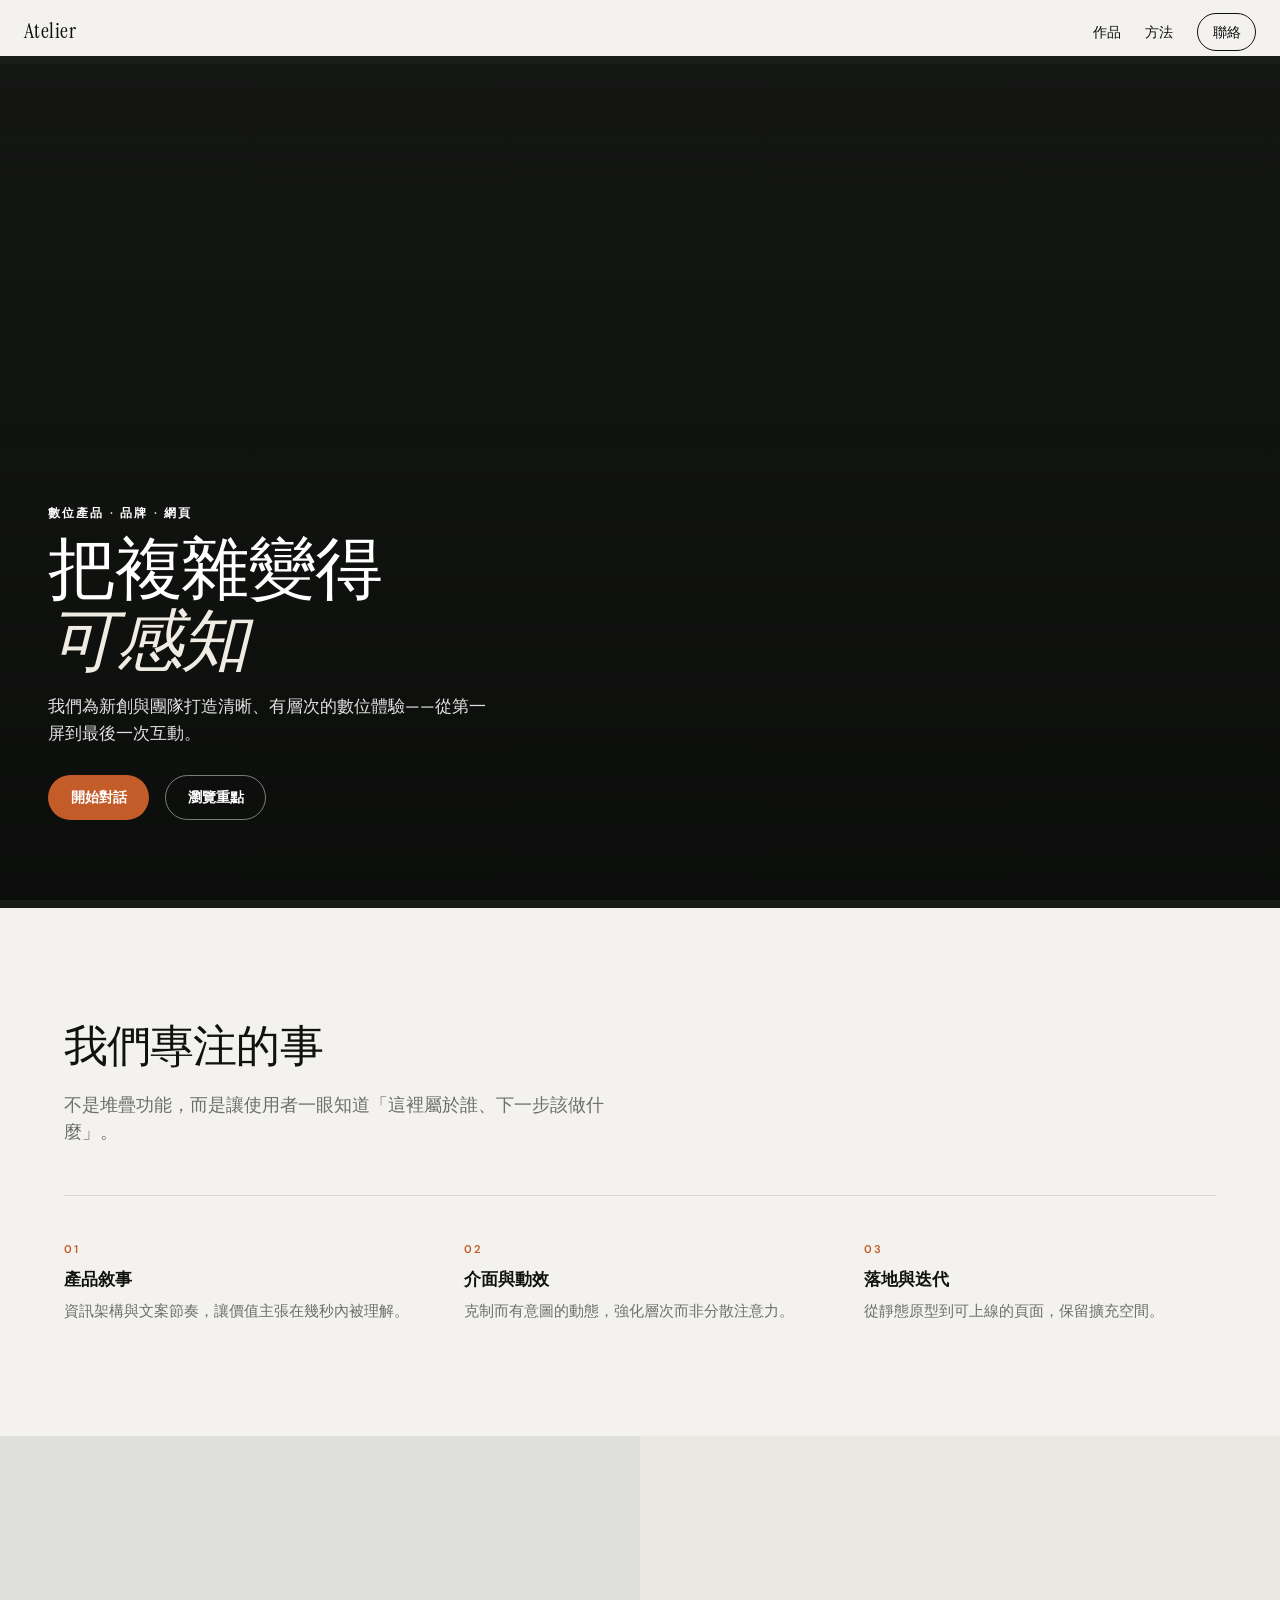
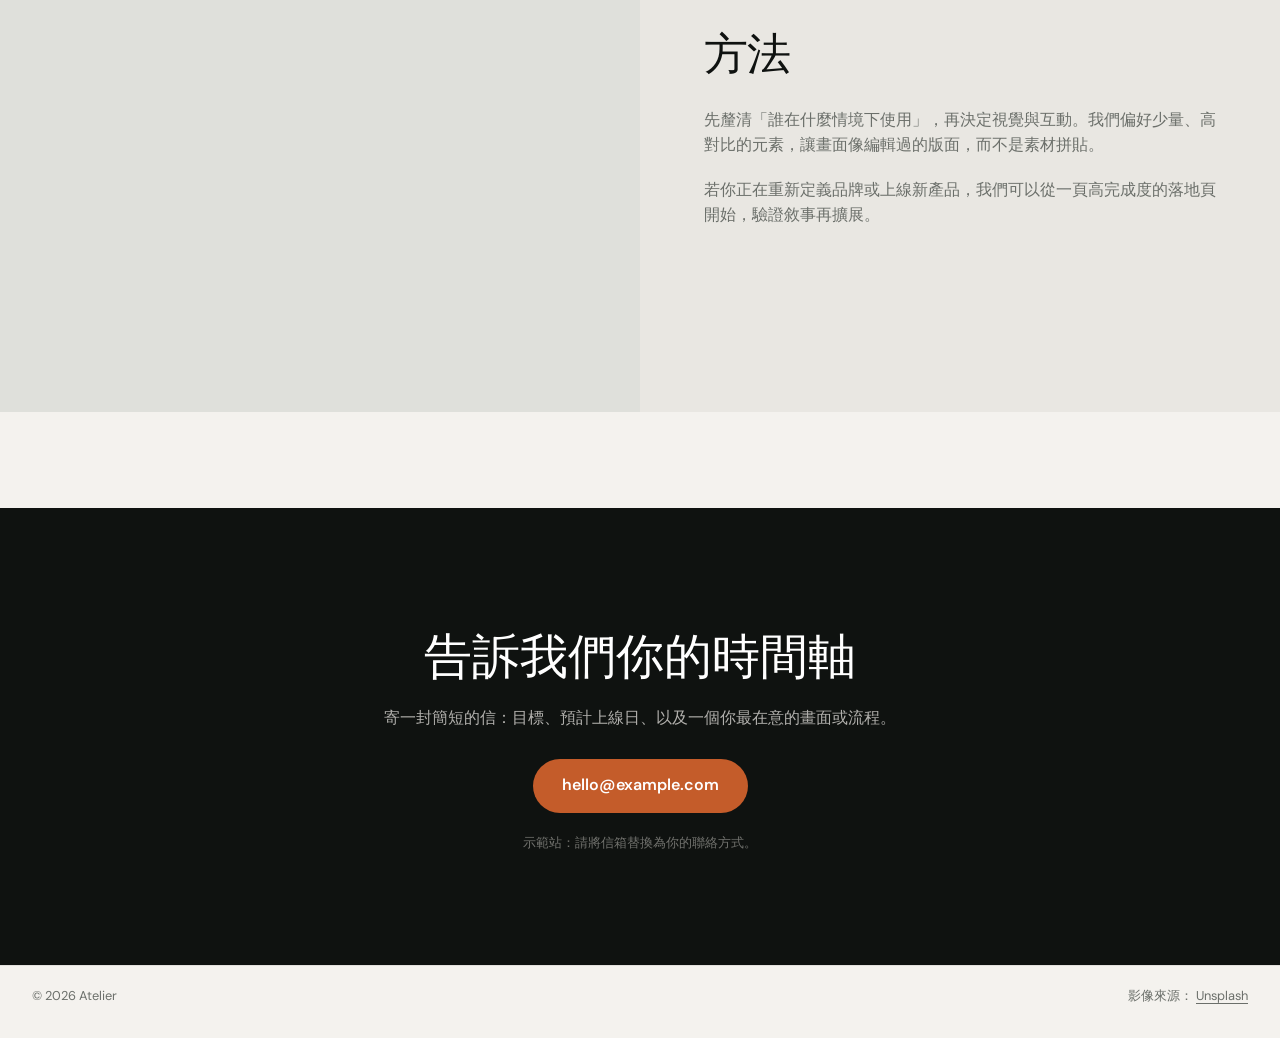
==== index.html @ 8ed7ac48 "Add Atelier single-page site for GitHub Pages Made-with: Cursor" ====
<!DOCTYPE html>
<html lang="zh-Hant">
  <head>
    <meta charset="utf-8" />
    <meta name="viewport" content="width=device-width, initial-scale=1" />
    <meta name="description" content="Atelier — 精緻數位體驗與品牌敘事" />
    <title>Atelier — 數位工作室</title>
    <link rel="preconnect" href="https://fonts.googleapis.com" />
    <link rel="preconnect" href="https://fonts.gstatic.com" crossorigin />
    <link
      href="https://fonts.googleapis.com/css2?family=DM+Sans:ital,opsz,wght@0,9..40,400;0,9..40,500;0,9..40,600;1,9..40,400&family=Instrument+Serif:ital@0;1&display=swap"
      rel="stylesheet"
    />
    <link rel="stylesheet" href="assets/styles.css" />
  </head>
  <body>
    <header class="site-header" id="top">
      <a class="brand" href="#top" aria-label="Atelier 首頁">Atelier</a>
      <nav class="nav" aria-label="主要導覽">
        <a href="#work">作品</a>
        <a href="#approach">方法</a>
        <a href="#contact" class="nav-cta">聯絡</a>
      </nav>
    </header>

    <main>
      <section class="hero" aria-labelledby="hero-title">
        <div class="hero-media" role="presentation"></div>
        <div class="hero-scrim" aria-hidden="true"></div>
        <div class="hero-inner">
          <p class="hero-eyebrow reveal" data-reveal>數位產品 · 品牌 · 網頁</p>
          <h1 id="hero-title" class="hero-title reveal" data-reveal>
            把複雜變得<br /><em>可感知</em>
          </h1>
          <p class="hero-lede reveal" data-reveal>
            我們為新創與團隊打造清晰、有層次的數位體驗——從第一屏到最後一次互動。
          </p>
          <div class="hero-actions reveal" data-reveal>
            <a class="btn btn-primary" href="#contact">開始對話</a>
            <a class="btn btn-ghost" href="#work">瀏覽重點</a>
          </div>
        </div>
      </section>

      <section class="support" id="work" aria-labelledby="support-title">
        <div class="section-inner">
          <h2 id="support-title" class="section-title reveal" data-reveal>我們專注的事</h2>
          <p class="section-lede reveal" data-reveal>
            不是堆疊功能，而是讓使用者一眼知道「這裡屬於誰、下一步該做什麼」。
          </p>
          <ul class="support-list">
            <li class="reveal" data-reveal>
              <span class="support-num">01</span>
              <h3>產品敘事</h3>
              <p>資訊架構與文案節奏，讓價值主張在幾秒內被理解。</p>
            </li>
            <li class="reveal" data-reveal>
              <span class="support-num">02</span>
              <h3>介面與動效</h3>
              <p>克制而有意圖的動態，強化層次而非分散注意力。</p>
            </li>
            <li class="reveal" data-reveal>
              <span class="support-num">03</span>
              <h3>落地與迭代</h3>
              <p>從靜態原型到可上線的頁面，保留擴充空間。</p>
            </li>
          </ul>
        </div>
      </section>

      <section class="detail" id="approach" aria-labelledby="detail-title">
        <div class="detail-grid">
          <div class="detail-visual reveal" data-reveal role="presentation"></div>
          <div class="detail-copy">
            <h2 id="detail-title" class="section-title reveal" data-reveal>方法</h2>
            <p class="reveal" data-reveal>
              先釐清「誰在什麼情境下使用」，再決定視覺與互動。我們偏好少量、高對比的元素，讓畫面像編輯過的版面，而不是素材拼貼。
            </p>
            <p class="reveal" data-reveal>
              若你正在重新定義品牌或上線新產品，我們可以從一頁高完成度的落地頁開始，驗證敘事再擴展。
            </p>
          </div>
        </div>
      </section>

      <section class="final-cta" id="contact" aria-labelledby="cta-title">
        <div class="section-inner cta-inner">
          <h2 id="cta-title" class="cta-title reveal" data-reveal>告訴我們你的時間軸</h2>
          <p class="cta-lede reveal" data-reveal>
            寄一封簡短的信：目標、預計上線日、以及一個你最在意的畫面或流程。
          </p>
          <a class="btn btn-primary btn-large reveal" data-reveal href="mailto:hello@example.com">hello@example.com</a>
          <p class="cta-note reveal" data-reveal>示範站：請將信箱替換為你的聯絡方式。</p>
        </div>
      </section>
    </main>

    <footer class="site-footer">
      <span>© <span id="year"></span> Atelier</span>
      <span class="footer-photo"
        >影像來源：
        <a href="https://unsplash.com" rel="noopener noreferrer" target="_blank">Unsplash</a></span
      >
    </footer>

    <script src="assets/main.js" defer></script>
  </body>
</html>
---- assets/styles.css ----
:root {
  --ink: #0f1210;
  --mist: #f4f2ee;
  --stone: #6b6f6a;
  --accent: #c45c2a;
  --accent-hover: #a84d24;
  --header-h: 4rem;
  --ease-out: cubic-bezier(0.22, 1, 0.36, 1);
  --font-sans: "DM Sans", system-ui, sans-serif;
  --font-serif: "Instrument Serif", Georgia, serif;
}

*,
*::before,
*::after {
  box-sizing: border-box;
}

html {
  scroll-behavior: smooth;
}

body {
  margin: 0;
  font-family: var(--font-sans);
  font-size: 1rem;
  line-height: 1.55;
  color: var(--ink);
  background: var(--mist);
  -webkit-font-smoothing: antialiased;
}

a {
  color: inherit;
  text-decoration-thickness: 1px;
  text-underline-offset: 0.2em;
}

a:hover {
  color: var(--accent);
}

.site-header {
  position: fixed;
  inset: 0 0 auto 0;
  z-index: 20;
  display: flex;
  align-items: center;
  justify-content: space-between;
  padding: 0 1.5rem;
  height: var(--header-h);
  color: #fff;
  mix-blend-mode: difference;
  transition: background 0.35s var(--ease-out), color 0.35s var(--ease-out),
    mix-blend-mode 0.35s var(--ease-out);
}

.site-header.is-solid {
  mix-blend-mode: normal;
  color: var(--ink);
  background: rgba(244, 242, 238, 0.92);
  backdrop-filter: blur(10px);
}

.brand {
  font-family: var(--font-serif);
  font-size: 1.35rem;
  letter-spacing: 0.02em;
  text-decoration: none;
}

.brand:hover {
  color: inherit;
  opacity: 0.85;
}

.nav {
  display: flex;
  gap: 1.5rem;
  align-items: center;
  font-size: 0.9rem;
  font-weight: 500;
}

.nav a {
  text-decoration: none;
}

.nav a:hover {
  text-decoration: underline;
}

.nav-cta {
  padding: 0.45rem 0.9rem;
  border: 1px solid currentColor;
  border-radius: 999px;
}

.nav-cta:hover {
  background: currentColor;
  color: var(--mist);
  text-decoration: none;
}

.site-header.is-solid .nav-cta:hover {
  background: var(--ink);
  color: var(--mist);
}

.hero {
  position: relative;
  min-height: calc(100svh - var(--header-h));
  margin-top: var(--header-h);
  display: grid;
  align-items: end;
  color: #fff;
  isolation: isolate;
}

.hero-media {
  position: absolute;
  inset: 0;
  z-index: 0;
  background-color: #1a1c19;
  background-image: url("https://images.unsplash.com/photo-1486718448742-163732cd1543?auto=format&fit=crop&w=2400&q=80");
  background-size: cover;
  background-position: center 40%;
  transform: scale(1.02);
  animation: hero-zoom 18s var(--ease-out) forwards;
}

@keyframes hero-zoom {
  from {
    transform: scale(1.06);
  }
  to {
    transform: scale(1.02);
  }
}

.hero-scrim {
  position: absolute;
  inset: 0;
  z-index: 1;
  background: linear-gradient(
    180deg,
    rgba(10, 12, 10, 0.35) 0%,
    rgba(10, 12, 10, 0.55) 45%,
    rgba(10, 12, 10, 0.88) 100%
  );
}

.hero-inner {
  position: relative;
  z-index: 2;
  width: 100%;
  max-width: 38rem;
  padding: clamp(2rem, 6vw, 4rem) clamp(1.5rem, 5vw, 3rem) clamp(3rem, 10vh, 5rem);
}

.hero-eyebrow {
  margin: 0 0 0.75rem;
  font-size: 0.75rem;
  font-weight: 600;
  letter-spacing: 0.18em;
  text-transform: uppercase;
  opacity: 0.85;
}

.hero-title {
  margin: 0 0 1rem;
  font-family: var(--font-serif);
  font-size: clamp(2.6rem, 7vw, 4.25rem);
  font-weight: 400;
  line-height: 1.05;
  letter-spacing: -0.02em;
}

.hero-title em {
  font-style: italic;
  color: #f0ebe3;
}

.hero-lede {
  margin: 0 0 1.75rem;
  max-width: 28rem;
  font-size: 1.05rem;
  line-height: 1.6;
  color: rgba(255, 255, 255, 0.88);
}

.hero-actions {
  display: flex;
  flex-wrap: wrap;
  gap: 0.75rem 1rem;
}

.btn {
  display: inline-flex;
  align-items: center;
  justify-content: center;
  padding: 0.65rem 1.35rem;
  font-family: var(--font-sans);
  font-size: 0.9rem;
  font-weight: 600;
  text-decoration: none;
  border-radius: 999px;
  border: 1px solid transparent;
  transition: transform 0.2s var(--ease-out), background 0.2s var(--ease-out),
    color 0.2s var(--ease-out), border-color 0.2s var(--ease-out);
}

.btn:hover {
  transform: translateY(-1px);
}

.btn-primary {
  background: var(--accent);
  color: #fff;
}

.btn-primary:hover {
  background: var(--accent-hover);
  color: #fff;
}

.btn-ghost {
  background: transparent;
  color: #fff;
  border-color: rgba(255, 255, 255, 0.45);
}

.btn-ghost:hover {
  border-color: #fff;
  color: #fff;
}

.btn-large {
  padding: 0.85rem 1.75rem;
  font-size: 1rem;
}

.support,
.final-cta {
  padding: clamp(4rem, 12vw, 7rem) 0;
}

.section-inner {
  width: min(72rem, 100% - 3rem);
  margin-inline: auto;
}

.section-title {
  margin: 0 0 0.75rem;
  font-family: var(--font-serif);
  font-size: clamp(2rem, 4vw, 2.75rem);
  font-weight: 400;
  letter-spacing: -0.02em;
}

.section-lede {
  margin: 0 0 3rem;
  max-width: 36rem;
  font-size: 1.1rem;
  color: var(--stone);
}

.support-list {
  list-style: none;
  margin: 0;
  padding: 0;
  display: grid;
  gap: 2.5rem;
  border-top: 1px solid rgba(15, 18, 16, 0.12);
  padding-top: 2.5rem;
}

@media (min-width: 768px) {
  .support-list {
    grid-template-columns: repeat(3, 1fr);
    gap: 2rem 3rem;
  }
}

.support-list h3 {
  margin: 0.35rem 0 0.5rem;
  font-size: 1.05rem;
  font-weight: 600;
}

.support-list p {
  margin: 0;
  color: var(--stone);
  font-size: 0.95rem;
}

.support-num {
  font-size: 0.7rem;
  font-weight: 600;
  letter-spacing: 0.14em;
  color: var(--accent);
}

.detail {
  padding: 0 0 clamp(4rem, 10vw, 6rem);
}

.detail-grid {
  display: grid;
  gap: 0;
}

@media (min-width: 900px) {
  .detail-grid {
    grid-template-columns: 1fr 1fr;
    min-height: min(70vh, 36rem);
  }
}

.detail-visual {
  min-height: 16rem;
  background-color: #dfe0db;
  background-image: url("https://images.unsplash.com/photo-1503387762-592deb58ef4e?auto=format&fit=crop&w=1600&q=80");
  background-size: cover;
  background-position: center;
}

.detail-copy {
  padding: clamp(2rem, 5vw, 4rem);
  display: flex;
  flex-direction: column;
  justify-content: center;
  gap: 1.25rem;
  background: #e9e7e2;
}

.detail-copy .section-title {
  margin: 0;
}

.detail-copy p {
  margin: 0;
  max-width: 32rem;
  color: var(--stone);
}

.final-cta {
  background: var(--ink);
  color: #e8e6e1;
}

.cta-inner {
  text-align: center;
  max-width: 40rem;
}

.cta-title {
  margin: 0 0 0.75rem;
  font-family: var(--font-serif);
  font-size: clamp(2rem, 4.5vw, 3rem);
  font-weight: 400;
  color: #fff;
}

.cta-lede {
  margin: 0 0 1.75rem;
  color: rgba(232, 230, 225, 0.75);
}

.final-cta .btn-primary {
  background: var(--accent);
}

.final-cta .btn-primary:hover {
  background: var(--accent-hover);
}

.cta-note {
  margin: 1.25rem 0 0;
  font-size: 0.8rem;
  color: rgba(232, 230, 225, 0.45);
}

.site-footer {
  display: flex;
  flex-wrap: wrap;
  gap: 0.5rem 1.5rem;
  justify-content: space-between;
  padding: 1.25rem clamp(1.5rem, 4vw, 2rem) 2rem;
  font-size: 0.8rem;
  color: var(--stone);
  border-top: 1px solid rgba(15, 18, 16, 0.08);
}

.footer-photo a {
  color: var(--stone);
}

/* Scroll reveal */
.reveal {
  opacity: 0;
  transform: translateY(1.25rem);
  transition: opacity 0.7s var(--ease-out), transform 0.7s var(--ease-out);
}

.reveal.is-visible {
  opacity: 1;
  transform: translateY(0);
}

.hero .reveal {
  transition-delay: calc(var(--i, 0) * 0.08s);
}

.hero .reveal:nth-child(1) {
  --i: 0;
}
.hero .reveal:nth-child(2) {
  --i: 1;
}
.hero .reveal:nth-child(3) {
  --i: 2;
}
.hero .reveal:nth-child(4) {
  --i: 3;
}
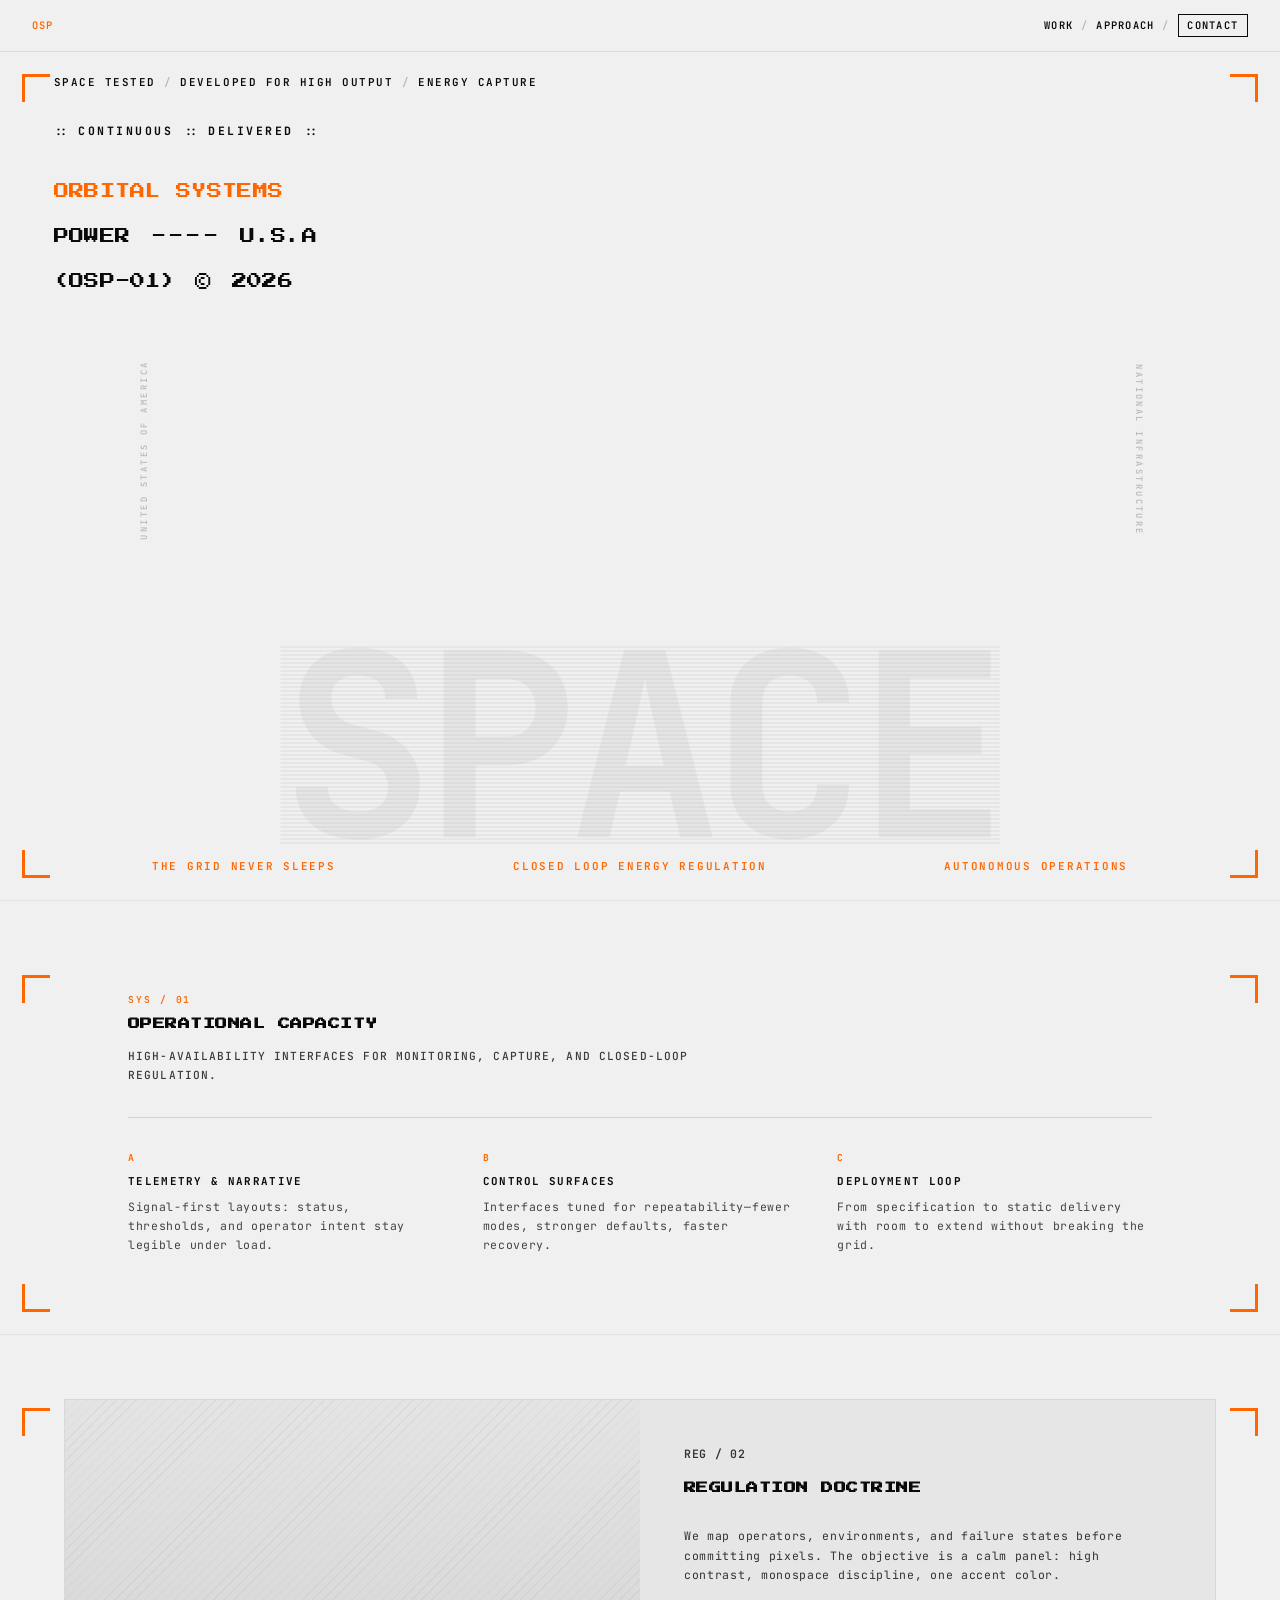
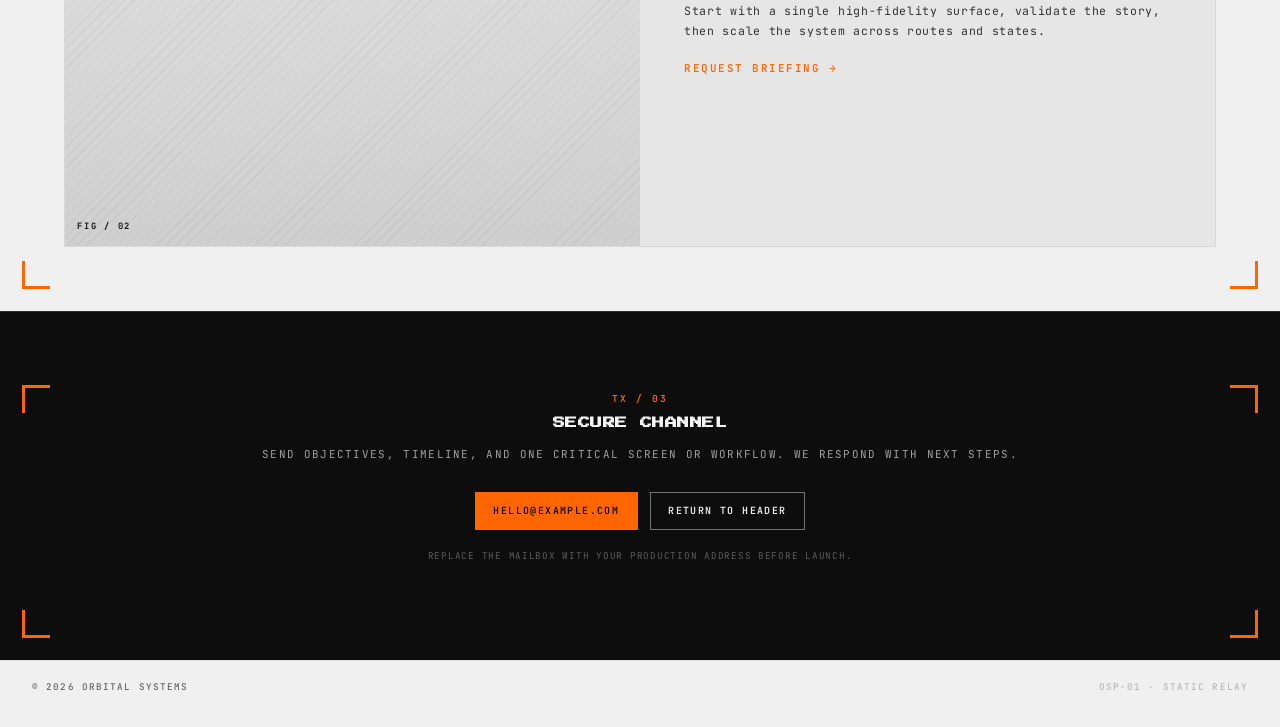
==== commit ad0d0511: "Redesign UI to industrial orbital spec: grid frame, pixel type, working nav. Made-with: Cursor" ====
--- a/index.html
+++ b/index.html
@@ -1,106 +1,165 @@
 <!DOCTYPE html>
-<html lang="zh-Hant">
+<html lang="en">
   <head>
     <meta charset="utf-8" />
     <meta name="viewport" content="width=device-width, initial-scale=1" />
-    <meta name="description" content="Atelier — 精緻數位體驗與品牌敘事" />
-    <title>Atelier — 數位工作室</title>
+    <meta
+      name="description"
+      content="Orbital Systems — Space tested. High output. Energy capture."
+    />
+    <title>Orbital Systems — OSP-01</title>
     <link rel="preconnect" href="https://fonts.googleapis.com" />
     <link rel="preconnect" href="https://fonts.gstatic.com" crossorigin />
     <link
-      href="https://fonts.googleapis.com/css2?family=DM+Sans:ital,opsz,wght@0,9..40,400;0,9..40,500;0,9..40,600;1,9..40,400&family=Instrument+Serif:ital@0;1&display=swap"
+      href="https://fonts.googleapis.com/css2?family=JetBrains+Mono:wght@400;500;600;700&family=Press+Start+2P&display=swap"
       rel="stylesheet"
     />
     <link rel="stylesheet" href="assets/styles.css" />
   </head>
   <body>
+    <a class="skip-link" href="#main-content">Skip to content</a>
+
     <header class="site-header" id="top">
-      <a class="brand" href="#top" aria-label="Atelier 首頁">Atelier</a>
-      <nav class="nav" aria-label="主要導覽">
-        <a href="#work">作品</a>
-        <a href="#approach">方法</a>
-        <a href="#contact" class="nav-cta">聯絡</a>
+      <a class="brand-mark" href="#top" aria-label="Orbital Systems home">OSP</a>
+      <nav class="nav-tech" aria-label="Primary">
+        <a href="#work">Work</a>
+        <span class="nav-sep" aria-hidden="true">/</span>
+        <a href="#approach">Approach</a>
+        <span class="nav-sep" aria-hidden="true">/</span>
+        <a href="#contact" class="nav-cta">Contact</a>
       </nav>
     </header>
 
-    <main>
-      <section class="hero" aria-labelledby="hero-title">
-        <div class="hero-media" role="presentation"></div>
-        <div class="hero-scrim" aria-hidden="true"></div>
-        <div class="hero-inner">
-          <p class="hero-eyebrow reveal" data-reveal>數位產品 · 品牌 · 網頁</p>
-          <h1 id="hero-title" class="hero-title reveal" data-reveal>
-            把複雜變得<br /><em>可感知</em>
-          </h1>
-          <p class="hero-lede reveal" data-reveal>
-            我們為新創與團隊打造清晰、有層次的數位體驗——從第一屏到最後一次互動。
+    <main id="main-content">
+      <section class="hero panel" aria-labelledby="line-orbital">
+        <span class="corner corner-tl" aria-hidden="true"></span>
+        <span class="corner corner-tr" aria-hidden="true"></span>
+        <span class="corner corner-bl" aria-hidden="true"></span>
+        <span class="corner corner-br" aria-hidden="true"></span>
+
+        <p class="rail rail-left" aria-hidden="true">United States of America</p>
+        <p class="rail rail-right" aria-hidden="true">National Infrastructure</p>
+
+        <div class="watermark" aria-hidden="true">SPACE</div>
+
+        <div class="hero-stack">
+          <p class="meta-row reveal" data-reveal>
+            <span>Space tested</span>
+            <span class="meta-slash" aria-hidden="true">/</span>
+            <span>Developed for high output</span>
+            <span class="meta-slash" aria-hidden="true">/</span>
+            <span>Energy capture</span>
           </p>
-          <div class="hero-actions reveal" data-reveal>
-            <a class="btn btn-primary" href="#contact">開始對話</a>
-            <a class="btn btn-ghost" href="#work">瀏覽重點</a>
+
+          <div class="sub-meta reveal" data-reveal>
+            <span class="sub-dots" aria-hidden="true">::</span>
+            <span class="sub-word">Continuous</span>
+            <span class="sub-dots" aria-hidden="true">::</span>
+            <span class="sub-word">Delivered</span>
+            <span class="sub-dots" aria-hidden="true">::</span>
           </div>
+
+          <div class="display-block">
+            <p id="line-orbital" class="display-line display-accent reveal" data-reveal>Orbital Systems</p>
+            <p class="display-line display-ink reveal" data-reveal>
+              Power <span class="display-gap" aria-hidden="true">----</span> U.S.A
+            </p>
+            <p class="display-line display-ink reveal" data-reveal>
+              (OSP-01) <span class="display-copy" aria-hidden="true">©</span>
+              <span id="year" class="display-year"></span>
+            </p>
+          </div>
+
+          <nav class="hero-footer-nav reveal" data-reveal aria-label="Section shortcuts">
+            <a href="#work">The grid never sleeps</a>
+            <a href="#approach">Closed loop energy regulation</a>
+            <a href="#contact">Autonomous operations</a>
+          </nav>
         </div>
       </section>
 
-      <section class="support" id="work" aria-labelledby="support-title">
+      <section class="support panel" id="work" aria-labelledby="support-title">
+        <span class="corner corner-tl" aria-hidden="true"></span>
+        <span class="corner corner-tr" aria-hidden="true"></span>
+        <span class="corner corner-bl" aria-hidden="true"></span>
+        <span class="corner corner-br" aria-hidden="true"></span>
+
         <div class="section-inner">
-          <h2 id="support-title" class="section-title reveal" data-reveal>我們專注的事</h2>
+          <p class="panel-label reveal" data-reveal>SYS / 01</p>
+          <h2 id="support-title" class="section-head reveal" data-reveal>Operational capacity</h2>
           <p class="section-lede reveal" data-reveal>
-            不是堆疊功能，而是讓使用者一眼知道「這裡屬於誰、下一步該做什麼」。
+            High-availability interfaces for monitoring, capture, and closed-loop regulation.
           </p>
-          <ul class="support-list">
+          <ul class="spec-grid">
             <li class="reveal" data-reveal>
-              <span class="support-num">01</span>
-              <h3>產品敘事</h3>
-              <p>資訊架構與文案節奏，讓價值主張在幾秒內被理解。</p>
+              <span class="spec-id">A</span>
+              <h3>Telemetry &amp; narrative</h3>
+              <p>Signal-first layouts: status, thresholds, and operator intent stay legible under load.</p>
             </li>
             <li class="reveal" data-reveal>
-              <span class="support-num">02</span>
-              <h3>介面與動效</h3>
-              <p>克制而有意圖的動態，強化層次而非分散注意力。</p>
+              <span class="spec-id">B</span>
+              <h3>Control surfaces</h3>
+              <p>Interfaces tuned for repeatability—fewer modes, stronger defaults, faster recovery.</p>
             </li>
             <li class="reveal" data-reveal>
-              <span class="support-num">03</span>
-              <h3>落地與迭代</h3>
-              <p>從靜態原型到可上線的頁面，保留擴充空間。</p>
+              <span class="spec-id">C</span>
+              <h3>Deployment loop</h3>
+              <p>From specification to static delivery with room to extend without breaking the grid.</p>
             </li>
           </ul>
         </div>
       </section>
 
-      <section class="detail" id="approach" aria-labelledby="detail-title">
-        <div class="detail-grid">
-          <div class="detail-visual reveal" data-reveal role="presentation"></div>
+      <section class="detail panel" id="approach" aria-labelledby="detail-title">
+        <span class="corner corner-tl" aria-hidden="true"></span>
+        <span class="corner corner-tr" aria-hidden="true"></span>
+        <span class="corner corner-bl" aria-hidden="true"></span>
+        <span class="corner corner-br" aria-hidden="true"></span>
+
+        <div class="detail-split">
+          <div class="detail-visual reveal" data-reveal role="presentation">
+            <span class="visual-tag">FIG / 02</span>
+          </div>
           <div class="detail-copy">
-            <h2 id="detail-title" class="section-title reveal" data-reveal>方法</h2>
+            <p class="panel-label reveal" data-reveal>REG / 02</p>
+            <h2 id="detail-title" class="section-head reveal" data-reveal>Regulation doctrine</h2>
             <p class="reveal" data-reveal>
-              先釐清「誰在什麼情境下使用」，再決定視覺與互動。我們偏好少量、高對比的元素，讓畫面像編輯過的版面，而不是素材拼貼。
+              We map operators, environments, and failure states before committing pixels. The objective is a
+              calm panel: high contrast, monospace discipline, one accent color.
             </p>
             <p class="reveal" data-reveal>
-              若你正在重新定義品牌或上線新產品，我們可以從一頁高完成度的落地頁開始，驗證敘事再擴展。
+              Start with a single high-fidelity surface, validate the story, then scale the system across
+              routes and states.
             </p>
+            <a class="text-link reveal" data-reveal href="#contact">Request briefing →</a>
           </div>
         </div>
       </section>
 
-      <section class="final-cta" id="contact" aria-labelledby="cta-title">
+      <section class="final-cta panel" id="contact" aria-labelledby="cta-title">
+        <span class="corner corner-tl" aria-hidden="true"></span>
+        <span class="corner corner-tr" aria-hidden="true"></span>
+        <span class="corner corner-bl" aria-hidden="true"></span>
+        <span class="corner corner-br" aria-hidden="true"></span>
+
         <div class="section-inner cta-inner">
-          <h2 id="cta-title" class="cta-title reveal" data-reveal>告訴我們你的時間軸</h2>
+          <p class="panel-label reveal" data-reveal>TX / 03</p>
+          <h2 id="cta-title" class="section-head section-head-light reveal" data-reveal>Secure channel</h2>
           <p class="cta-lede reveal" data-reveal>
-            寄一封簡短的信：目標、預計上線日、以及一個你最在意的畫面或流程。
+            Send objectives, timeline, and one critical screen or workflow. We respond with next steps.
           </p>
-          <a class="btn btn-primary btn-large reveal" data-reveal href="mailto:hello@example.com">hello@example.com</a>
-          <p class="cta-note reveal" data-reveal>示範站：請將信箱替換為你的聯絡方式。</p>
+          <div class="cta-actions reveal" data-reveal>
+            <a class="btn btn-primary" href="mailto:hello@example.com?subject=OSP%20briefing">hello@example.com</a>
+            <a class="btn btn-outline" href="#top">Return to header</a>
+          </div>
+          <p class="cta-note reveal" data-reveal>Replace the mailbox with your production address before launch.</p>
         </div>
       </section>
     </main>
 
     <footer class="site-footer">
-      <span>© <span id="year"></span> Atelier</span>
-      <span class="footer-photo"
-        >影像來源：
-        <a href="https://unsplash.com" rel="noopener noreferrer" target="_blank">Unsplash</a></span
-      >
+      <span>© <span id="year-footer"></span> Orbital Systems</span>
+      <span class="footer-meta">OSP-01 · Static relay</span>
     </footer>
 
     <script src="assets/main.js" defer></script>
--- a/assets/styles.css
+++ b/assets/styles.css
@@ -1,13 +1,17 @@
 :root {
-  --ink: #0f1210;
-  --mist: #f4f2ee;
-  --stone: #6b6f6a;
-  --accent: #c45c2a;
-  --accent-hover: #a84d24;
-  --header-h: 4rem;
+  --bg: #f0f0f0;
+  --ink: #0a0a0a;
+  --muted: #b8b8b8;
+  --accent: #ff6600;
+  --accent-dim: #e65c00;
+  --panel-dark: #0d0d0d;
+  --header-h: 3.25rem;
   --ease-out: cubic-bezier(0.22, 1, 0.36, 1);
-  --font-sans: "DM Sans", system-ui, sans-serif;
-  --font-serif: "Instrument Serif", Georgia, serif;
+  --font-mono: "JetBrains Mono", ui-monospace, monospace;
+  --font-pixel: "Press Start 2P", ui-monospace, monospace;
+  --frame-inset: clamp(0.75rem, 2.5vw, 1.35rem);
+  --corner-len: clamp(18px, 3.5vw, 28px);
+  --corner-thick: 3px;
 }
 
 *,
@@ -22,192 +26,573 @@
 
 body {
   margin: 0;
-  font-family: var(--font-sans);
-  font-size: 1rem;
-  line-height: 1.55;
-  color: var(--ink);
-  background: var(--mist);
+  font-family: var(--font-mono);
+  font-size: 0.875rem;
+  line-height: 1.5;
+  color: var(--ink);
+  background: var(--bg);
   -webkit-font-smoothing: antialiased;
+}
+
+.skip-link {
+  position: absolute;
+  left: -9999px;
+  top: 0;
+  z-index: 100;
+  padding: 0.5rem 1rem;
+  background: var(--accent);
+  color: #fff;
+  font-weight: 600;
+  text-transform: uppercase;
+  letter-spacing: 0.08em;
+  font-size: 0.7rem;
+}
+
+.skip-link:focus {
+  left: 0.5rem;
+  top: 0.5rem;
+  outline: 2px solid var(--ink);
 }
 
 a {
   color: inherit;
-  text-decoration-thickness: 1px;
-  text-underline-offset: 0.2em;
-}
-
-a:hover {
-  color: var(--accent);
-}
-
+}
+
+/* —— Fixed header —— */
 .site-header {
   position: fixed;
   inset: 0 0 auto 0;
-  z-index: 20;
+  z-index: 50;
   display: flex;
   align-items: center;
   justify-content: space-between;
-  padding: 0 1.5rem;
   height: var(--header-h);
-  color: #fff;
-  mix-blend-mode: difference;
-  transition: background 0.35s var(--ease-out), color 0.35s var(--ease-out),
-    mix-blend-mode 0.35s var(--ease-out);
-}
-
-.site-header.is-solid {
-  mix-blend-mode: normal;
-  color: var(--ink);
-  background: rgba(244, 242, 238, 0.92);
-  backdrop-filter: blur(10px);
-}
-
-.brand {
-  font-family: var(--font-serif);
-  font-size: 1.35rem;
-  letter-spacing: 0.02em;
+  padding: 0 clamp(1rem, 4vw, 2rem);
+  background: rgba(240, 240, 240, 0.94);
+  border-bottom: 1px solid rgba(0, 0, 0, 0.08);
+  text-transform: uppercase;
+  font-size: 0.65rem;
+  font-weight: 600;
+  letter-spacing: 0.12em;
+  transition: border-color 0.25s var(--ease-out), box-shadow 0.25s var(--ease-out);
+}
+
+.site-header.is-scrolled {
+  border-bottom-color: rgba(255, 102, 0, 0.35);
+  box-shadow: 0 8px 24px rgba(0, 0, 0, 0.04);
+}
+
+.brand-mark {
   text-decoration: none;
-}
-
-.brand:hover {
-  color: inherit;
-  opacity: 0.85;
-}
-
-.nav {
-  display: flex;
-  gap: 1.5rem;
+  color: var(--accent);
+}
+
+.brand-mark:hover {
+  color: var(--ink);
+}
+
+.nav-tech {
+  display: flex;
+  flex-wrap: wrap;
   align-items: center;
-  font-size: 0.9rem;
+  gap: 0.35rem 0.5rem;
+}
+
+.nav-tech a {
+  text-decoration: none;
+  color: var(--ink);
+}
+
+.nav-tech a:hover,
+.nav-tech a:focus-visible {
+  color: var(--accent);
+  outline: none;
+}
+
+.nav-sep {
+  color: var(--muted);
+  user-select: none;
+}
+
+.nav-cta {
+  padding: 0.2rem 0.55rem;
+  border: 1px solid var(--ink);
+}
+
+.nav-cta:hover {
+  background: var(--ink);
+  color: var(--bg);
+}
+
+/* —— Panels + corners —— */
+.panel {
+  position: relative;
+  padding: calc(var(--header-h) + var(--frame-inset)) var(--frame-inset) var(--frame-inset);
+  min-height: 0;
+}
+
+.hero.panel {
+  min-height: 100svh;
+  display: flex;
+  align-items: stretch;
+  justify-content: center;
+  overflow: hidden;
+}
+
+.corner {
+  position: absolute;
+  width: var(--corner-len);
+  height: var(--corner-len);
+  pointer-events: none;
+  z-index: 5;
+}
+
+.corner-tl {
+  top: calc(var(--header-h) + var(--frame-inset));
+  left: var(--frame-inset);
+  border-top: var(--corner-thick) solid var(--accent);
+  border-left: var(--corner-thick) solid var(--accent);
+}
+
+.corner-tr {
+  top: calc(var(--header-h) + var(--frame-inset));
+  right: var(--frame-inset);
+  border-top: var(--corner-thick) solid var(--accent);
+  border-right: var(--corner-thick) solid var(--accent);
+}
+
+.corner-bl {
+  bottom: var(--frame-inset);
+  left: var(--frame-inset);
+  border-bottom: var(--corner-thick) solid var(--accent);
+  border-left: var(--corner-thick) solid var(--accent);
+}
+
+.corner-br {
+  bottom: var(--frame-inset);
+  right: var(--frame-inset);
+  border-bottom: var(--corner-thick) solid var(--accent);
+  border-right: var(--corner-thick) solid var(--accent);
+}
+
+/* —— Vertical rails —— */
+.rail {
+  position: absolute;
+  z-index: 2;
+  margin: 0;
+  text-transform: uppercase;
+  font-size: 0.55rem;
   font-weight: 500;
-}
-
-.nav a {
-  text-decoration: none;
-}
-
-.nav a:hover {
-  text-decoration: underline;
-}
-
-.nav-cta {
-  padding: 0.45rem 0.9rem;
-  border: 1px solid currentColor;
-  border-radius: 999px;
-}
-
-.nav-cta:hover {
-  background: currentColor;
-  color: var(--mist);
-  text-decoration: none;
-}
-
-.site-header.is-solid .nav-cta:hover {
-  background: var(--ink);
-  color: var(--mist);
-}
-
-.hero {
-  position: relative;
-  min-height: calc(100svh - var(--header-h));
-  margin-top: var(--header-h);
-  display: grid;
-  align-items: end;
-  color: #fff;
-  isolation: isolate;
-}
-
-.hero-media {
+  letter-spacing: 0.28em;
+  color: var(--muted);
+  white-space: nowrap;
+  user-select: none;
+}
+
+.rail-left {
+  left: calc(var(--frame-inset) + var(--corner-len) + 0.35rem);
+  top: 50%;
+  transform: translateY(-50%) rotate(-90deg);
+  transform-origin: center center;
+}
+
+.rail-right {
+  right: calc(var(--frame-inset) + var(--corner-len) + 0.35rem);
+  top: 50%;
+  transform: translateY(-50%) rotate(90deg);
+  transform-origin: center center;
+}
+
+@media (max-width: 720px) {
+  .rail {
+    display: none;
+  }
+}
+
+/* —— SPACE watermark —— */
+.watermark {
+  position: absolute;
+  left: 50%;
+  bottom: 6%;
+  transform: translateX(-50%);
+  z-index: 0;
+  font-family: var(--font-mono);
+  font-weight: 700;
+  font-size: clamp(4.5rem, 28vw, 16rem);
+  line-height: 0.78;
+  letter-spacing: -0.04em;
+  text-transform: uppercase;
+  color: rgba(0, 0, 0, 0.045);
+  pointer-events: none;
+  white-space: nowrap;
+}
+
+/* Striped / technical fill on watermark */
+.watermark::after {
+  content: "";
   position: absolute;
   inset: 0;
-  z-index: 0;
-  background-color: #1a1c19;
-  background-image: url("https://images.unsplash.com/photo-1486718448742-163732cd1543?auto=format&fit=crop&w=2400&q=80");
-  background-size: cover;
-  background-position: center 40%;
-  transform: scale(1.02);
-  animation: hero-zoom 18s var(--ease-out) forwards;
-}
-
-@keyframes hero-zoom {
-  from {
-    transform: scale(1.06);
+  background: repeating-linear-gradient(
+    0deg,
+    transparent,
+    transparent 2px,
+    rgba(0, 0, 0, 0.04) 2px,
+    rgba(0, 0, 0, 0.04) 4px
+  );
+  mix-blend-mode: multiply;
+  pointer-events: none;
+}
+
+/* —— Hero stack —— */
+.hero-stack {
+  position: relative;
+  z-index: 3;
+  width: min(56rem, 100%);
+  margin-inline: auto;
+  display: flex;
+  flex-direction: column;
+  justify-content: center;
+  gap: clamp(1.25rem, 3vw, 2rem);
+  padding-inline: clamp(0.5rem, 3vw, 2rem);
+  flex: 1;
+}
+
+.meta-row {
+  display: flex;
+  flex-wrap: wrap;
+  align-items: center;
+  gap: 0.35rem 0.5rem;
+  margin: 0;
+  text-transform: uppercase;
+  font-size: clamp(0.55rem, 1.5vw, 0.68rem);
+  font-weight: 600;
+  letter-spacing: 0.14em;
+  color: var(--ink);
+}
+
+.meta-slash {
+  color: var(--muted);
+}
+
+.sub-meta {
+  display: flex;
+  flex-wrap: wrap;
+  align-items: center;
+  gap: 0.4rem 0.65rem;
+  text-transform: uppercase;
+  font-size: clamp(0.58rem, 1.6vw, 0.72rem);
+  font-weight: 700;
+  letter-spacing: 0.18em;
+}
+
+.sub-dots {
+  font-weight: 700;
+  line-height: 1;
+  letter-spacing: 0;
+}
+
+.sub-word {
+  letter-spacing: 0.22em;
+}
+
+.display-block {
+  display: flex;
+  flex-direction: column;
+  gap: clamp(0.85rem, 2vw, 1.25rem);
+  margin-top: 0.5rem;
+}
+
+.display-line {
+  margin: 0;
+  font-family: var(--font-pixel);
+  font-size: clamp(0.45rem, 2.1vw, 0.95rem);
+  line-height: 1.65;
+  text-transform: uppercase;
+  letter-spacing: 0.02em;
+}
+
+.display-accent {
+  color: var(--accent);
+}
+
+.display-ink {
+  color: var(--ink);
+}
+
+.display-gap {
+  display: inline-block;
+  margin: 0 0.35em;
+  letter-spacing: 0.15em;
+  font-family: var(--font-pixel);
+}
+
+.display-copy {
+  margin: 0 0.25em;
+}
+
+.display-year {
+  margin-left: 0.15em;
+}
+
+/* Hero footer triple nav */
+.hero-footer-nav {
+  display: grid;
+  grid-template-columns: 1fr;
+  gap: 0.5rem;
+  margin-top: auto;
+  padding-top: clamp(1.5rem, 4vh, 2.5rem);
+  padding-bottom: 0.25rem;
+  text-transform: uppercase;
+  font-size: clamp(0.55rem, 1.45vw, 0.68rem);
+  font-weight: 600;
+  letter-spacing: 0.16em;
+}
+
+@media (min-width: 768px) {
+  .hero-footer-nav {
+    grid-template-columns: repeat(3, 1fr);
+    gap: 1rem;
+    text-align: center;
   }
-  to {
-    transform: scale(1.02);
-  }
-}
-
-.hero-scrim {
-  position: absolute;
-  inset: 0;
-  z-index: 1;
-  background: linear-gradient(
-    180deg,
-    rgba(10, 12, 10, 0.35) 0%,
-    rgba(10, 12, 10, 0.55) 45%,
-    rgba(10, 12, 10, 0.88) 100%
-  );
-}
-
-.hero-inner {
+}
+
+.hero-footer-nav a {
+  color: var(--accent);
+  text-decoration: none;
+}
+
+.hero-footer-nav a:hover,
+.hero-footer-nav a:focus-visible {
+  color: var(--ink);
+  text-decoration: underline;
+  text-underline-offset: 0.25em;
+  outline: none;
+}
+
+/* —— Support section —— */
+.support.panel {
+  padding-top: calc(var(--header-h) + 2.5rem);
+  padding-bottom: clamp(3rem, 8vw, 5rem);
+  border-top: 1px solid rgba(0, 0, 0, 0.06);
+}
+
+.section-inner {
   position: relative;
   z-index: 2;
-  width: 100%;
-  max-width: 38rem;
-  padding: clamp(2rem, 6vw, 4rem) clamp(1.5rem, 5vw, 3rem) clamp(3rem, 10vh, 5rem);
-}
-
-.hero-eyebrow {
+  width: min(64rem, 100% - 2rem);
+  margin-inline: auto;
+}
+
+.panel-label {
+  margin: 0 0 0.5rem;
+  text-transform: uppercase;
+  font-size: 0.6rem;
+  font-weight: 600;
+  letter-spacing: 0.2em;
+  color: var(--accent);
+}
+
+.section-head {
   margin: 0 0 0.75rem;
-  font-size: 0.75rem;
-  font-weight: 600;
-  letter-spacing: 0.18em;
-  text-transform: uppercase;
-  opacity: 0.85;
-}
-
-.hero-title {
-  margin: 0 0 1rem;
-  font-family: var(--font-serif);
-  font-size: clamp(2.6rem, 7vw, 4.25rem);
+  font-family: var(--font-pixel);
+  font-size: clamp(0.5rem, 1.8vw, 0.75rem);
+  line-height: 1.6;
+  text-transform: uppercase;
+  letter-spacing: 0.04em;
+}
+
+.section-head-light {
+  color: #f5f5f5;
+}
+
+.section-lede {
+  margin: 0 0 2rem;
+  max-width: 40rem;
+  text-transform: uppercase;
+  font-size: 0.7rem;
+  font-weight: 500;
+  letter-spacing: 0.1em;
+  line-height: 1.7;
+  color: #3a3a3a;
+}
+
+.spec-grid {
+  list-style: none;
+  margin: 0;
+  padding: 1.75rem 0 0;
+  border-top: 1px solid rgba(0, 0, 0, 0.12);
+  display: grid;
+  gap: 2rem;
+}
+
+@media (min-width: 768px) {
+  .spec-grid {
+    grid-template-columns: repeat(3, 1fr);
+    gap: 2rem 2.5rem;
+  }
+}
+
+.spec-grid h3 {
+  margin: 0.4rem 0 0.45rem;
+  text-transform: uppercase;
+  font-size: 0.68rem;
+  font-weight: 700;
+  letter-spacing: 0.12em;
+}
+
+.spec-grid p {
+  margin: 0;
+  font-size: 0.72rem;
   font-weight: 400;
-  line-height: 1.05;
-  letter-spacing: -0.02em;
-}
-
-.hero-title em {
-  font-style: italic;
-  color: #f0ebe3;
-}
-
-.hero-lede {
+  letter-spacing: 0.06em;
+  line-height: 1.65;
+  color: #444;
+}
+
+.spec-id {
+  display: inline-block;
+  font-size: 0.6rem;
+  font-weight: 700;
+  letter-spacing: 0.2em;
+  color: var(--accent);
+}
+
+/* —— Detail —— */
+.detail.panel {
+  padding-top: clamp(2.5rem, 6vw, 4rem);
+  padding-bottom: clamp(2.5rem, 6vw, 4rem);
+  border-top: 1px solid rgba(0, 0, 0, 0.06);
+}
+
+.detail-split {
+  position: relative;
+  z-index: 2;
+  display: grid;
+  gap: 0;
+  width: min(72rem, 100% - 2rem);
+  margin-inline: auto;
+  border: 1px solid rgba(0, 0, 0, 0.1);
+}
+
+@media (min-width: 900px) {
+  .detail-split {
+    grid-template-columns: 1fr 1fr;
+    min-height: min(52vh, 28rem);
+  }
+}
+
+.detail-visual {
+  position: relative;
+  min-height: 14rem;
+  background-color: #d8d8d8;
+  background-image: repeating-linear-gradient(
+      -45deg,
+      transparent,
+      transparent 6px,
+      rgba(0, 0, 0, 0.04) 6px,
+      rgba(0, 0, 0, 0.04) 7px
+    ),
+    linear-gradient(180deg, #e4e4e4 0%, #cfcfcf 100%);
+}
+
+.visual-tag {
+  position: absolute;
+  bottom: 0.75rem;
+  left: 0.75rem;
+  text-transform: uppercase;
+  font-size: 0.55rem;
+  font-weight: 600;
+  letter-spacing: 0.2em;
+  color: var(--ink);
+}
+
+.detail-copy {
+  padding: clamp(1.5rem, 4vw, 2.75rem);
+  background: #e6e6e6;
+  display: flex;
+  flex-direction: column;
+  gap: 1rem;
+}
+
+.detail-copy p {
+  margin: 0;
+  max-width: 36rem;
+  font-size: 0.72rem;
+  letter-spacing: 0.06em;
+  line-height: 1.7;
+  color: #333;
+}
+
+.text-link {
+  margin-top: 0.25rem;
+  font-size: 0.68rem;
+  font-weight: 600;
+  letter-spacing: 0.14em;
+  text-transform: uppercase;
+  text-decoration: none;
+  color: var(--accent);
+}
+
+.text-link:hover {
+  color: var(--ink);
+  text-decoration: underline;
+  text-underline-offset: 0.25em;
+}
+
+/* —— CTA —— */
+.final-cta.panel {
+  padding-top: clamp(3rem, 8vw, 5rem);
+  padding-bottom: clamp(3rem, 10vw, 6rem);
+  background: var(--panel-dark);
+  color: #d0d0d0;
+  border-top: 1px solid rgba(255, 102, 0, 0.25);
+}
+
+.final-cta .corner-tl,
+.final-cta .corner-tr,
+.final-cta .corner-bl,
+.final-cta .corner-br {
+  border-color: var(--accent);
+}
+
+.final-cta .panel-label {
+  color: var(--accent);
+}
+
+.cta-inner {
+  text-align: center;
+}
+
+.cta-lede {
   margin: 0 0 1.75rem;
-  max-width: 28rem;
-  font-size: 1.05rem;
-  line-height: 1.6;
-  color: rgba(255, 255, 255, 0.88);
-}
-
-.hero-actions {
+  text-transform: uppercase;
+  font-size: 0.68rem;
+  letter-spacing: 0.12em;
+  line-height: 1.75;
+  color: rgba(240, 240, 240, 0.65);
+}
+
+.cta-actions {
   display: flex;
   flex-wrap: wrap;
-  gap: 0.75rem 1rem;
+  gap: 0.75rem;
+  justify-content: center;
 }
 
 .btn {
   display: inline-flex;
   align-items: center;
   justify-content: center;
-  padding: 0.65rem 1.35rem;
-  font-family: var(--font-sans);
-  font-size: 0.9rem;
-  font-weight: 600;
+  padding: 0.65rem 1.1rem;
+  font-family: var(--font-mono);
+  font-size: 0.62rem;
+  font-weight: 600;
+  letter-spacing: 0.14em;
+  text-transform: uppercase;
   text-decoration: none;
-  border-radius: 999px;
   border: 1px solid transparent;
-  transition: transform 0.2s var(--ease-out), background 0.2s var(--ease-out),
-    color 0.2s var(--ease-out), border-color 0.2s var(--ease-out);
+  transition: background 0.2s var(--ease-out), color 0.2s var(--ease-out), border-color 0.2s var(--ease-out),
+    transform 0.2s var(--ease-out);
 }
 
 .btn:hover {
@@ -216,191 +601,60 @@
 
 .btn-primary {
   background: var(--accent);
-  color: #fff;
+  color: #0a0a0a;
+  border-color: var(--accent);
 }
 
 .btn-primary:hover {
-  background: var(--accent-hover);
-  color: #fff;
-}
-
-.btn-ghost {
+  background: var(--accent-dim);
+  border-color: var(--accent-dim);
+  color: #0a0a0a;
+}
+
+.btn-outline {
   background: transparent;
-  color: #fff;
-  border-color: rgba(255, 255, 255, 0.45);
-}
-
-.btn-ghost:hover {
-  border-color: #fff;
-  color: #fff;
-}
-
-.btn-large {
-  padding: 0.85rem 1.75rem;
-  font-size: 1rem;
-}
-
-.support,
-.final-cta {
-  padding: clamp(4rem, 12vw, 7rem) 0;
-}
-
-.section-inner {
-  width: min(72rem, 100% - 3rem);
-  margin-inline: auto;
-}
-
-.section-title {
-  margin: 0 0 0.75rem;
-  font-family: var(--font-serif);
-  font-size: clamp(2rem, 4vw, 2.75rem);
-  font-weight: 400;
-  letter-spacing: -0.02em;
-}
-
-.section-lede {
-  margin: 0 0 3rem;
-  max-width: 36rem;
-  font-size: 1.1rem;
-  color: var(--stone);
-}
-
-.support-list {
-  list-style: none;
-  margin: 0;
-  padding: 0;
-  display: grid;
-  gap: 2.5rem;
-  border-top: 1px solid rgba(15, 18, 16, 0.12);
-  padding-top: 2.5rem;
-}
-
-@media (min-width: 768px) {
-  .support-list {
-    grid-template-columns: repeat(3, 1fr);
-    gap: 2rem 3rem;
-  }
-}
-
-.support-list h3 {
-  margin: 0.35rem 0 0.5rem;
-  font-size: 1.05rem;
-  font-weight: 600;
-}
-
-.support-list p {
-  margin: 0;
-  color: var(--stone);
-  font-size: 0.95rem;
-}
-
-.support-num {
-  font-size: 0.7rem;
-  font-weight: 600;
-  letter-spacing: 0.14em;
-  color: var(--accent);
-}
-
-.detail {
-  padding: 0 0 clamp(4rem, 10vw, 6rem);
-}
-
-.detail-grid {
-  display: grid;
-  gap: 0;
-}
-
-@media (min-width: 900px) {
-  .detail-grid {
-    grid-template-columns: 1fr 1fr;
-    min-height: min(70vh, 36rem);
-  }
-}
-
-.detail-visual {
-  min-height: 16rem;
-  background-color: #dfe0db;
-  background-image: url("https://images.unsplash.com/photo-1503387762-592deb58ef4e?auto=format&fit=crop&w=1600&q=80");
-  background-size: cover;
-  background-position: center;
-}
-
-.detail-copy {
-  padding: clamp(2rem, 5vw, 4rem);
-  display: flex;
-  flex-direction: column;
-  justify-content: center;
-  gap: 1.25rem;
-  background: #e9e7e2;
-}
-
-.detail-copy .section-title {
-  margin: 0;
-}
-
-.detail-copy p {
-  margin: 0;
-  max-width: 32rem;
-  color: var(--stone);
-}
-
-.final-cta {
-  background: var(--ink);
-  color: #e8e6e1;
-}
-
-.cta-inner {
-  text-align: center;
-  max-width: 40rem;
-}
-
-.cta-title {
-  margin: 0 0 0.75rem;
-  font-family: var(--font-serif);
-  font-size: clamp(2rem, 4.5vw, 3rem);
-  font-weight: 400;
-  color: #fff;
-}
-
-.cta-lede {
-  margin: 0 0 1.75rem;
-  color: rgba(232, 230, 225, 0.75);
-}
-
-.final-cta .btn-primary {
-  background: var(--accent);
-}
-
-.final-cta .btn-primary:hover {
-  background: var(--accent-hover);
+  color: #f0f0f0;
+  border-color: rgba(240, 240, 240, 0.45);
+}
+
+.btn-outline:hover {
+  border-color: var(--accent);
+  color: var(--accent);
 }
 
 .cta-note {
   margin: 1.25rem 0 0;
-  font-size: 0.8rem;
-  color: rgba(232, 230, 225, 0.45);
-}
-
+  font-size: 0.58rem;
+  letter-spacing: 0.08em;
+  text-transform: uppercase;
+  color: rgba(240, 240, 240, 0.35);
+}
+
+/* —— Site footer —— */
 .site-footer {
   display: flex;
   flex-wrap: wrap;
   gap: 0.5rem 1.5rem;
   justify-content: space-between;
-  padding: 1.25rem clamp(1.5rem, 4vw, 2rem) 2rem;
-  font-size: 0.8rem;
-  color: var(--stone);
-  border-top: 1px solid rgba(15, 18, 16, 0.08);
-}
-
-.footer-photo a {
-  color: var(--stone);
-}
-
-/* Scroll reveal */
+  align-items: center;
+  padding: 1.25rem clamp(1rem, 4vw, 2rem) 2rem;
+  font-size: 0.58rem;
+  font-weight: 500;
+  letter-spacing: 0.12em;
+  text-transform: uppercase;
+  color: #666;
+  border-top: 1px solid rgba(0, 0, 0, 0.08);
+}
+
+.footer-meta {
+  color: var(--muted);
+}
+
+/* —— Scroll reveal —— */
 .reveal {
   opacity: 0;
-  transform: translateY(1.25rem);
-  transition: opacity 0.7s var(--ease-out), transform 0.7s var(--ease-out);
+  transform: translateY(0.75rem);
+  transition: opacity 0.55s var(--ease-out), transform 0.55s var(--ease-out);
 }
 
 .reveal.is-visible {
@@ -409,18 +663,24 @@
 }
 
 .hero .reveal {
-  transition-delay: calc(var(--i, 0) * 0.08s);
-}
-
-.hero .reveal:nth-child(1) {
+  transition-delay: calc(var(--i, 0) * 0.07s);
+}
+
+.hero-stack > .meta-row {
   --i: 0;
 }
-.hero .reveal:nth-child(2) {
+.hero-stack > .sub-meta {
   --i: 1;
 }
-.hero .reveal:nth-child(3) {
+.hero-stack .display-block .reveal:nth-child(1) {
   --i: 2;
 }
-.hero .reveal:nth-child(4) {
+.hero-stack .display-block .reveal:nth-child(2) {
   --i: 3;
 }
+.hero-stack .display-block .reveal:nth-child(3) {
+  --i: 4;
+}
+.hero-stack > .hero-footer-nav {
+  --i: 5;
+}
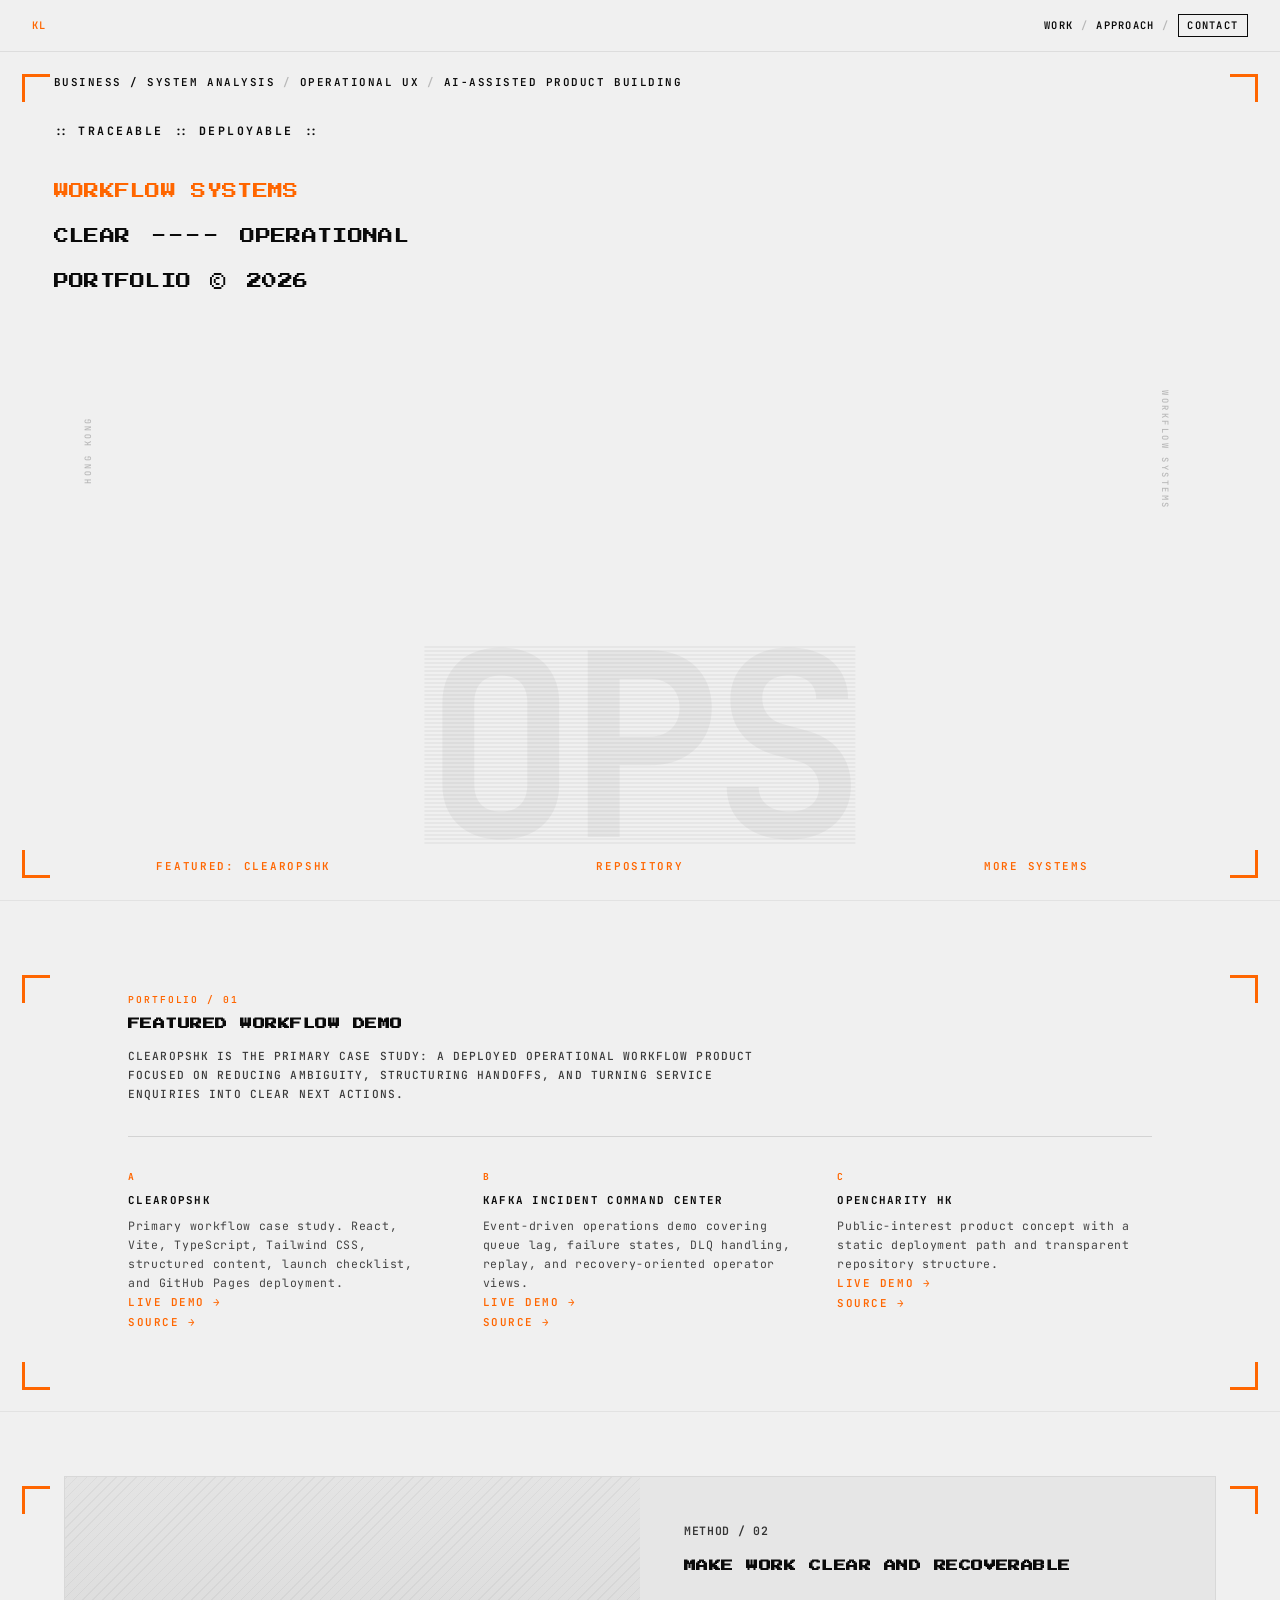
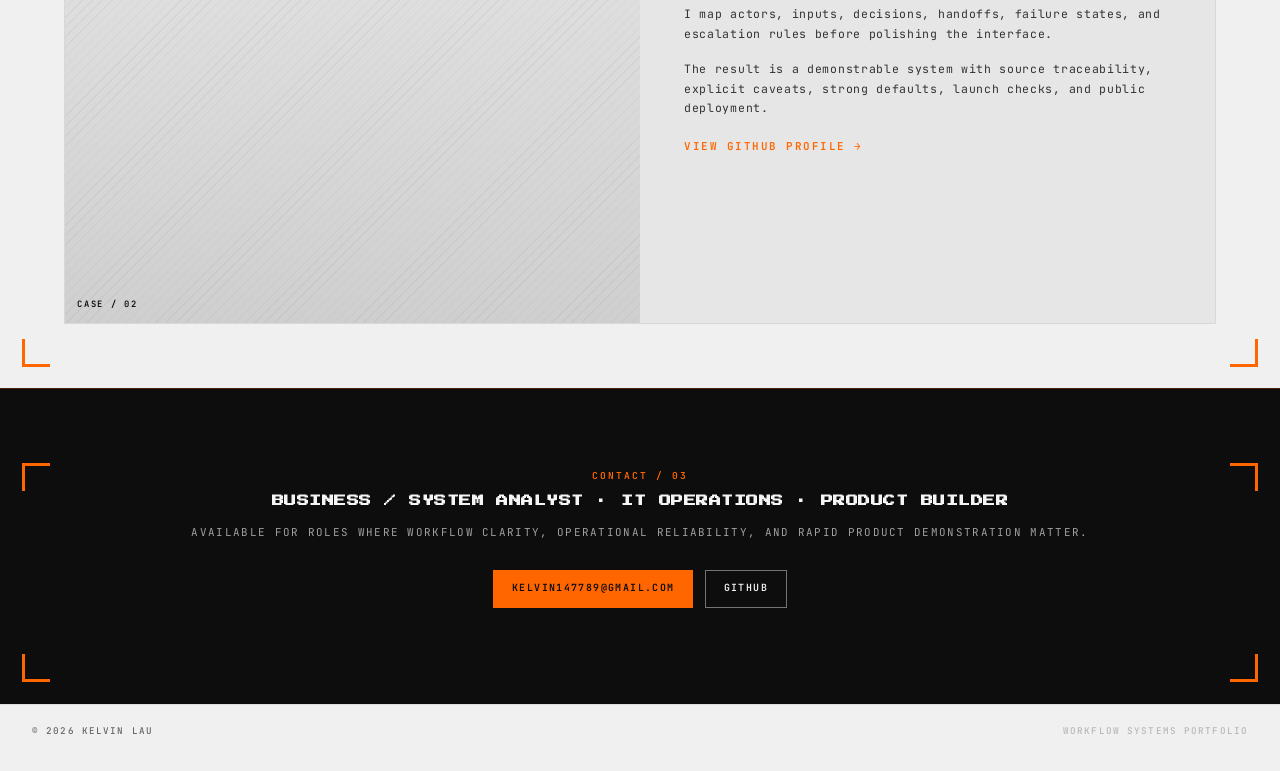
==== commit acbc5a8d: "Refocus portfolio on workflow systems demos" ====
--- a/index.html
+++ b/index.html
@@ -3,165 +3,66 @@
   <head>
     <meta charset="utf-8" />
     <meta name="viewport" content="width=device-width, initial-scale=1" />
-    <meta
-      name="description"
-      content="Orbital Systems — Space tested. High output. Energy capture."
-    />
-    <title>Orbital Systems — OSP-01</title>
+    <meta name="description" content="Kelvin Lau — workflow systems, operational interfaces, and AI-assisted product demos." />
+    <title>Kelvin Lau — Workflow Systems Portfolio</title>
     <link rel="preconnect" href="https://fonts.googleapis.com" />
     <link rel="preconnect" href="https://fonts.gstatic.com" crossorigin />
-    <link
-      href="https://fonts.googleapis.com/css2?family=JetBrains+Mono:wght@400;500;600;700&family=Press+Start+2P&display=swap"
-      rel="stylesheet"
-    />
+    <link href="https://fonts.googleapis.com/css2?family=JetBrains+Mono:wght@400;500;600;700&family=Press+Start+2P&display=swap" rel="stylesheet" />
     <link rel="stylesheet" href="assets/styles.css" />
   </head>
   <body>
     <a class="skip-link" href="#main-content">Skip to content</a>
-
     <header class="site-header" id="top">
-      <a class="brand-mark" href="#top" aria-label="Orbital Systems home">OSP</a>
+      <a class="brand-mark" href="#top" aria-label="Kelvin Lau home">KL</a>
       <nav class="nav-tech" aria-label="Primary">
-        <a href="#work">Work</a>
-        <span class="nav-sep" aria-hidden="true">/</span>
-        <a href="#approach">Approach</a>
-        <span class="nav-sep" aria-hidden="true">/</span>
+        <a href="#work">Work</a><span class="nav-sep" aria-hidden="true">/</span>
+        <a href="#approach">Approach</a><span class="nav-sep" aria-hidden="true">/</span>
         <a href="#contact" class="nav-cta">Contact</a>
       </nav>
     </header>
-
     <main id="main-content">
-      <section class="hero panel" aria-labelledby="line-orbital">
-        <span class="corner corner-tl" aria-hidden="true"></span>
-        <span class="corner corner-tr" aria-hidden="true"></span>
-        <span class="corner corner-bl" aria-hidden="true"></span>
-        <span class="corner corner-br" aria-hidden="true"></span>
-
-        <p class="rail rail-left" aria-hidden="true">United States of America</p>
-        <p class="rail rail-right" aria-hidden="true">National Infrastructure</p>
-
-        <div class="watermark" aria-hidden="true">SPACE</div>
-
+      <section class="hero panel" aria-labelledby="hero-title">
+        <span class="corner corner-tl" aria-hidden="true"></span><span class="corner corner-tr" aria-hidden="true"></span><span class="corner corner-bl" aria-hidden="true"></span><span class="corner corner-br" aria-hidden="true"></span>
+        <p class="rail rail-left" aria-hidden="true">Hong Kong</p><p class="rail rail-right" aria-hidden="true">Workflow Systems</p>
+        <div class="watermark" aria-hidden="true">OPS</div>
         <div class="hero-stack">
-          <p class="meta-row reveal" data-reveal>
-            <span>Space tested</span>
-            <span class="meta-slash" aria-hidden="true">/</span>
-            <span>Developed for high output</span>
-            <span class="meta-slash" aria-hidden="true">/</span>
-            <span>Energy capture</span>
-          </p>
-
-          <div class="sub-meta reveal" data-reveal>
-            <span class="sub-dots" aria-hidden="true">::</span>
-            <span class="sub-word">Continuous</span>
-            <span class="sub-dots" aria-hidden="true">::</span>
-            <span class="sub-word">Delivered</span>
-            <span class="sub-dots" aria-hidden="true">::</span>
+          <p class="meta-row reveal" data-reveal><span>Business / System Analysis</span><span class="meta-slash">/</span><span>Operational UX</span><span class="meta-slash">/</span><span>AI-assisted Product Building</span></p>
+          <div class="sub-meta reveal" data-reveal><span class="sub-dots">::</span><span class="sub-word">Traceable</span><span class="sub-dots">::</span><span class="sub-word">Deployable</span><span class="sub-dots">::</span></div>
+          <div class="display-block">
+            <p id="hero-title" class="display-line display-accent reveal" data-reveal>Workflow Systems</p>
+            <p class="display-line display-ink reveal" data-reveal>Clear <span class="display-gap">----</span> Operational</p>
+            <p class="display-line display-ink reveal" data-reveal>Portfolio <span class="display-copy">©</span> <span id="year" class="display-year"></span></p>
           </div>
-
-          <div class="display-block">
-            <p id="line-orbital" class="display-line display-accent reveal" data-reveal>Orbital Systems</p>
-            <p class="display-line display-ink reveal" data-reveal>
-              Power <span class="display-gap" aria-hidden="true">----</span> U.S.A
-            </p>
-            <p class="display-line display-ink reveal" data-reveal>
-              (OSP-01) <span class="display-copy" aria-hidden="true">©</span>
-              <span id="year" class="display-year"></span>
-            </p>
-          </div>
-
-          <nav class="hero-footer-nav reveal" data-reveal aria-label="Section shortcuts">
-            <a href="#work">The grid never sleeps</a>
-            <a href="#approach">Closed loop energy regulation</a>
-            <a href="#contact">Autonomous operations</a>
+          <nav class="hero-footer-nav reveal" data-reveal aria-label="Featured links">
+            <a href="https://okok147.github.io/ClearOpsHK/">Featured: ClearOpsHK</a>
+            <a href="https://github.com/okok147/ClearOpsHK">Repository</a>
+            <a href="#work">More systems</a>
           </nav>
         </div>
       </section>
-
-      <section class="support panel" id="work" aria-labelledby="support-title">
-        <span class="corner corner-tl" aria-hidden="true"></span>
-        <span class="corner corner-tr" aria-hidden="true"></span>
-        <span class="corner corner-bl" aria-hidden="true"></span>
-        <span class="corner corner-br" aria-hidden="true"></span>
-
+      <section class="support panel" id="work" aria-labelledby="work-title">
+        <span class="corner corner-tl" aria-hidden="true"></span><span class="corner corner-tr" aria-hidden="true"></span><span class="corner corner-bl" aria-hidden="true"></span><span class="corner corner-br" aria-hidden="true"></span>
         <div class="section-inner">
-          <p class="panel-label reveal" data-reveal>SYS / 01</p>
-          <h2 id="support-title" class="section-head reveal" data-reveal>Operational capacity</h2>
-          <p class="section-lede reveal" data-reveal>
-            High-availability interfaces for monitoring, capture, and closed-loop regulation.
-          </p>
+          <p class="panel-label reveal" data-reveal>PORTFOLIO / 01</p>
+          <h2 id="work-title" class="section-head reveal" data-reveal>Featured workflow demo</h2>
+          <p class="section-lede reveal" data-reveal>ClearOpsHK is the primary case study: a deployed operational workflow product focused on reducing ambiguity, structuring handoffs, and turning service enquiries into clear next actions.</p>
           <ul class="spec-grid">
-            <li class="reveal" data-reveal>
-              <span class="spec-id">A</span>
-              <h3>Telemetry &amp; narrative</h3>
-              <p>Signal-first layouts: status, thresholds, and operator intent stay legible under load.</p>
-            </li>
-            <li class="reveal" data-reveal>
-              <span class="spec-id">B</span>
-              <h3>Control surfaces</h3>
-              <p>Interfaces tuned for repeatability—fewer modes, stronger defaults, faster recovery.</p>
-            </li>
-            <li class="reveal" data-reveal>
-              <span class="spec-id">C</span>
-              <h3>Deployment loop</h3>
-              <p>From specification to static delivery with room to extend without breaking the grid.</p>
-            </li>
+            <li class="reveal" data-reveal><span class="spec-id">A</span><h3>ClearOpsHK</h3><p>Primary workflow case study. React, Vite, TypeScript, Tailwind CSS, structured content, launch checklist, and GitHub Pages deployment.</p><p><a class="text-link" href="https://okok147.github.io/ClearOpsHK/">Live demo →</a><br><a class="text-link" href="https://github.com/okok147/ClearOpsHK">Source →</a></p></li>
+            <li class="reveal" data-reveal><span class="spec-id">B</span><h3>Kafka Incident Command Center</h3><p>Event-driven operations demo covering queue lag, failure states, DLQ handling, replay, and recovery-oriented operator views.</p><p><a class="text-link" href="https://okok147.github.io/kafka-demo-project/">Live demo →</a><br><a class="text-link" href="https://github.com/okok147/kafka-demo-project">Source →</a></p></li>
+            <li class="reveal" data-reveal><span class="spec-id">C</span><h3>OpenCharity HK</h3><p>Public-interest product concept with a static deployment path and transparent repository structure.</p><p><a class="text-link" href="https://okok147.github.io/OpenCharity-HK/">Live demo →</a><br><a class="text-link" href="https://github.com/okok147/OpenCharity-HK">Source →</a></p></li>
           </ul>
         </div>
       </section>
-
-      <section class="detail panel" id="approach" aria-labelledby="detail-title">
-        <span class="corner corner-tl" aria-hidden="true"></span>
-        <span class="corner corner-tr" aria-hidden="true"></span>
-        <span class="corner corner-bl" aria-hidden="true"></span>
-        <span class="corner corner-br" aria-hidden="true"></span>
-
-        <div class="detail-split">
-          <div class="detail-visual reveal" data-reveal role="presentation">
-            <span class="visual-tag">FIG / 02</span>
-          </div>
-          <div class="detail-copy">
-            <p class="panel-label reveal" data-reveal>REG / 02</p>
-            <h2 id="detail-title" class="section-head reveal" data-reveal>Regulation doctrine</h2>
-            <p class="reveal" data-reveal>
-              We map operators, environments, and failure states before committing pixels. The objective is a
-              calm panel: high contrast, monospace discipline, one accent color.
-            </p>
-            <p class="reveal" data-reveal>
-              Start with a single high-fidelity surface, validate the story, then scale the system across
-              routes and states.
-            </p>
-            <a class="text-link reveal" data-reveal href="#contact">Request briefing →</a>
-          </div>
-        </div>
+      <section class="detail panel" id="approach" aria-labelledby="approach-title">
+        <span class="corner corner-tl" aria-hidden="true"></span><span class="corner corner-tr" aria-hidden="true"></span><span class="corner corner-bl" aria-hidden="true"></span><span class="corner corner-br" aria-hidden="true"></span>
+        <div class="detail-split"><div class="detail-visual reveal" data-reveal role="presentation"><span class="visual-tag">CASE / 02</span></div><div class="detail-copy"><p class="panel-label reveal" data-reveal>METHOD / 02</p><h2 id="approach-title" class="section-head reveal" data-reveal>Make work clear and recoverable</h2><p class="reveal" data-reveal>I map actors, inputs, decisions, handoffs, failure states, and escalation rules before polishing the interface.</p><p class="reveal" data-reveal>The result is a demonstrable system with source traceability, explicit caveats, strong defaults, launch checks, and public deployment.</p><a class="text-link reveal" data-reveal href="https://github.com/okok147">View GitHub profile →</a></div></div>
       </section>
-
-      <section class="final-cta panel" id="contact" aria-labelledby="cta-title">
-        <span class="corner corner-tl" aria-hidden="true"></span>
-        <span class="corner corner-tr" aria-hidden="true"></span>
-        <span class="corner corner-bl" aria-hidden="true"></span>
-        <span class="corner corner-br" aria-hidden="true"></span>
-
-        <div class="section-inner cta-inner">
-          <p class="panel-label reveal" data-reveal>TX / 03</p>
-          <h2 id="cta-title" class="section-head section-head-light reveal" data-reveal>Secure channel</h2>
-          <p class="cta-lede reveal" data-reveal>
-            Send objectives, timeline, and one critical screen or workflow. We respond with next steps.
-          </p>
-          <div class="cta-actions reveal" data-reveal>
-            <a class="btn btn-primary" href="mailto:hello@example.com?subject=OSP%20briefing">hello@example.com</a>
-            <a class="btn btn-outline" href="#top">Return to header</a>
-          </div>
-          <p class="cta-note reveal" data-reveal>Replace the mailbox with your production address before launch.</p>
-        </div>
+      <section class="final-cta panel" id="contact" aria-labelledby="contact-title">
+        <span class="corner corner-tl" aria-hidden="true"></span><span class="corner corner-tr" aria-hidden="true"></span><span class="corner corner-bl" aria-hidden="true"></span><span class="corner corner-br" aria-hidden="true"></span>
+        <div class="section-inner cta-inner"><p class="panel-label reveal" data-reveal>CONTACT / 03</p><h2 id="contact-title" class="section-head section-head-light reveal" data-reveal>Business / System Analyst · IT Operations · Product Builder</h2><p class="cta-lede reveal" data-reveal>Available for roles where workflow clarity, operational reliability, and rapid product demonstration matter.</p><div class="cta-actions reveal" data-reveal><a class="btn btn-primary" href="mailto:kelvin147789@gmail.com?subject=Portfolio%20enquiry">kelvin147789@gmail.com</a><a class="btn btn-outline" href="https://github.com/okok147">GitHub</a></div></div>
       </section>
     </main>
-
-    <footer class="site-footer">
-      <span>© <span id="year-footer"></span> Orbital Systems</span>
-      <span class="footer-meta">OSP-01 · Static relay</span>
-    </footer>
-
+    <footer class="site-footer"><span>© <span id="year-footer"></span> Kelvin Lau</span><span class="footer-meta">Workflow Systems Portfolio</span></footer>
     <script src="assets/main.js" defer></script>
   </body>
-</html>
+</html>
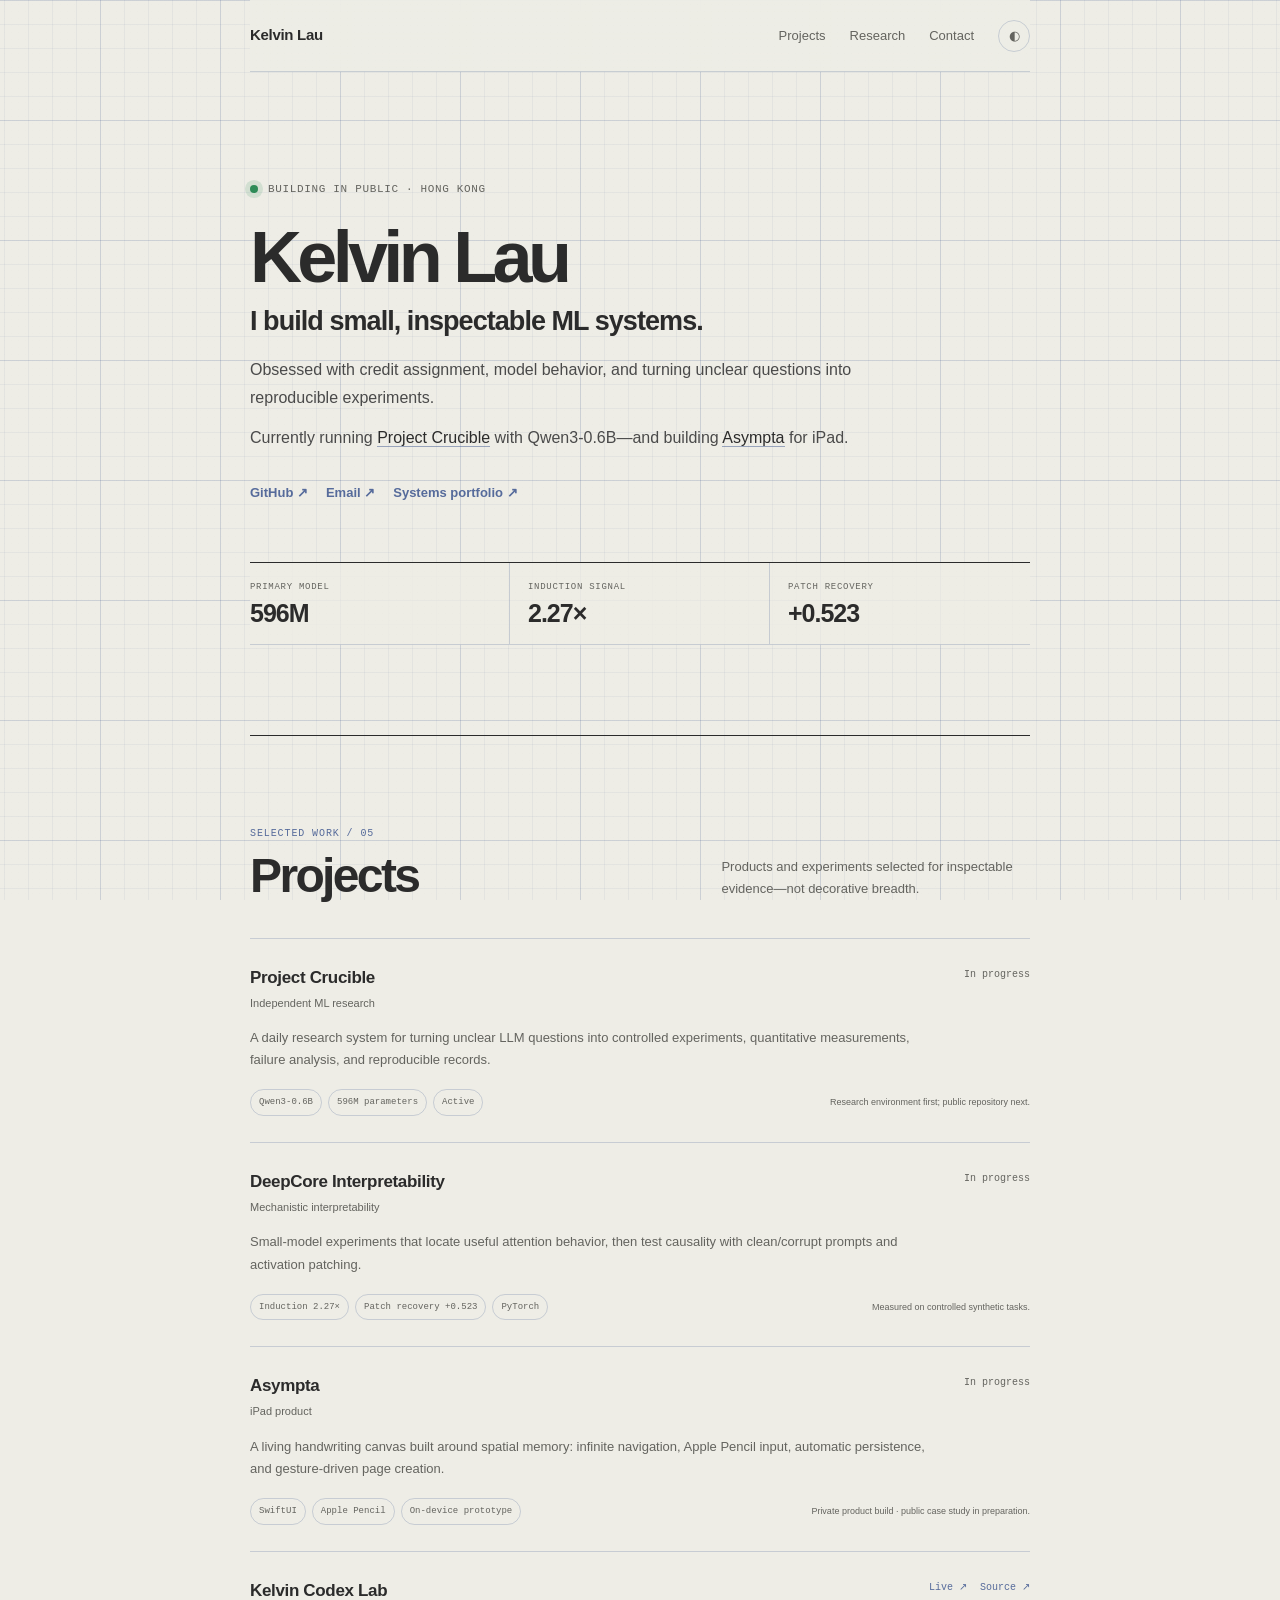
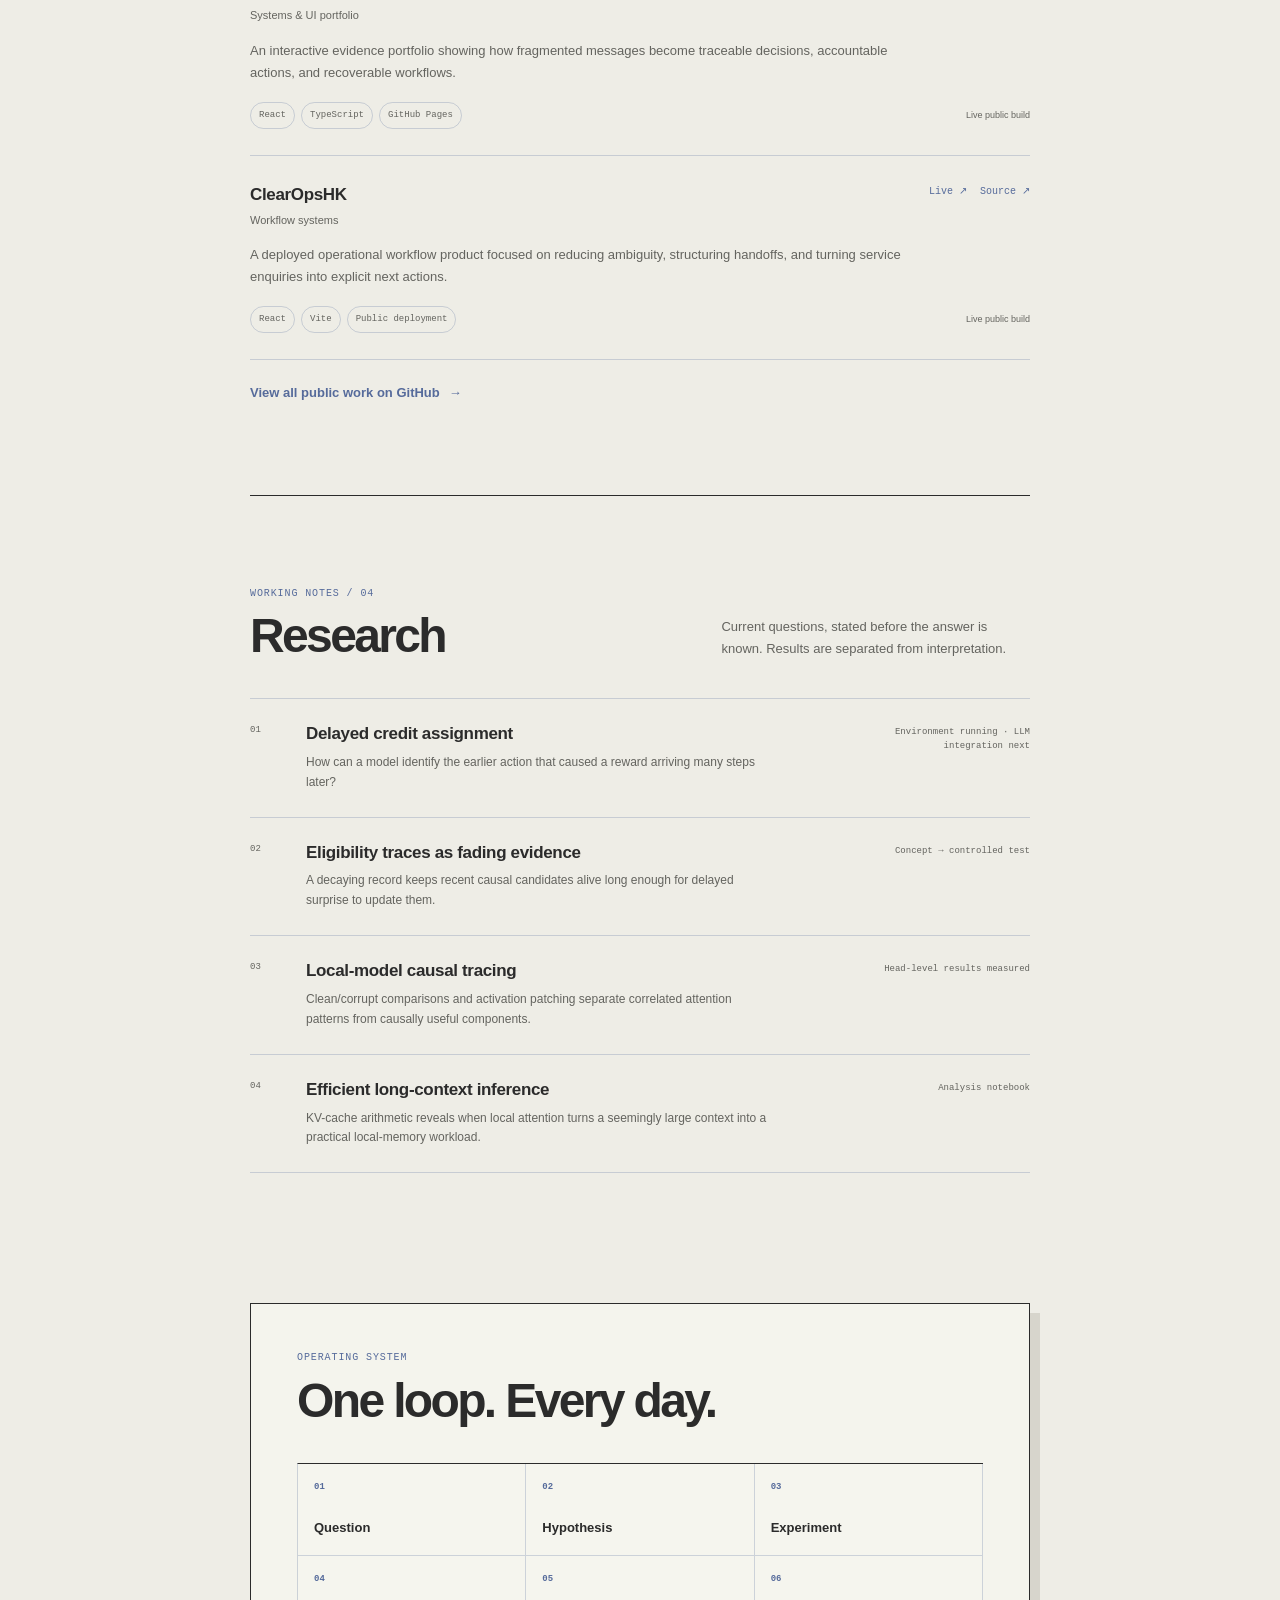
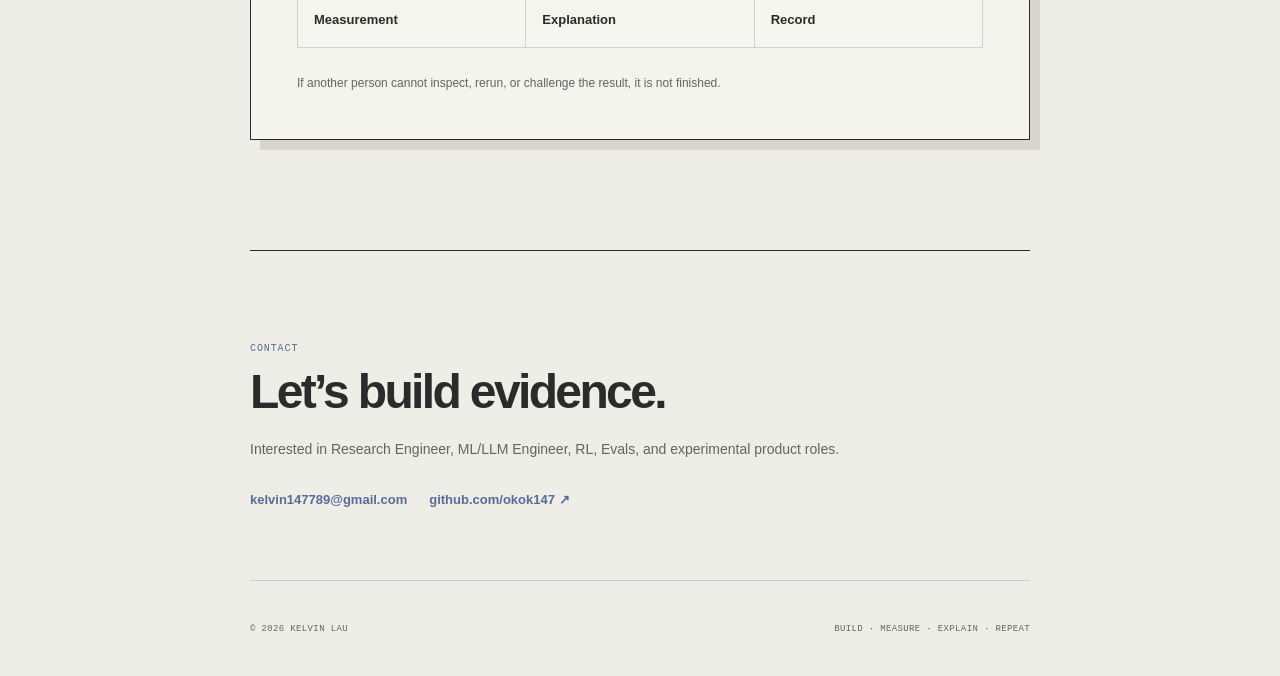
==== commit f6521c77: "Build Asympta paper research portfolio" ====
--- a/index.html
+++ b/index.html
@@ -1,68 +1,187 @@
-<!DOCTYPE html>
+<!doctype html>
 <html lang="en">
   <head>
     <meta charset="utf-8" />
     <meta name="viewport" content="width=device-width, initial-scale=1" />
-    <meta name="description" content="Kelvin Lau — workflow systems, operational interfaces, and AI-assisted product demos." />
-    <title>Kelvin Lau — Workflow Systems Portfolio</title>
-    <link rel="preconnect" href="https://fonts.googleapis.com" />
-    <link rel="preconnect" href="https://fonts.gstatic.com" crossorigin />
-    <link href="https://fonts.googleapis.com/css2?family=JetBrains+Mono:wght@400;500;600;700&family=Press+Start+2P&display=swap" rel="stylesheet" />
+    <meta
+      name="description"
+      content="Kelvin Lau builds inspectable ML systems, reproducible LLM experiments, and focused products including Project Crucible and Asympta."
+    />
+    <meta name="theme-color" content="#eeede6" />
+    <title>Kelvin Lau — Research Engineer &amp; Builder</title>
     <link rel="stylesheet" href="assets/styles.css" />
+    <script src="assets/main.js" defer></script>
   </head>
   <body>
-    <a class="skip-link" href="#main-content">Skip to content</a>
-    <header class="site-header" id="top">
-      <a class="brand-mark" href="#top" aria-label="Kelvin Lau home">KL</a>
-      <nav class="nav-tech" aria-label="Primary">
-        <a href="#work">Work</a><span class="nav-sep" aria-hidden="true">/</span>
-        <a href="#approach">Approach</a><span class="nav-sep" aria-hidden="true">/</span>
-        <a href="#contact" class="nav-cta">Contact</a>
+    <a class="skip-link" href="#content">Skip to content</a>
+
+    <header class="site-header">
+      <a class="wordmark" href="#top" aria-label="Kelvin Lau — home">Kelvin Lau</a>
+      <nav aria-label="Primary navigation">
+        <a href="#projects">Projects</a>
+        <a href="#research">Research</a>
+        <a href="#contact">Contact</a>
+        <button
+          class="theme-toggle"
+          id="theme-toggle"
+          type="button"
+          aria-label="Use dark theme"
+          title="Use dark theme"
+        >◐</button>
       </nav>
     </header>
-    <main id="main-content">
-      <section class="hero panel" aria-labelledby="hero-title">
-        <span class="corner corner-tl" aria-hidden="true"></span><span class="corner corner-tr" aria-hidden="true"></span><span class="corner corner-bl" aria-hidden="true"></span><span class="corner corner-br" aria-hidden="true"></span>
-        <p class="rail rail-left" aria-hidden="true">Hong Kong</p><p class="rail rail-right" aria-hidden="true">Workflow Systems</p>
-        <div class="watermark" aria-hidden="true">OPS</div>
-        <div class="hero-stack">
-          <p class="meta-row reveal" data-reveal><span>Business / System Analysis</span><span class="meta-slash">/</span><span>Operational UX</span><span class="meta-slash">/</span><span>AI-assisted Product Building</span></p>
-          <div class="sub-meta reveal" data-reveal><span class="sub-dots">::</span><span class="sub-word">Traceable</span><span class="sub-dots">::</span><span class="sub-word">Deployable</span><span class="sub-dots">::</span></div>
-          <div class="display-block">
-            <p id="hero-title" class="display-line display-accent reveal" data-reveal>Workflow Systems</p>
-            <p class="display-line display-ink reveal" data-reveal>Clear <span class="display-gap">----</span> Operational</p>
-            <p class="display-line display-ink reveal" data-reveal>Portfolio <span class="display-copy">©</span> <span id="year" class="display-year"></span></p>
-          </div>
-          <nav class="hero-footer-nav reveal" data-reveal aria-label="Featured links">
-            <a href="https://okok147.github.io/ClearOpsHK/">Featured: ClearOpsHK</a>
-            <a href="https://github.com/okok147/ClearOpsHK">Repository</a>
-            <a href="#work">More systems</a>
-          </nav>
+
+    <main id="content">
+      <section class="hero" id="top">
+        <div class="availability"><span aria-hidden="true"></span>Building in public · Hong Kong</div>
+        <h1>Kelvin Lau</h1>
+        <p class="hero-line">I build small, inspectable ML systems.</p>
+        <p class="hero-copy">
+          Obsessed with credit assignment, model behavior, and turning unclear
+          questions into reproducible experiments.
+        </p>
+        <p class="hero-current">
+          Currently running <a href="#projects">Project Crucible</a> with
+          Qwen3-0.6B—and building <a href="#asympta">Asympta</a> for iPad.
+        </p>
+        <div class="social-links" aria-label="Profile links">
+          <a href="https://github.com/okok147">GitHub <span aria-hidden="true">↗</span></a>
+          <a href="mailto:kelvin147789@gmail.com">Email <span aria-hidden="true">↗</span></a>
+          <a href="https://okok147.github.io/-kelvin-codex-lab/">Systems portfolio <span aria-hidden="true">↗</span></a>
+        </div>
+        <dl class="signal-row" aria-label="Current research signals">
+          <div><dt>Primary model</dt><dd>596M</dd></div>
+          <div><dt>Induction signal</dt><dd>2.27×</dd></div>
+          <div><dt>Patch recovery</dt><dd>+0.523</dd></div>
+        </dl>
+      </section>
+
+      <section class="section" id="projects">
+        <div class="section-heading">
+          <div><p class="kicker">Selected work / 05</p><h2>Projects</h2></div>
+          <p>Products and experiments selected for inspectable evidence—not decorative breadth.</p>
+        </div>
+
+        <div class="project-list">
+          <article class="project">
+            <div class="project-head">
+              <div><h3>Project Crucible</h3><p>Independent ML research</p></div>
+              <div class="project-actions"><span>In progress</span></div>
+            </div>
+            <p class="project-description">
+              A daily research system for turning unclear LLM questions into controlled experiments,
+              quantitative measurements, failure analysis, and reproducible records.
+            </p>
+            <div class="project-foot">
+              <div class="tags"><span>Qwen3-0.6B</span><span>596M parameters</span><span>Active</span></div>
+              <small>Research environment first; public repository next.</small>
+            </div>
+          </article>
+
+          <article class="project">
+            <div class="project-head">
+              <div><h3>DeepCore Interpretability</h3><p>Mechanistic interpretability</p></div>
+              <div class="project-actions"><span>In progress</span></div>
+            </div>
+            <p class="project-description">
+              Small-model experiments that locate useful attention behavior, then test causality
+              with clean/corrupt prompts and activation patching.
+            </p>
+            <div class="project-foot">
+              <div class="tags"><span>Induction 2.27×</span><span>Patch recovery +0.523</span><span>PyTorch</span></div>
+              <small>Measured on controlled synthetic tasks.</small>
+            </div>
+          </article>
+
+          <article class="project" id="asympta">
+            <div class="project-head">
+              <div><h3>Asympta</h3><p>iPad product</p></div>
+              <div class="project-actions"><span>In progress</span></div>
+            </div>
+            <p class="project-description">
+              A living handwriting canvas built around spatial memory: infinite navigation,
+              Apple Pencil input, automatic persistence, and gesture-driven page creation.
+            </p>
+            <div class="project-foot">
+              <div class="tags"><span>SwiftUI</span><span>Apple Pencil</span><span>On-device prototype</span></div>
+              <small>Private product build · public case study in preparation.</small>
+            </div>
+          </article>
+
+          <article class="project">
+            <div class="project-head">
+              <div><h3>Kelvin Codex Lab</h3><p>Systems &amp; UI portfolio</p></div>
+              <div class="project-actions">
+                <a href="https://okok147.github.io/-kelvin-codex-lab/">Live ↗</a>
+                <a href="https://github.com/okok147/-kelvin-codex-lab">Source ↗</a>
+              </div>
+            </div>
+            <p class="project-description">
+              An interactive evidence portfolio showing how fragmented messages become traceable
+              decisions, accountable actions, and recoverable workflows.
+            </p>
+            <div class="project-foot">
+              <div class="tags"><span>React</span><span>TypeScript</span><span>GitHub Pages</span></div>
+              <small>Live public build</small>
+            </div>
+          </article>
+
+          <article class="project">
+            <div class="project-head">
+              <div><h3>ClearOpsHK</h3><p>Workflow systems</p></div>
+              <div class="project-actions">
+                <a href="https://okok147.github.io/ClearOpsHK/">Live ↗</a>
+                <a href="https://github.com/okok147/ClearOpsHK">Source ↗</a>
+              </div>
+            </div>
+            <p class="project-description">
+              A deployed operational workflow product focused on reducing ambiguity, structuring
+              handoffs, and turning service enquiries into explicit next actions.
+            </p>
+            <div class="project-foot">
+              <div class="tags"><span>React</span><span>Vite</span><span>Public deployment</span></div>
+              <small>Live public build</small>
+            </div>
+          </article>
+        </div>
+        <a class="all-link" href="https://github.com/okok147">View all public work on GitHub <span aria-hidden="true">→</span></a>
+      </section>
+
+      <section class="section" id="research">
+        <div class="section-heading">
+          <div><p class="kicker">Working notes / 04</p><h2>Research</h2></div>
+          <p>Current questions, stated before the answer is known. Results are separated from interpretation.</p>
+        </div>
+        <div class="note-list">
+          <article class="note"><span>01</span><div><h3>Delayed credit assignment</h3><p>How can a model identify the earlier action that caused a reward arriving many steps later?</p></div><small>Environment running · LLM integration next</small></article>
+          <article class="note"><span>02</span><div><h3>Eligibility traces as fading evidence</h3><p>A decaying record keeps recent causal candidates alive long enough for delayed surprise to update them.</p></div><small>Concept → controlled test</small></article>
+          <article class="note"><span>03</span><div><h3>Local-model causal tracing</h3><p>Clean/corrupt comparisons and activation patching separate correlated attention patterns from causally useful components.</p></div><small>Head-level results measured</small></article>
+          <article class="note"><span>04</span><div><h3>Efficient long-context inference</h3><p>KV-cache arithmetic reveals when local attention turns a seemingly large context into a practical local-memory workload.</p></div><small>Analysis notebook</small></article>
         </div>
       </section>
-      <section class="support panel" id="work" aria-labelledby="work-title">
-        <span class="corner corner-tl" aria-hidden="true"></span><span class="corner corner-tr" aria-hidden="true"></span><span class="corner corner-bl" aria-hidden="true"></span><span class="corner corner-br" aria-hidden="true"></span>
-        <div class="section-inner">
-          <p class="panel-label reveal" data-reveal>PORTFOLIO / 01</p>
-          <h2 id="work-title" class="section-head reveal" data-reveal>Featured workflow demo</h2>
-          <p class="section-lede reveal" data-reveal>ClearOpsHK is the primary case study: a deployed operational workflow product focused on reducing ambiguity, structuring handoffs, and turning service enquiries into clear next actions.</p>
-          <ul class="spec-grid">
-            <li class="reveal" data-reveal><span class="spec-id">A</span><h3>ClearOpsHK</h3><p>Primary workflow case study. React, Vite, TypeScript, Tailwind CSS, structured content, launch checklist, and GitHub Pages deployment.</p><p><a class="text-link" href="https://okok147.github.io/ClearOpsHK/">Live demo →</a><br><a class="text-link" href="https://github.com/okok147/ClearOpsHK">Source →</a></p></li>
-            <li class="reveal" data-reveal><span class="spec-id">B</span><h3>Kafka Incident Command Center</h3><p>Event-driven operations demo covering queue lag, failure states, DLQ handling, replay, and recovery-oriented operator views.</p><p><a class="text-link" href="https://okok147.github.io/kafka-demo-project/">Live demo →</a><br><a class="text-link" href="https://github.com/okok147/kafka-demo-project">Source →</a></p></li>
-            <li class="reveal" data-reveal><span class="spec-id">C</span><h3>OpenCharity HK</h3><p>Public-interest product concept with a static deployment path and transparent repository structure.</p><p><a class="text-link" href="https://okok147.github.io/OpenCharity-HK/">Live demo →</a><br><a class="text-link" href="https://github.com/okok147/OpenCharity-HK">Source →</a></p></li>
-          </ul>
+
+      <section class="method" aria-labelledby="method-title">
+        <p class="kicker">Operating system</p>
+        <h2 id="method-title">One loop. Every day.</h2>
+        <ol>
+          <li><span>01</span>Question</li><li><span>02</span>Hypothesis</li>
+          <li><span>03</span>Experiment</li><li><span>04</span>Measurement</li>
+          <li><span>05</span>Explanation</li><li><span>06</span>Record</li>
+        </ol>
+        <p class="method-rule">If another person cannot inspect, rerun, or challenge the result, it is not finished.</p>
+      </section>
+
+      <section class="contact section" id="contact">
+        <p class="kicker">Contact</p>
+        <h2>Let’s build evidence.</h2>
+        <p>Interested in Research Engineer, ML/LLM Engineer, RL, Evals, and experimental product roles.</p>
+        <div class="contact-links">
+          <a href="mailto:kelvin147789@gmail.com">kelvin147789@gmail.com</a>
+          <a href="https://github.com/okok147">github.com/okok147 ↗</a>
         </div>
       </section>
-      <section class="detail panel" id="approach" aria-labelledby="approach-title">
-        <span class="corner corner-tl" aria-hidden="true"></span><span class="corner corner-tr" aria-hidden="true"></span><span class="corner corner-bl" aria-hidden="true"></span><span class="corner corner-br" aria-hidden="true"></span>
-        <div class="detail-split"><div class="detail-visual reveal" data-reveal role="presentation"><span class="visual-tag">CASE / 02</span></div><div class="detail-copy"><p class="panel-label reveal" data-reveal>METHOD / 02</p><h2 id="approach-title" class="section-head reveal" data-reveal>Make work clear and recoverable</h2><p class="reveal" data-reveal>I map actors, inputs, decisions, handoffs, failure states, and escalation rules before polishing the interface.</p><p class="reveal" data-reveal>The result is a demonstrable system with source traceability, explicit caveats, strong defaults, launch checks, and public deployment.</p><a class="text-link reveal" data-reveal href="https://github.com/okok147">View GitHub profile →</a></div></div>
-      </section>
-      <section class="final-cta panel" id="contact" aria-labelledby="contact-title">
-        <span class="corner corner-tl" aria-hidden="true"></span><span class="corner corner-tr" aria-hidden="true"></span><span class="corner corner-bl" aria-hidden="true"></span><span class="corner corner-br" aria-hidden="true"></span>
-        <div class="section-inner cta-inner"><p class="panel-label reveal" data-reveal>CONTACT / 03</p><h2 id="contact-title" class="section-head section-head-light reveal" data-reveal>Business / System Analyst · IT Operations · Product Builder</h2><p class="cta-lede reveal" data-reveal>Available for roles where workflow clarity, operational reliability, and rapid product demonstration matter.</p><div class="cta-actions reveal" data-reveal><a class="btn btn-primary" href="mailto:kelvin147789@gmail.com?subject=Portfolio%20enquiry">kelvin147789@gmail.com</a><a class="btn btn-outline" href="https://github.com/okok147">GitHub</a></div></div>
-      </section>
     </main>
-    <footer class="site-footer"><span>© <span id="year-footer"></span> Kelvin Lau</span><span class="footer-meta">Workflow Systems Portfolio</span></footer>
-    <script src="assets/main.js" defer></script>
+
+    <footer><span>© 2026 Kelvin Lau</span><span>Build · Measure · Explain · Repeat</span></footer>
   </body>
-</html>+</html>
--- a/assets/styles.css
+++ b/assets/styles.css
@@ -1,686 +1,651 @@
 :root {
-  --bg: #f0f0f0;
-  --ink: #0a0a0a;
-  --muted: #b8b8b8;
-  --accent: #ff6600;
-  --accent-dim: #e65c00;
-  --panel-dark: #0d0d0d;
-  --header-h: 3.25rem;
-  --ease-out: cubic-bezier(0.22, 1, 0.36, 1);
-  --font-mono: "JetBrains Mono", ui-monospace, monospace;
-  --font-pixel: "Press Start 2P", ui-monospace, monospace;
-  --frame-inset: clamp(0.75rem, 2.5vw, 1.35rem);
-  --corner-len: clamp(18px, 3.5vw, 28px);
-  --corner-thick: 3px;
-}
-
-*,
-*::before,
-*::after {
+  --paper: #eeede6;
+  --surface: #f6f5ef;
+  --ink: #2b2b2b;
+  --pencil: #4a4a4a;
+  --muted: #64645f;
+  --line: rgba(86, 107, 155, 0.26);
+  --line-strong: rgba(86, 107, 155, 0.56);
+  --grid: rgba(113, 131, 170, 0.09);
+  --grid-major: rgba(86, 107, 155, 0.17);
+  --shadow: #d7d5cc;
+  --accent: #566b9b;
+  --accent-soft: #dde2ed;
+  --good: #2e8b57;
+  color-scheme: light;
+}
+
+:root[data-theme="dark"] {
+  --paper: #1c1d1d;
+  --surface: #232525;
+  --ink: #e9e7de;
+  --pencil: #cfcdc3;
+  --muted: #aaa99f;
+  --line: rgba(142, 163, 210, 0.24);
+  --line-strong: rgba(142, 163, 210, 0.52);
+  --grid: rgba(142, 163, 210, 0.07);
+  --grid-major: rgba(142, 163, 210, 0.13);
+  --shadow: #101111;
+  --accent: #9aadd8;
+  --accent-soft: #2c3240;
+  --good: #7fd5a5;
+  color-scheme: dark;
+}
+
+* {
   box-sizing: border-box;
 }
 
 html {
   scroll-behavior: smooth;
+  scroll-padding-top: 92px;
 }
 
 body {
   margin: 0;
-  font-family: var(--font-mono);
-  font-size: 0.875rem;
-  line-height: 1.5;
+  background-color: var(--paper);
+  background-image:
+    linear-gradient(to right, var(--grid-major) 1px, transparent 1px),
+    linear-gradient(to bottom, var(--grid-major) 1px, transparent 1px),
+    linear-gradient(to right, var(--grid) 1px, transparent 1px),
+    linear-gradient(to bottom, var(--grid) 1px, transparent 1px);
+  background-position: center top;
+  background-size: 120px 120px, 120px 120px, 24px 24px, 24px 24px;
+  background-attachment: fixed;
   color: var(--ink);
-  background: var(--bg);
-  -webkit-font-smoothing: antialiased;
-}
-
-.skip-link {
-  position: absolute;
-  left: -9999px;
-  top: 0;
-  z-index: 100;
-  padding: 0.5rem 1rem;
-  background: var(--accent);
-  color: #fff;
-  font-weight: 600;
-  text-transform: uppercase;
-  letter-spacing: 0.08em;
-  font-size: 0.7rem;
-}
-
-.skip-link:focus {
-  left: 0.5rem;
-  top: 0.5rem;
-  outline: 2px solid var(--ink);
+  font-family: -apple-system, BlinkMacSystemFont, "Segoe UI", Inter, Helvetica,
+    Arial, sans-serif;
+  font-size: 15px;
+  line-height: 1.65;
+  transition: background 180ms ease, color 180ms ease;
+}
+
+body::after {
+  content: "";
+  position: fixed;
+  z-index: 50;
+  inset: 0;
+  pointer-events: none;
+  background-image:
+    radial-gradient(circle at 20% 30%, rgba(43, 43, 43, 0.16) 0 0.35px, transparent 0.5px),
+    radial-gradient(circle at 70% 65%, rgba(43, 43, 43, 0.11) 0 0.3px, transparent 0.5px);
+  background-size: 5px 5px, 7px 7px;
+  mix-blend-mode: multiply;
+  opacity: 0.16;
 }
 
 a {
   color: inherit;
-}
-
-/* —— Fixed header —— */
+  text-decoration: none;
+}
+
+button {
+  color: inherit;
+  font: inherit;
+}
+
+::selection {
+  background: var(--accent);
+  color: white;
+}
+
+.skip-link {
+  position: fixed;
+  z-index: 100;
+  top: 12px;
+  left: 12px;
+  padding: 9px 12px;
+  background: var(--ink);
+  color: var(--paper);
+  transform: translateY(-160%);
+}
+
+.skip-link:focus {
+  transform: translateY(0);
+}
+
+.site-header,
+main,
+footer {
+  width: min(100% - 40px, 780px);
+  margin-inline: auto;
+}
+
 .site-header {
-  position: fixed;
-  inset: 0 0 auto 0;
-  z-index: 50;
+  position: sticky;
+  z-index: 20;
+  top: 0;
+  min-height: 72px;
   display: flex;
   align-items: center;
   justify-content: space-between;
-  height: var(--header-h);
-  padding: 0 clamp(1rem, 4vw, 2rem);
-  background: rgba(240, 240, 240, 0.94);
-  border-bottom: 1px solid rgba(0, 0, 0, 0.08);
+  border-bottom: 1px solid var(--line);
+  background: color-mix(in srgb, var(--paper) 89%, transparent);
+  backdrop-filter: blur(14px);
+}
+
+.wordmark {
+  font-weight: 720;
+  letter-spacing: -0.02em;
+}
+
+.site-header nav {
+  display: flex;
+  align-items: center;
+  gap: 24px;
+  color: var(--muted);
+  font-size: 13px;
+}
+
+.site-header nav a,
+.theme-toggle {
+  transition: color 160ms ease;
+}
+
+.site-header nav a:hover,
+.site-header nav a:focus-visible,
+.theme-toggle:hover,
+.theme-toggle:focus-visible {
+  color: var(--accent);
+}
+
+.theme-toggle {
+  width: 32px;
+  height: 32px;
+  display: grid;
+  place-items: center;
+  border: 1px solid var(--line);
+  border-radius: 50%;
+  background: transparent;
+  cursor: pointer;
+}
+
+.hero {
+  padding: 108px 0 90px;
+}
+
+.availability {
+  display: flex;
+  align-items: center;
+  gap: 10px;
+  margin-bottom: 24px;
+  color: var(--muted);
+  font-family: ui-monospace, "SFMono-Regular", Menlo, Consolas, monospace;
+  font-size: 11px;
+  letter-spacing: 0.06em;
   text-transform: uppercase;
-  font-size: 0.65rem;
-  font-weight: 600;
-  letter-spacing: 0.12em;
-  transition: border-color 0.25s var(--ease-out), box-shadow 0.25s var(--ease-out);
-}
-
-.site-header.is-scrolled {
-  border-bottom-color: rgba(255, 102, 0, 0.35);
-  box-shadow: 0 8px 24px rgba(0, 0, 0, 0.04);
-}
-
-.brand-mark {
-  text-decoration: none;
+}
+
+.availability span {
+  width: 8px;
+  height: 8px;
+  border-radius: 50%;
+  background: var(--good);
+  box-shadow: 0 0 0 5px color-mix(in srgb, var(--good) 15%, transparent);
+}
+
+.hero h1 {
+  margin: 0 0 12px;
+  font-size: clamp(46px, 9vw, 72px);
+  line-height: 0.98;
+  letter-spacing: -0.065em;
+  font-weight: 740;
+}
+
+.hero-line {
+  margin: 0 0 18px;
+  font-size: clamp(20px, 4vw, 27px);
+  line-height: 1.25;
+  letter-spacing: -0.035em;
+  font-weight: 620;
+}
+
+.hero-copy,
+.hero-current {
+  max-width: 650px;
+  margin: 0;
+  color: var(--pencil);
+  font-size: 16px;
+  line-height: 1.75;
+}
+
+.hero-current {
+  margin-top: 12px;
+}
+
+.hero-current a {
+  color: var(--ink);
+  border-bottom: 1px solid var(--line-strong);
+}
+
+.hero-current a:hover {
   color: var(--accent);
-}
-
-.brand-mark:hover {
-  color: var(--ink);
-}
-
-.nav-tech {
+  border-color: var(--accent);
+}
+
+.social-links {
   display: flex;
   flex-wrap: wrap;
-  align-items: center;
-  gap: 0.35rem 0.5rem;
-}
-
-.nav-tech a {
-  text-decoration: none;
-  color: var(--ink);
-}
-
-.nav-tech a:hover,
-.nav-tech a:focus-visible {
+  gap: 18px;
+  margin-top: 30px;
+}
+
+.social-links a,
+.all-link,
+.contact-links a {
   color: var(--accent);
-  outline: none;
-}
-
-.nav-sep {
-  color: var(--muted);
-  user-select: none;
-}
-
-.nav-cta {
-  padding: 0.2rem 0.55rem;
-  border: 1px solid var(--ink);
-}
-
-.nav-cta:hover {
-  background: var(--ink);
-  color: var(--bg);
-}
-
-/* —— Panels + corners —— */
-.panel {
-  position: relative;
-  padding: calc(var(--header-h) + var(--frame-inset)) var(--frame-inset) var(--frame-inset);
-  min-height: 0;
-}
-
-.hero.panel {
-  min-height: 100svh;
-  display: flex;
-  align-items: stretch;
-  justify-content: center;
-  overflow: hidden;
-}
-
-.corner {
-  position: absolute;
-  width: var(--corner-len);
-  height: var(--corner-len);
-  pointer-events: none;
-  z-index: 5;
-}
-
-.corner-tl {
-  top: calc(var(--header-h) + var(--frame-inset));
-  left: var(--frame-inset);
-  border-top: var(--corner-thick) solid var(--accent);
-  border-left: var(--corner-thick) solid var(--accent);
-}
-
-.corner-tr {
-  top: calc(var(--header-h) + var(--frame-inset));
-  right: var(--frame-inset);
-  border-top: var(--corner-thick) solid var(--accent);
-  border-right: var(--corner-thick) solid var(--accent);
-}
-
-.corner-bl {
-  bottom: var(--frame-inset);
-  left: var(--frame-inset);
-  border-bottom: var(--corner-thick) solid var(--accent);
-  border-left: var(--corner-thick) solid var(--accent);
-}
-
-.corner-br {
-  bottom: var(--frame-inset);
-  right: var(--frame-inset);
-  border-bottom: var(--corner-thick) solid var(--accent);
-  border-right: var(--corner-thick) solid var(--accent);
-}
-
-/* —— Vertical rails —— */
-.rail {
-  position: absolute;
-  z-index: 2;
-  margin: 0;
-  text-transform: uppercase;
-  font-size: 0.55rem;
-  font-weight: 500;
-  letter-spacing: 0.28em;
-  color: var(--muted);
-  white-space: nowrap;
-  user-select: none;
-}
-
-.rail-left {
-  left: calc(var(--frame-inset) + var(--corner-len) + 0.35rem);
-  top: 50%;
-  transform: translateY(-50%) rotate(-90deg);
-  transform-origin: center center;
-}
-
-.rail-right {
-  right: calc(var(--frame-inset) + var(--corner-len) + 0.35rem);
-  top: 50%;
-  transform: translateY(-50%) rotate(90deg);
-  transform-origin: center center;
-}
-
-@media (max-width: 720px) {
-  .rail {
-    display: none;
-  }
-}
-
-/* —— SPACE watermark —— */
-.watermark {
-  position: absolute;
-  left: 50%;
-  bottom: 6%;
-  transform: translateX(-50%);
-  z-index: 0;
-  font-family: var(--font-mono);
-  font-weight: 700;
-  font-size: clamp(4.5rem, 28vw, 16rem);
-  line-height: 0.78;
-  letter-spacing: -0.04em;
-  text-transform: uppercase;
-  color: rgba(0, 0, 0, 0.045);
-  pointer-events: none;
-  white-space: nowrap;
-}
-
-/* Striped / technical fill on watermark */
-.watermark::after {
-  content: "";
-  position: absolute;
-  inset: 0;
-  background: repeating-linear-gradient(
-    0deg,
-    transparent,
-    transparent 2px,
-    rgba(0, 0, 0, 0.04) 2px,
-    rgba(0, 0, 0, 0.04) 4px
-  );
-  mix-blend-mode: multiply;
-  pointer-events: none;
-}
-
-/* —— Hero stack —— */
-.hero-stack {
-  position: relative;
-  z-index: 3;
-  width: min(56rem, 100%);
-  margin-inline: auto;
-  display: flex;
-  flex-direction: column;
-  justify-content: center;
-  gap: clamp(1.25rem, 3vw, 2rem);
-  padding-inline: clamp(0.5rem, 3vw, 2rem);
-  flex: 1;
-}
-
-.meta-row {
-  display: flex;
-  flex-wrap: wrap;
-  align-items: center;
-  gap: 0.35rem 0.5rem;
-  margin: 0;
-  text-transform: uppercase;
-  font-size: clamp(0.55rem, 1.5vw, 0.68rem);
-  font-weight: 600;
-  letter-spacing: 0.14em;
-  color: var(--ink);
-}
-
-.meta-slash {
-  color: var(--muted);
-}
-
-.sub-meta {
-  display: flex;
-  flex-wrap: wrap;
-  align-items: center;
-  gap: 0.4rem 0.65rem;
-  text-transform: uppercase;
-  font-size: clamp(0.58rem, 1.6vw, 0.72rem);
-  font-weight: 700;
-  letter-spacing: 0.18em;
-}
-
-.sub-dots {
-  font-weight: 700;
-  line-height: 1;
-  letter-spacing: 0;
-}
-
-.sub-word {
-  letter-spacing: 0.22em;
-}
-
-.display-block {
-  display: flex;
-  flex-direction: column;
-  gap: clamp(0.85rem, 2vw, 1.25rem);
-  margin-top: 0.5rem;
-}
-
-.display-line {
-  margin: 0;
-  font-family: var(--font-pixel);
-  font-size: clamp(0.45rem, 2.1vw, 0.95rem);
-  line-height: 1.65;
-  text-transform: uppercase;
-  letter-spacing: 0.02em;
-}
-
-.display-accent {
-  color: var(--accent);
-}
-
-.display-ink {
-  color: var(--ink);
-}
-
-.display-gap {
-  display: inline-block;
-  margin: 0 0.35em;
-  letter-spacing: 0.15em;
-  font-family: var(--font-pixel);
-}
-
-.display-copy {
-  margin: 0 0.25em;
-}
-
-.display-year {
-  margin-left: 0.15em;
-}
-
-/* Hero footer triple nav */
-.hero-footer-nav {
+  font-size: 13px;
+  font-weight: 620;
+}
+
+.social-links a:hover,
+.all-link:hover,
+.contact-links a:hover {
+  text-decoration: underline;
+  text-underline-offset: 4px;
+}
+
+.signal-row {
+  margin: 58px 0 0;
   display: grid;
-  grid-template-columns: 1fr;
-  gap: 0.5rem;
-  margin-top: auto;
-  padding-top: clamp(1.5rem, 4vh, 2.5rem);
-  padding-bottom: 0.25rem;
-  text-transform: uppercase;
-  font-size: clamp(0.55rem, 1.45vw, 0.68rem);
-  font-weight: 600;
-  letter-spacing: 0.16em;
-}
-
-@media (min-width: 768px) {
-  .hero-footer-nav {
-    grid-template-columns: repeat(3, 1fr);
-    gap: 1rem;
-    text-align: center;
-  }
-}
-
-.hero-footer-nav a {
-  color: var(--accent);
-  text-decoration: none;
-}
-
-.hero-footer-nav a:hover,
-.hero-footer-nav a:focus-visible {
-  color: var(--ink);
-  text-decoration: underline;
-  text-underline-offset: 0.25em;
-  outline: none;
-}
-
-/* —— Support section —— */
-.support.panel {
-  padding-top: calc(var(--header-h) + 2.5rem);
-  padding-bottom: clamp(3rem, 8vw, 5rem);
-  border-top: 1px solid rgba(0, 0, 0, 0.06);
-}
-
-.section-inner {
-  position: relative;
-  z-index: 2;
-  width: min(64rem, 100% - 2rem);
-  margin-inline: auto;
-}
-
-.panel-label {
-  margin: 0 0 0.5rem;
-  text-transform: uppercase;
-  font-size: 0.6rem;
-  font-weight: 600;
-  letter-spacing: 0.2em;
-  color: var(--accent);
-}
-
-.section-head {
-  margin: 0 0 0.75rem;
-  font-family: var(--font-pixel);
-  font-size: clamp(0.5rem, 1.8vw, 0.75rem);
-  line-height: 1.6;
-  text-transform: uppercase;
-  letter-spacing: 0.04em;
-}
-
-.section-head-light {
-  color: #f5f5f5;
-}
-
-.section-lede {
-  margin: 0 0 2rem;
-  max-width: 40rem;
-  text-transform: uppercase;
-  font-size: 0.7rem;
-  font-weight: 500;
-  letter-spacing: 0.1em;
-  line-height: 1.7;
-  color: #3a3a3a;
-}
-
-.spec-grid {
-  list-style: none;
-  margin: 0;
-  padding: 1.75rem 0 0;
-  border-top: 1px solid rgba(0, 0, 0, 0.12);
-  display: grid;
-  gap: 2rem;
-}
-
-@media (min-width: 768px) {
-  .spec-grid {
-    grid-template-columns: repeat(3, 1fr);
-    gap: 2rem 2.5rem;
-  }
-}
-
-.spec-grid h3 {
-  margin: 0.4rem 0 0.45rem;
-  text-transform: uppercase;
-  font-size: 0.68rem;
-  font-weight: 700;
-  letter-spacing: 0.12em;
-}
-
-.spec-grid p {
-  margin: 0;
-  font-size: 0.72rem;
-  font-weight: 400;
-  letter-spacing: 0.06em;
-  line-height: 1.65;
-  color: #444;
-}
-
-.spec-id {
-  display: inline-block;
-  font-size: 0.6rem;
-  font-weight: 700;
-  letter-spacing: 0.2em;
-  color: var(--accent);
-}
-
-/* —— Detail —— */
-.detail.panel {
-  padding-top: clamp(2.5rem, 6vw, 4rem);
-  padding-bottom: clamp(2.5rem, 6vw, 4rem);
-  border-top: 1px solid rgba(0, 0, 0, 0.06);
-}
-
-.detail-split {
-  position: relative;
-  z-index: 2;
-  display: grid;
-  gap: 0;
-  width: min(72rem, 100% - 2rem);
-  margin-inline: auto;
-  border: 1px solid rgba(0, 0, 0, 0.1);
-}
-
-@media (min-width: 900px) {
-  .detail-split {
-    grid-template-columns: 1fr 1fr;
-    min-height: min(52vh, 28rem);
-  }
-}
-
-.detail-visual {
-  position: relative;
-  min-height: 14rem;
-  background-color: #d8d8d8;
-  background-image: repeating-linear-gradient(
-      -45deg,
-      transparent,
-      transparent 6px,
-      rgba(0, 0, 0, 0.04) 6px,
-      rgba(0, 0, 0, 0.04) 7px
-    ),
-    linear-gradient(180deg, #e4e4e4 0%, #cfcfcf 100%);
-}
-
-.visual-tag {
-  position: absolute;
-  bottom: 0.75rem;
-  left: 0.75rem;
-  text-transform: uppercase;
-  font-size: 0.55rem;
-  font-weight: 600;
-  letter-spacing: 0.2em;
-  color: var(--ink);
-}
-
-.detail-copy {
-  padding: clamp(1.5rem, 4vw, 2.75rem);
-  background: #e6e6e6;
-  display: flex;
-  flex-direction: column;
-  gap: 1rem;
-}
-
-.detail-copy p {
-  margin: 0;
-  max-width: 36rem;
-  font-size: 0.72rem;
-  letter-spacing: 0.06em;
-  line-height: 1.7;
-  color: #333;
-}
-
-.text-link {
-  margin-top: 0.25rem;
-  font-size: 0.68rem;
-  font-weight: 600;
-  letter-spacing: 0.14em;
-  text-transform: uppercase;
-  text-decoration: none;
-  color: var(--accent);
-}
-
-.text-link:hover {
-  color: var(--ink);
-  text-decoration: underline;
-  text-underline-offset: 0.25em;
-}
-
-/* —— CTA —— */
-.final-cta.panel {
-  padding-top: clamp(3rem, 8vw, 5rem);
-  padding-bottom: clamp(3rem, 10vw, 6rem);
-  background: var(--panel-dark);
-  color: #d0d0d0;
-  border-top: 1px solid rgba(255, 102, 0, 0.25);
-}
-
-.final-cta .corner-tl,
-.final-cta .corner-tr,
-.final-cta .corner-bl,
-.final-cta .corner-br {
-  border-color: var(--accent);
-}
-
-.final-cta .panel-label {
-  color: var(--accent);
-}
-
-.cta-inner {
-  text-align: center;
-}
-
-.cta-lede {
-  margin: 0 0 1.75rem;
-  text-transform: uppercase;
-  font-size: 0.68rem;
-  letter-spacing: 0.12em;
-  line-height: 1.75;
-  color: rgba(240, 240, 240, 0.65);
-}
-
-.cta-actions {
-  display: flex;
-  flex-wrap: wrap;
-  gap: 0.75rem;
-  justify-content: center;
-}
-
-.btn {
-  display: inline-flex;
-  align-items: center;
-  justify-content: center;
-  padding: 0.65rem 1.1rem;
-  font-family: var(--font-mono);
-  font-size: 0.62rem;
-  font-weight: 600;
-  letter-spacing: 0.14em;
-  text-transform: uppercase;
-  text-decoration: none;
-  border: 1px solid transparent;
-  transition: background 0.2s var(--ease-out), color 0.2s var(--ease-out), border-color 0.2s var(--ease-out),
-    transform 0.2s var(--ease-out);
-}
-
-.btn:hover {
-  transform: translateY(-1px);
-}
-
-.btn-primary {
-  background: var(--accent);
-  color: #0a0a0a;
-  border-color: var(--accent);
-}
-
-.btn-primary:hover {
-  background: var(--accent-dim);
-  border-color: var(--accent-dim);
-  color: #0a0a0a;
-}
-
-.btn-outline {
-  background: transparent;
-  color: #f0f0f0;
-  border-color: rgba(240, 240, 240, 0.45);
-}
-
-.btn-outline:hover {
-  border-color: var(--accent);
-  color: var(--accent);
-}
-
-.cta-note {
-  margin: 1.25rem 0 0;
-  font-size: 0.58rem;
+  grid-template-columns: repeat(3, 1fr);
+  border-top: 1px solid var(--ink);
+  border-bottom: 1px solid var(--line);
+  background: color-mix(in srgb, var(--paper) 82%, transparent);
+}
+
+.signal-row div {
+  padding: 17px 18px 18px 0;
+  border-right: 1px solid var(--line);
+}
+
+.signal-row div:not(:first-child) {
+  padding-left: 18px;
+}
+
+.signal-row div:last-child {
+  border-right: 0;
+}
+
+.signal-row dt {
+  color: var(--muted);
+  font-family: ui-monospace, "SFMono-Regular", Menlo, Consolas, monospace;
+  font-size: 9px;
   letter-spacing: 0.08em;
   text-transform: uppercase;
-  color: rgba(240, 240, 240, 0.35);
-}
-
-/* —— Site footer —— */
-.site-footer {
+}
+
+.signal-row dd {
+  margin: 6px 0 0;
+  font-size: 25px;
+  line-height: 1;
+  letter-spacing: -0.04em;
+  font-weight: 680;
+}
+
+.section {
+  padding: 90px 0;
+  border-top: 1px solid var(--ink);
+}
+
+.section-heading {
+  display: grid;
+  grid-template-columns: 1fr 0.75fr;
+  align-items: end;
+  gap: 60px;
+  margin-bottom: 38px;
+}
+
+.kicker {
+  margin: 0 0 10px;
+  color: var(--accent);
+  font-family: ui-monospace, "SFMono-Regular", Menlo, Consolas, monospace;
+  font-size: 10px;
+  letter-spacing: 0.09em;
+  text-transform: uppercase;
+}
+
+.section-heading h2,
+.method h2,
+.contact h2 {
+  margin: 0;
+  font-size: clamp(34px, 6vw, 48px);
+  line-height: 1;
+  letter-spacing: -0.055em;
+}
+
+.section-heading > p {
+  margin: 0;
+  color: var(--muted);
+  font-size: 13px;
+  line-height: 1.7;
+}
+
+.project-list {
+  border-top: 1px solid var(--line);
+}
+
+.project {
+  padding: 28px 0 26px;
+  border-bottom: 1px solid var(--line);
+  transition: background 160ms ease, padding 160ms ease;
+}
+
+.project:hover {
+  margin-inline: -12px;
+  padding-inline: 12px;
+  background: color-mix(in srgb, var(--surface) 76%, transparent);
+}
+
+.project-head {
+  display: flex;
+  align-items: flex-start;
+  justify-content: space-between;
+  gap: 24px;
+}
+
+.project h3,
+.note h3 {
+  margin: 0;
+  font-size: 17px;
+  line-height: 1.35;
+  letter-spacing: -0.02em;
+}
+
+.project-head p {
+  margin: 4px 0 0;
+  color: var(--muted);
+  font-size: 11px;
+}
+
+.project-actions {
+  display: flex;
+  gap: 13px;
+  color: var(--muted);
+  font-family: ui-monospace, "SFMono-Regular", Menlo, Consolas, monospace;
+  font-size: 10px;
+  white-space: nowrap;
+}
+
+.project-actions a {
+  color: var(--accent);
+}
+
+.project-description {
+  max-width: 680px;
+  margin: 15px 0 0;
+  color: var(--muted);
+  font-size: 13px;
+  line-height: 1.7;
+}
+
+.project-foot {
+  margin-top: 18px;
+  display: flex;
+  align-items: center;
+  justify-content: space-between;
+  gap: 22px;
+}
+
+.tags {
   display: flex;
   flex-wrap: wrap;
-  gap: 0.5rem 1.5rem;
+  gap: 6px;
+}
+
+.tags span {
+  padding: 5px 8px;
+  border: 1px solid var(--line);
+  border-radius: 99px;
+  color: var(--muted);
+  font-family: ui-monospace, "SFMono-Regular", Menlo, Consolas, monospace;
+  font-size: 9px;
+}
+
+.project-foot small {
+  color: var(--muted);
+  font-size: 9px;
+  text-align: right;
+}
+
+.all-link {
+  display: inline-flex;
+  gap: 9px;
+  margin-top: 22px;
+}
+
+.note-list {
+  border-top: 1px solid var(--line);
+}
+
+.note {
+  display: grid;
+  grid-template-columns: 36px 1fr 160px;
+  gap: 20px;
+  align-items: start;
+  padding: 24px 0;
+  border-bottom: 1px solid var(--line);
+}
+
+.note > span,
+.note small {
+  color: var(--muted);
+  font-family: ui-monospace, "SFMono-Regular", Menlo, Consolas, monospace;
+  font-size: 9px;
+}
+
+.note p {
+  max-width: 470px;
+  margin: 7px 0 0;
+  color: var(--muted);
+  font-size: 12px;
+  line-height: 1.65;
+}
+
+.note small {
+  padding-top: 3px;
+  text-align: right;
+  line-height: 1.5;
+}
+
+.method {
+  margin: 40px 0 110px;
+  padding: 46px;
+  border: 1px solid var(--ink);
+  background: color-mix(in srgb, var(--surface) 90%, transparent);
+  box-shadow: 10px 10px 0 var(--shadow);
+}
+
+.method ol {
+  margin: 38px 0 0;
+  padding: 0;
+  display: grid;
+  grid-template-columns: repeat(3, 1fr);
+  border-top: 1px solid var(--ink);
+  border-left: 1px solid var(--line);
+  list-style: none;
+}
+
+.method li {
+  min-height: 92px;
+  padding: 16px;
+  display: flex;
+  flex-direction: column;
   justify-content: space-between;
+  border-right: 1px solid var(--line);
+  border-bottom: 1px solid var(--line);
+  background: color-mix(in srgb, var(--surface) 90%, transparent);
+  font-size: 13px;
+  font-weight: 620;
+}
+
+.method li span {
+  color: var(--accent);
+  font-family: ui-monospace, "SFMono-Regular", Menlo, Consolas, monospace;
+  font-size: 9px;
+}
+
+.method-rule {
+  max-width: 570px;
+  margin: 26px 0 0;
+  color: var(--muted);
+  font-size: 12px;
+}
+
+.contact {
+  padding-bottom: 70px;
+}
+
+.contact > p:not(.kicker) {
+  max-width: 600px;
+  margin: 22px 0 0;
+  color: var(--muted);
+  font-size: 14px;
+}
+
+.contact-links {
+  display: flex;
+  flex-wrap: wrap;
+  gap: 22px;
+  margin-top: 28px;
+}
+
+footer {
+  min-height: 96px;
+  display: flex;
   align-items: center;
-  padding: 1.25rem clamp(1rem, 4vw, 2rem) 2rem;
-  font-size: 0.58rem;
-  font-weight: 500;
-  letter-spacing: 0.12em;
+  justify-content: space-between;
+  gap: 20px;
+  border-top: 1px solid var(--line);
+  color: var(--muted);
+  font-family: ui-monospace, "SFMono-Regular", Menlo, Consolas, monospace;
+  font-size: 9px;
+  letter-spacing: 0.04em;
   text-transform: uppercase;
-  color: #666;
-  border-top: 1px solid rgba(0, 0, 0, 0.08);
-}
-
-.footer-meta {
-  color: var(--muted);
-}
-
-/* —— Scroll reveal —— */
-.reveal {
-  opacity: 0;
-  transform: translateY(0.75rem);
-  transition: opacity 0.55s var(--ease-out), transform 0.55s var(--ease-out);
-}
-
-.reveal.is-visible {
-  opacity: 1;
-  transform: translateY(0);
-}
-
-.hero .reveal {
-  transition-delay: calc(var(--i, 0) * 0.07s);
-}
-
-.hero-stack > .meta-row {
-  --i: 0;
-}
-.hero-stack > .sub-meta {
-  --i: 1;
-}
-.hero-stack .display-block .reveal:nth-child(1) {
-  --i: 2;
-}
-.hero-stack .display-block .reveal:nth-child(2) {
-  --i: 3;
-}
-.hero-stack .display-block .reveal:nth-child(3) {
-  --i: 4;
-}
-.hero-stack > .hero-footer-nav {
-  --i: 5;
-}
+}
+
+@media (max-width: 680px) {
+  .site-header,
+  main,
+  footer {
+    width: min(100% - 32px, 780px);
+  }
+
+  .site-header nav {
+    gap: 15px;
+  }
+
+  .site-header nav a:nth-child(2) {
+    display: none;
+  }
+
+  .hero {
+    padding: 76px 0 70px;
+  }
+
+  .signal-row dd {
+    font-size: 20px;
+  }
+
+  .signal-row div,
+  .signal-row div:not(:first-child) {
+    padding: 14px 10px;
+  }
+
+  .section {
+    padding: 72px 0;
+  }
+
+  .section-heading {
+    grid-template-columns: 1fr;
+    gap: 20px;
+  }
+
+  .section-heading > p {
+    max-width: 500px;
+  }
+
+  .project-foot {
+    align-items: flex-start;
+    flex-direction: column;
+  }
+
+  .project-foot small {
+    text-align: left;
+  }
+
+  .note {
+    grid-template-columns: 30px 1fr;
+  }
+
+  .note small {
+    grid-column: 2;
+    text-align: left;
+  }
+
+  .method {
+    margin-bottom: 80px;
+    padding: 28px 22px;
+  }
+
+  .method ol {
+    grid-template-columns: repeat(2, 1fr);
+  }
+
+  footer {
+    align-items: flex-start;
+    justify-content: center;
+    flex-direction: column;
+  }
+}
+
+@media (max-width: 430px) {
+  .site-header nav a {
+    display: none;
+  }
+
+  .signal-row {
+    grid-template-columns: 1fr;
+  }
+
+  .signal-row div,
+  .signal-row div:not(:first-child) {
+    display: flex;
+    align-items: center;
+    justify-content: space-between;
+    border-right: 0;
+    border-bottom: 1px solid var(--line);
+  }
+
+  .signal-row div:last-child {
+    border-bottom: 0;
+  }
+
+  .signal-row dd {
+    margin: 0;
+  }
+
+  .project-head {
+    flex-direction: column;
+    gap: 12px;
+  }
+
+  .method ol {
+    grid-template-columns: 1fr;
+  }
+
+  .method li {
+    min-height: 72px;
+  }
+}
+
+@media (prefers-reduced-motion: reduce) {
+  html {
+    scroll-behavior: auto;
+  }
+
+  * {
+    transition-duration: 0.01ms !important;
+  }
+}
+
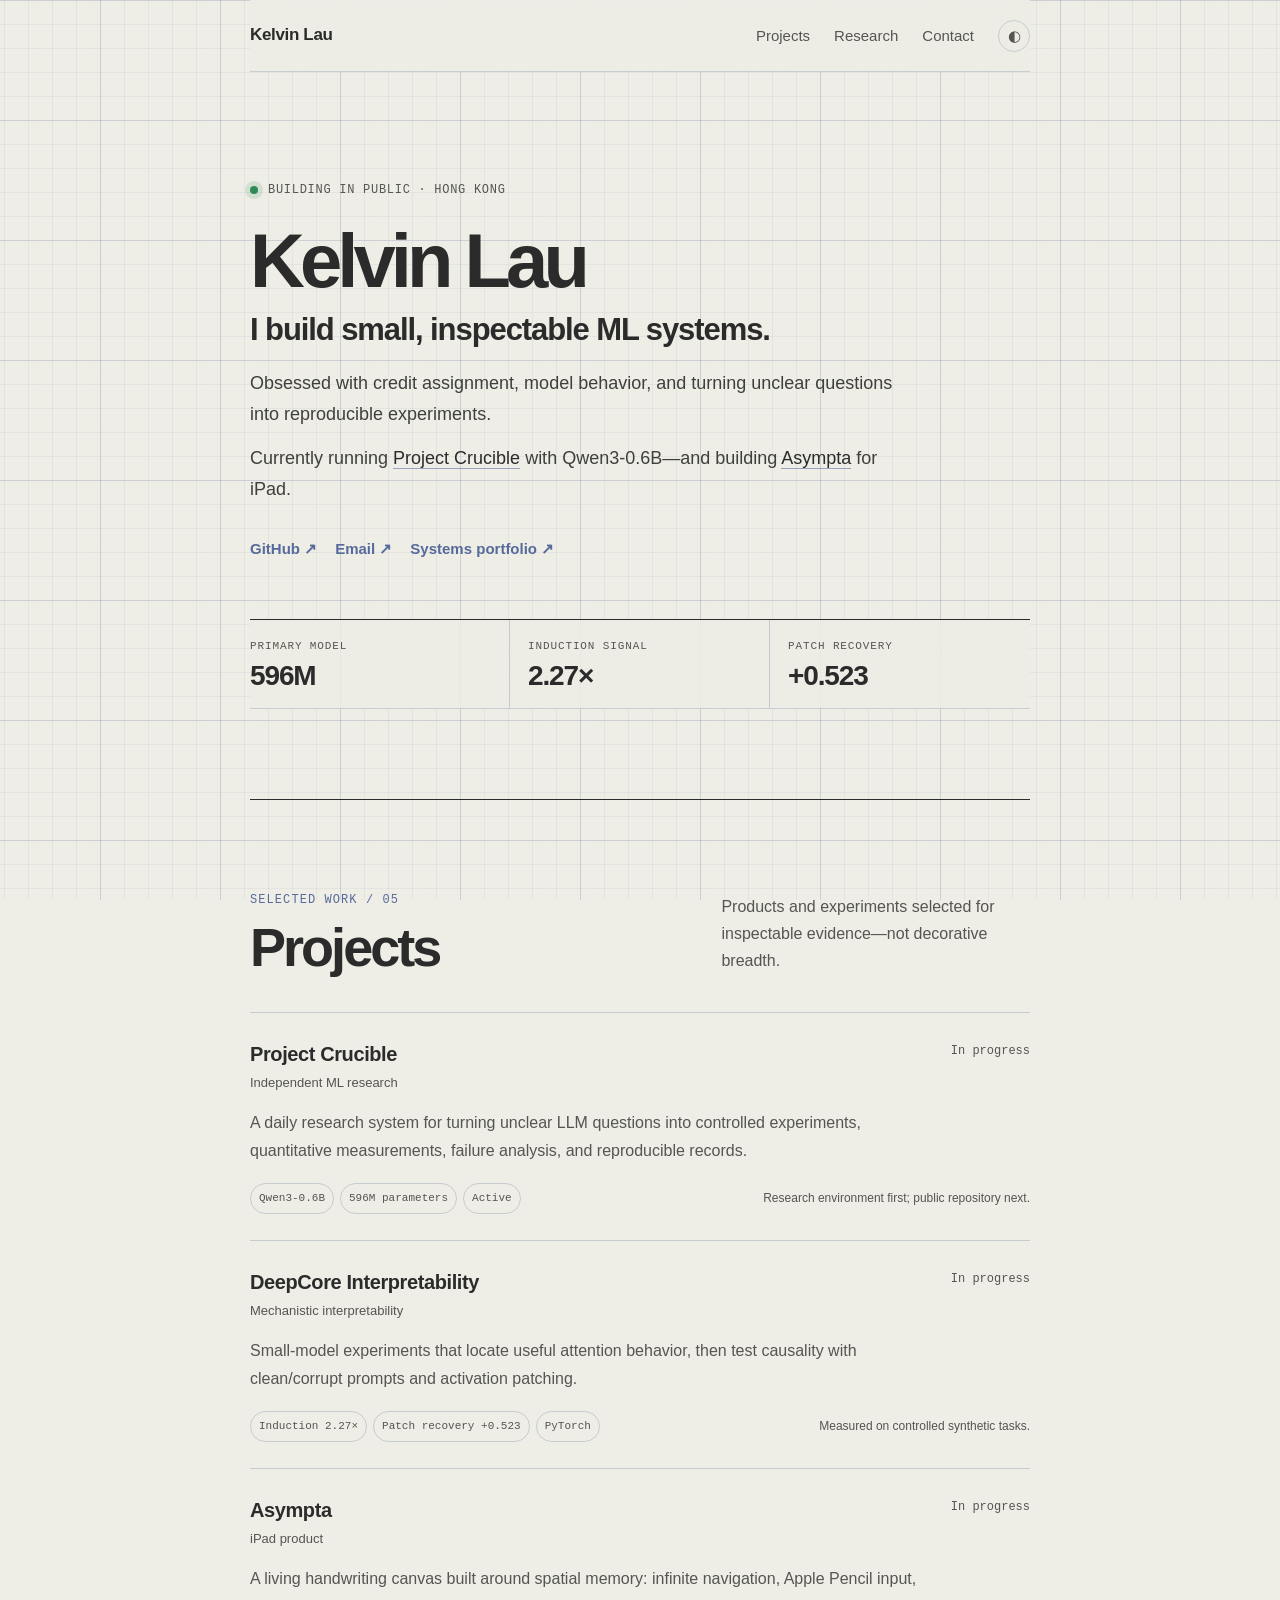
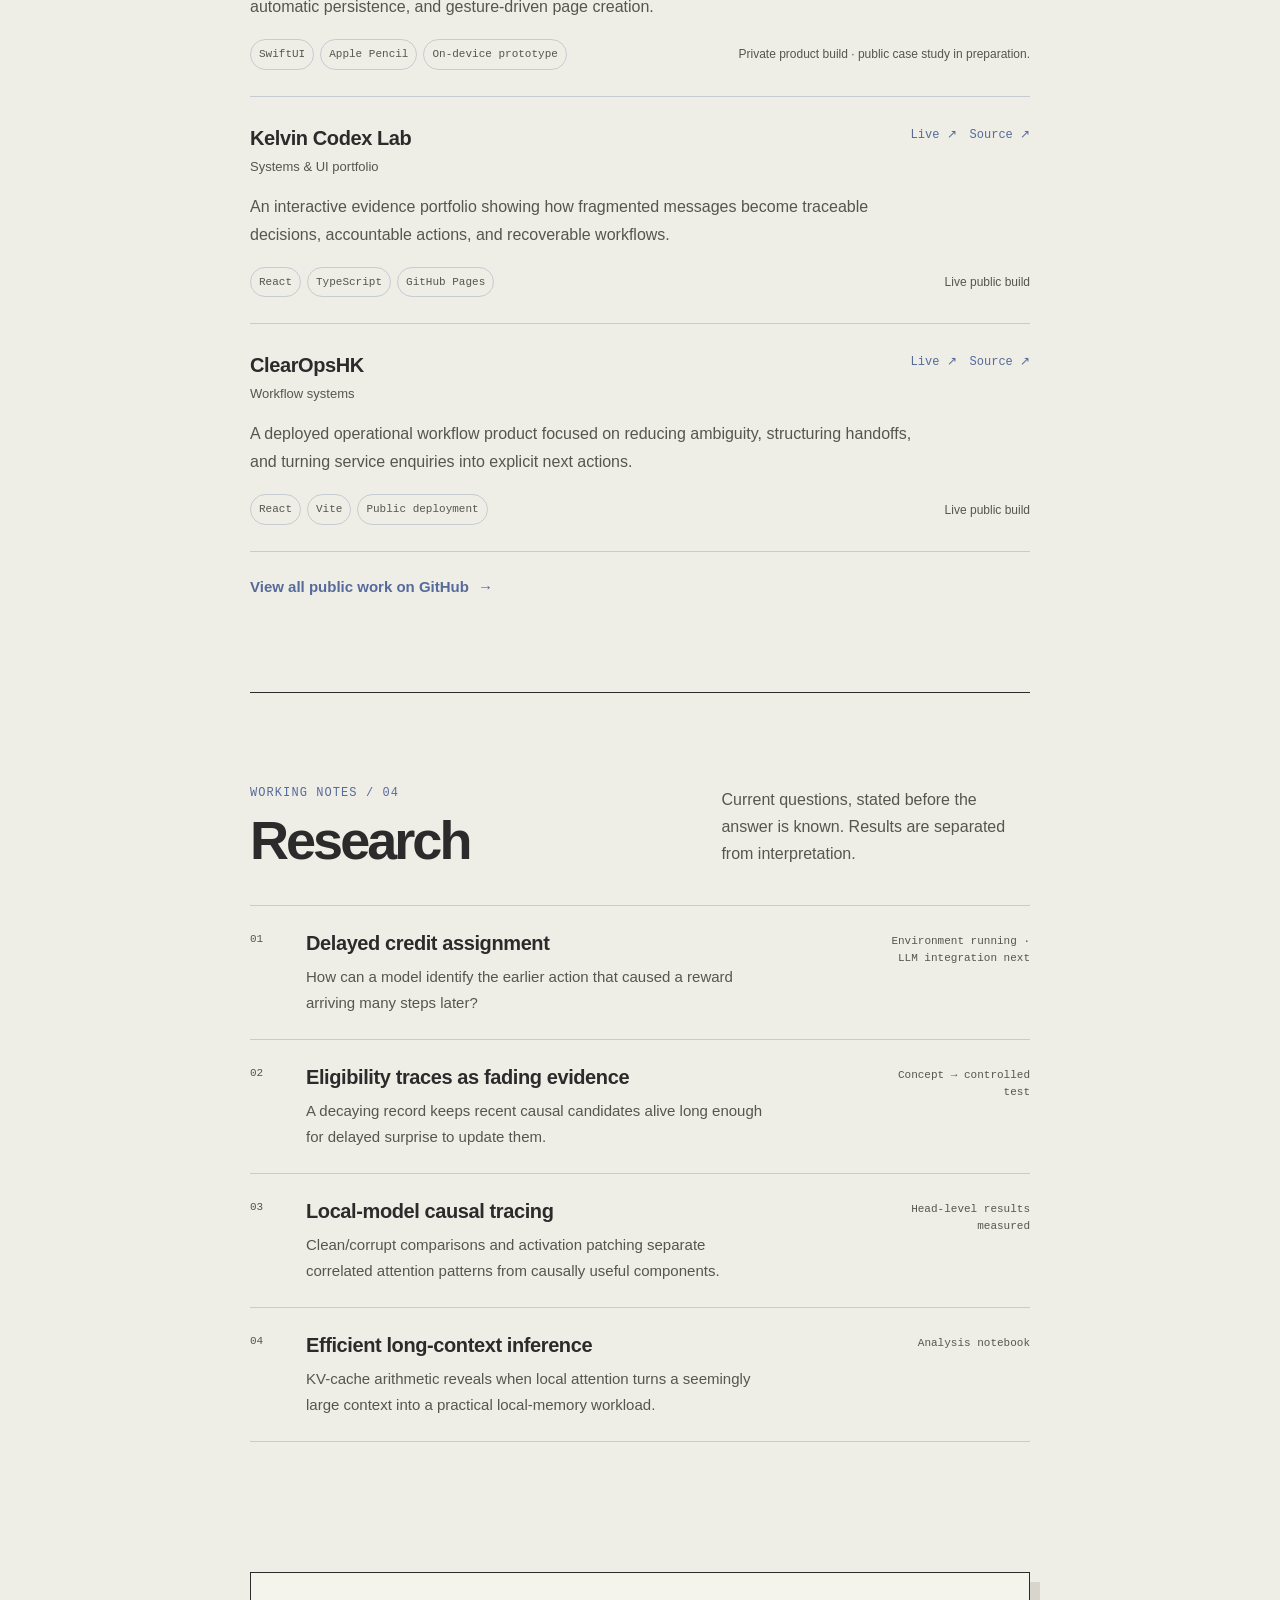
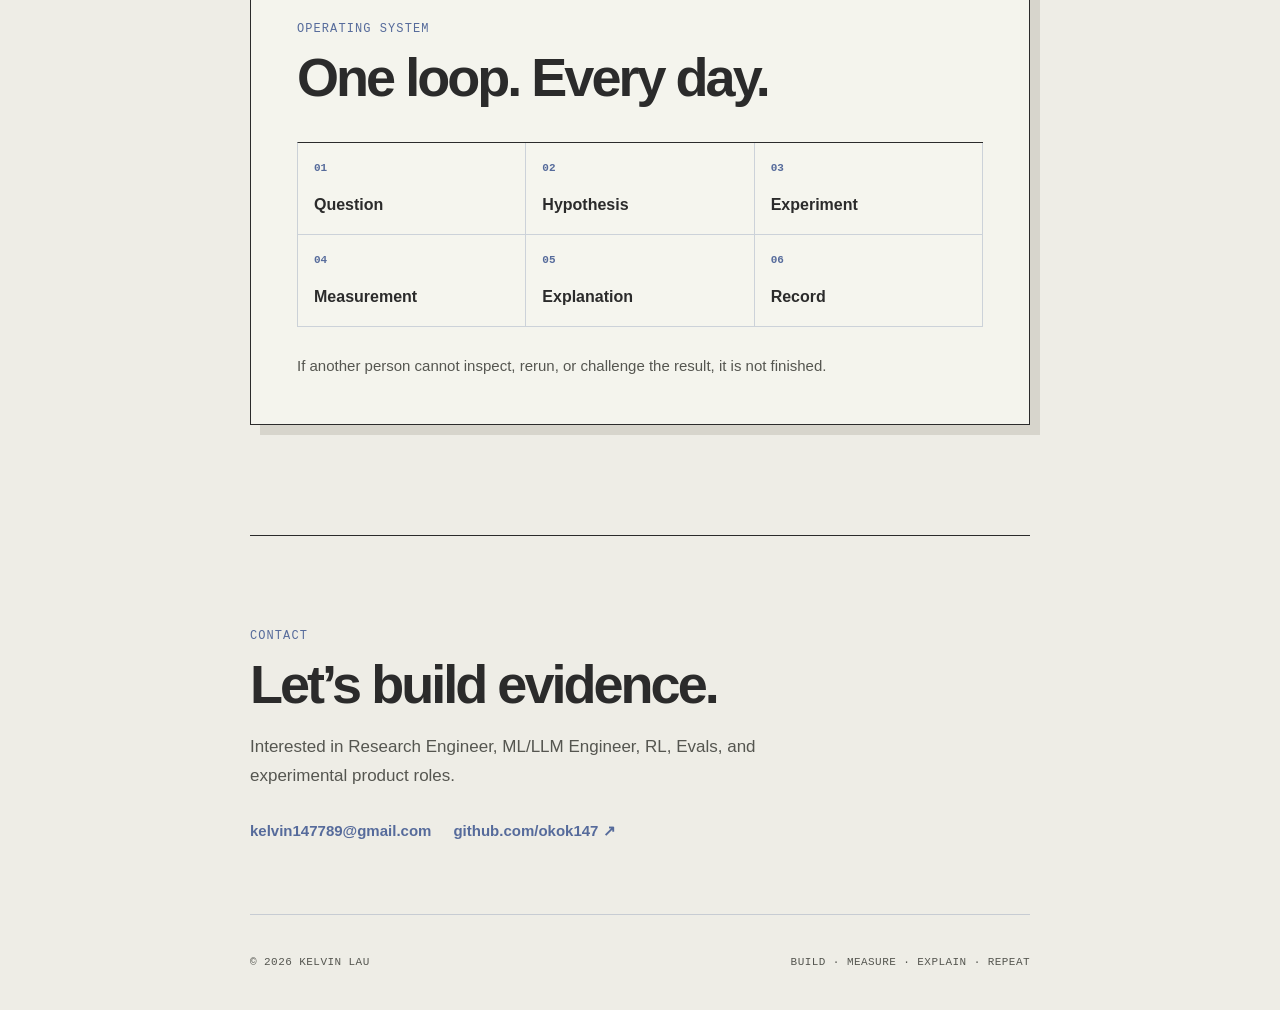
==== commit 95f9693a: "Refresh published typography assets" ====
--- a/index.html
+++ b/index.html
@@ -9,7 +9,7 @@
     />
     <meta name="theme-color" content="#eeede6" />
     <title>Kelvin Lau — Research Engineer &amp; Builder</title>
-    <link rel="stylesheet" href="assets/styles.css" />
+    <link rel="stylesheet" href="assets/styles.css?v=20260813-readability" />
     <script src="assets/main.js" defer></script>
   </head>
   <body>
--- a/assets/styles.css
+++ b/assets/styles.css
@@ -2,8 +2,8 @@
   --paper: #eeede6;
   --surface: #f6f5ef;
   --ink: #2b2b2b;
-  --pencil: #4a4a4a;
-  --muted: #64645f;
+  --pencil: #3f403d;
+  --muted: #555650;
   --line: rgba(86, 107, 155, 0.26);
   --line-strong: rgba(86, 107, 155, 0.56);
   --grid: rgba(113, 131, 170, 0.09);
@@ -19,8 +19,8 @@
   --paper: #1c1d1d;
   --surface: #232525;
   --ink: #e9e7de;
-  --pencil: #cfcdc3;
-  --muted: #aaa99f;
+  --pencil: #d8d6cd;
+  --muted: #c1c0b8;
   --line: rgba(142, 163, 210, 0.24);
   --line-strong: rgba(142, 163, 210, 0.52);
   --grid: rgba(142, 163, 210, 0.07);
@@ -55,8 +55,8 @@
   color: var(--ink);
   font-family: -apple-system, BlinkMacSystemFont, "Segoe UI", Inter, Helvetica,
     Arial, sans-serif;
-  font-size: 15px;
-  line-height: 1.65;
+  font-size: 17px;
+  line-height: 1.7;
   transition: background 180ms ease, color 180ms ease;
 }
 
@@ -134,7 +134,7 @@
   align-items: center;
   gap: 24px;
   color: var(--muted);
-  font-size: 13px;
+  font-size: 15px;
 }
 
 .site-header nav a,
@@ -171,7 +171,7 @@
   margin-bottom: 24px;
   color: var(--muted);
   font-family: ui-monospace, "SFMono-Regular", Menlo, Consolas, monospace;
-  font-size: 11px;
+  font-size: 12px;
   letter-spacing: 0.06em;
   text-transform: uppercase;
 }
@@ -186,7 +186,7 @@
 
 .hero h1 {
   margin: 0 0 12px;
-  font-size: clamp(46px, 9vw, 72px);
+  font-size: clamp(52px, 9vw, 76px);
   line-height: 0.98;
   letter-spacing: -0.065em;
   font-weight: 740;
@@ -194,7 +194,7 @@
 
 .hero-line {
   margin: 0 0 18px;
-  font-size: clamp(20px, 4vw, 27px);
+  font-size: clamp(24px, 4vw, 31px);
   line-height: 1.25;
   letter-spacing: -0.035em;
   font-weight: 620;
@@ -205,7 +205,7 @@
   max-width: 650px;
   margin: 0;
   color: var(--pencil);
-  font-size: 16px;
+  font-size: 18px;
   line-height: 1.75;
 }
 
@@ -234,7 +234,7 @@
 .all-link,
 .contact-links a {
   color: var(--accent);
-  font-size: 13px;
+  font-size: 15px;
   font-weight: 620;
 }
 
@@ -270,14 +270,14 @@
 .signal-row dt {
   color: var(--muted);
   font-family: ui-monospace, "SFMono-Regular", Menlo, Consolas, monospace;
-  font-size: 9px;
+  font-size: 11px;
   letter-spacing: 0.08em;
   text-transform: uppercase;
 }
 
 .signal-row dd {
   margin: 6px 0 0;
-  font-size: 25px;
+  font-size: 28px;
   line-height: 1;
   letter-spacing: -0.04em;
   font-weight: 680;
@@ -300,7 +300,7 @@
   margin: 0 0 10px;
   color: var(--accent);
   font-family: ui-monospace, "SFMono-Regular", Menlo, Consolas, monospace;
-  font-size: 10px;
+  font-size: 12px;
   letter-spacing: 0.09em;
   text-transform: uppercase;
 }
@@ -309,7 +309,7 @@
 .method h2,
 .contact h2 {
   margin: 0;
-  font-size: clamp(34px, 6vw, 48px);
+  font-size: clamp(40px, 6vw, 54px);
   line-height: 1;
   letter-spacing: -0.055em;
 }
@@ -317,7 +317,7 @@
 .section-heading > p {
   margin: 0;
   color: var(--muted);
-  font-size: 13px;
+  font-size: 16px;
   line-height: 1.7;
 }
 
@@ -347,7 +347,7 @@
 .project h3,
 .note h3 {
   margin: 0;
-  font-size: 17px;
+  font-size: 20px;
   line-height: 1.35;
   letter-spacing: -0.02em;
 }
@@ -355,7 +355,7 @@
 .project-head p {
   margin: 4px 0 0;
   color: var(--muted);
-  font-size: 11px;
+  font-size: 13px;
 }
 
 .project-actions {
@@ -363,7 +363,7 @@
   gap: 13px;
   color: var(--muted);
   font-family: ui-monospace, "SFMono-Regular", Menlo, Consolas, monospace;
-  font-size: 10px;
+  font-size: 12px;
   white-space: nowrap;
 }
 
@@ -375,8 +375,8 @@
   max-width: 680px;
   margin: 15px 0 0;
   color: var(--muted);
-  font-size: 13px;
-  line-height: 1.7;
+  font-size: 16px;
+  line-height: 1.75;
 }
 
 .project-foot {
@@ -399,12 +399,12 @@
   border-radius: 99px;
   color: var(--muted);
   font-family: ui-monospace, "SFMono-Regular", Menlo, Consolas, monospace;
-  font-size: 9px;
+  font-size: 11px;
 }
 
 .project-foot small {
   color: var(--muted);
-  font-size: 9px;
+  font-size: 12px;
   text-align: right;
 }
 
@@ -431,15 +431,15 @@
 .note small {
   color: var(--muted);
   font-family: ui-monospace, "SFMono-Regular", Menlo, Consolas, monospace;
-  font-size: 9px;
+  font-size: 11px;
 }
 
 .note p {
   max-width: 470px;
   margin: 7px 0 0;
   color: var(--muted);
-  font-size: 12px;
-  line-height: 1.65;
+  font-size: 15px;
+  line-height: 1.7;
 }
 
 .note small {
@@ -475,21 +475,21 @@
   border-right: 1px solid var(--line);
   border-bottom: 1px solid var(--line);
   background: color-mix(in srgb, var(--surface) 90%, transparent);
-  font-size: 13px;
+  font-size: 16px;
   font-weight: 620;
 }
 
 .method li span {
   color: var(--accent);
   font-family: ui-monospace, "SFMono-Regular", Menlo, Consolas, monospace;
-  font-size: 9px;
+  font-size: 11px;
 }
 
 .method-rule {
   max-width: 570px;
   margin: 26px 0 0;
   color: var(--muted);
-  font-size: 12px;
+  font-size: 15px;
 }
 
 .contact {
@@ -500,7 +500,7 @@
   max-width: 600px;
   margin: 22px 0 0;
   color: var(--muted);
-  font-size: 14px;
+  font-size: 17px;
 }
 
 .contact-links {
@@ -519,7 +519,7 @@
   border-top: 1px solid var(--line);
   color: var(--muted);
   font-family: ui-monospace, "SFMono-Regular", Menlo, Consolas, monospace;
-  font-size: 9px;
+  font-size: 11px;
   letter-spacing: 0.04em;
   text-transform: uppercase;
 }
@@ -544,7 +544,7 @@
   }
 
   .signal-row dd {
-    font-size: 20px;
+    font-size: 24px;
   }
 
   .signal-row div,
@@ -648,4 +648,3 @@
     transition-duration: 0.01ms !important;
   }
 }
-
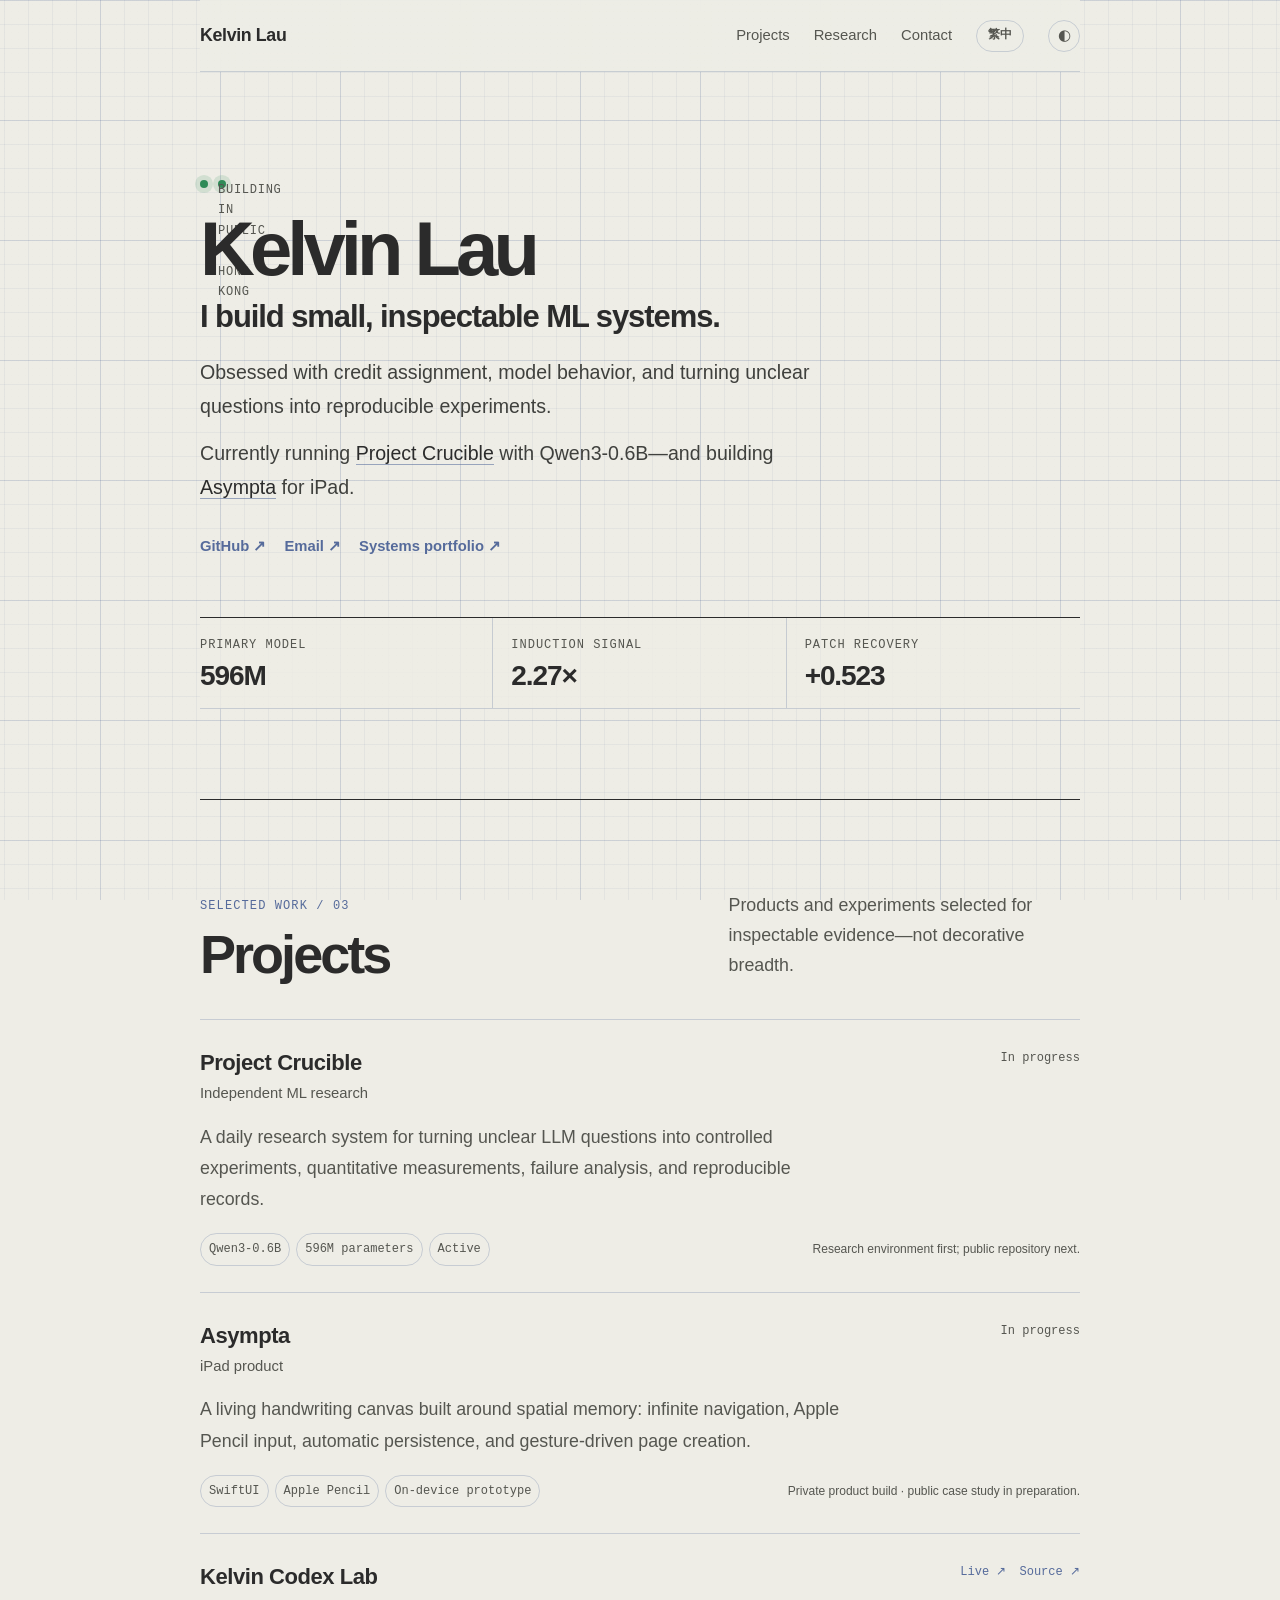
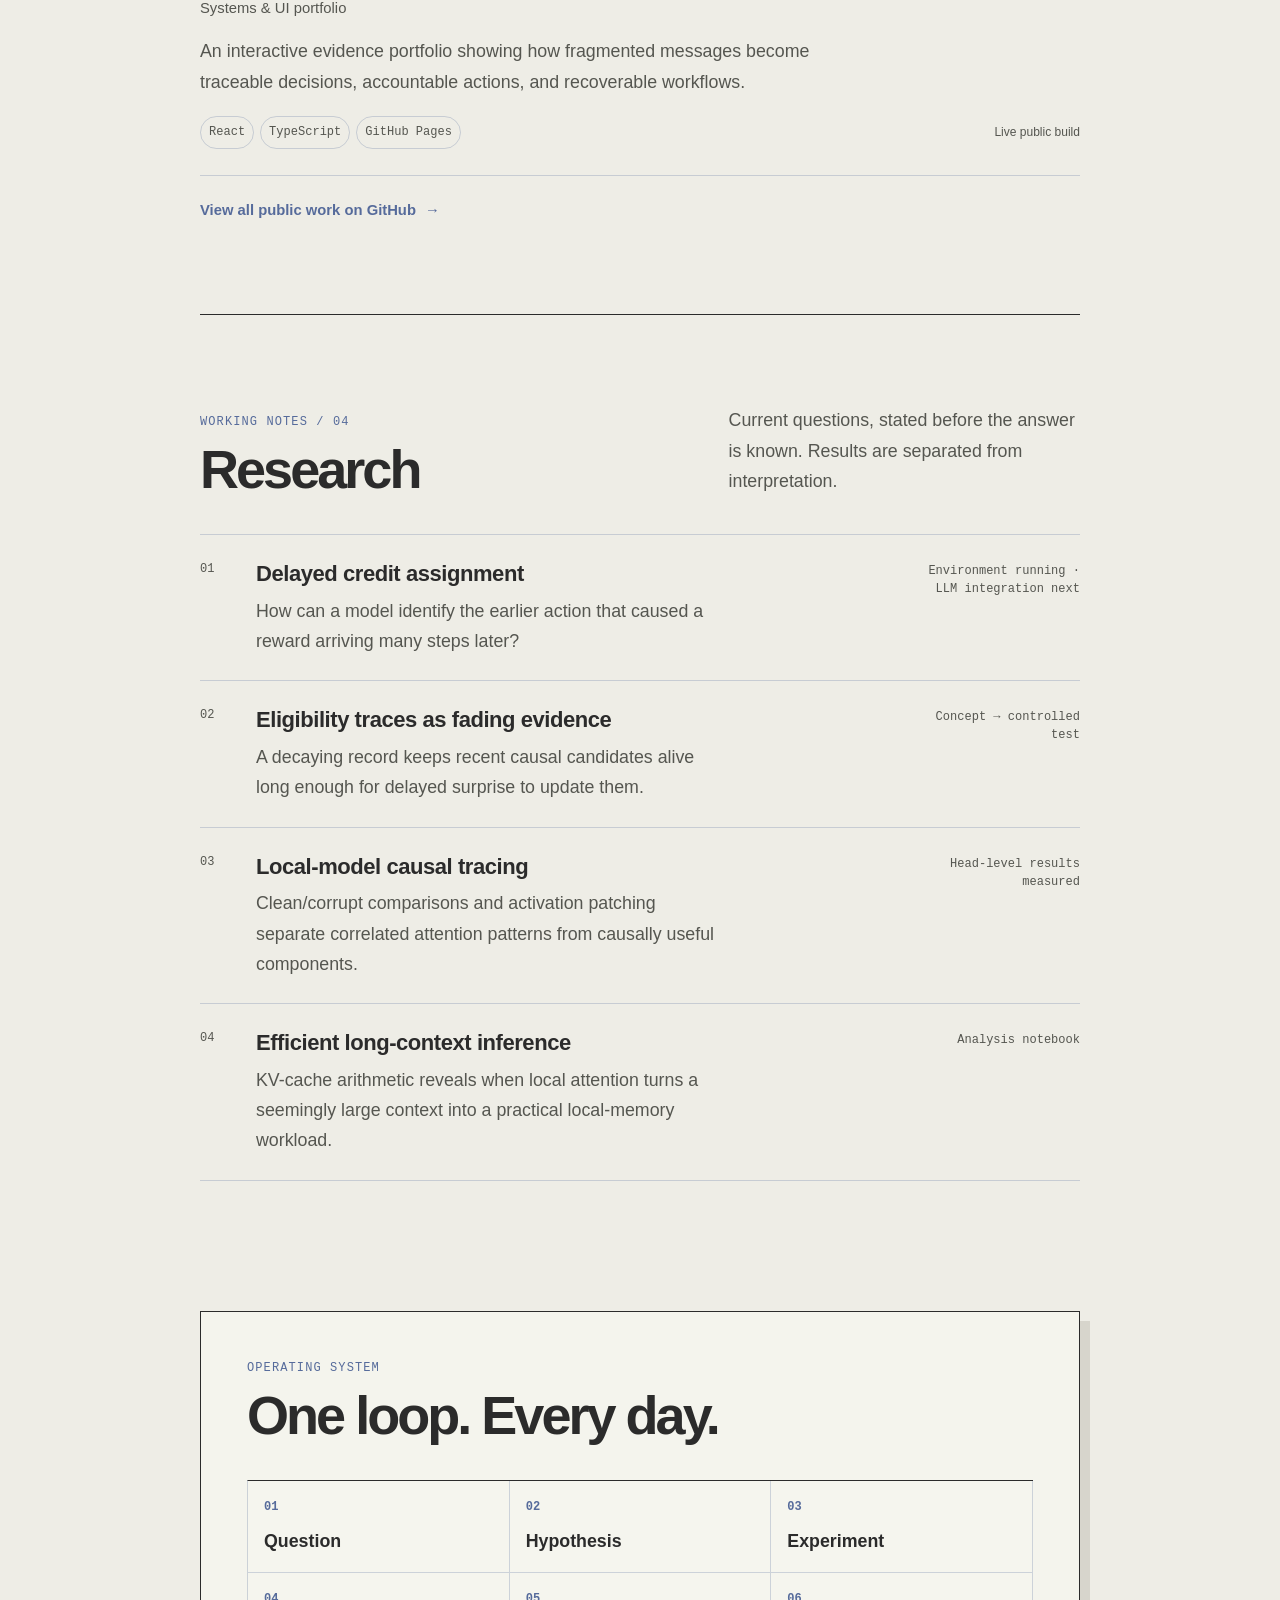
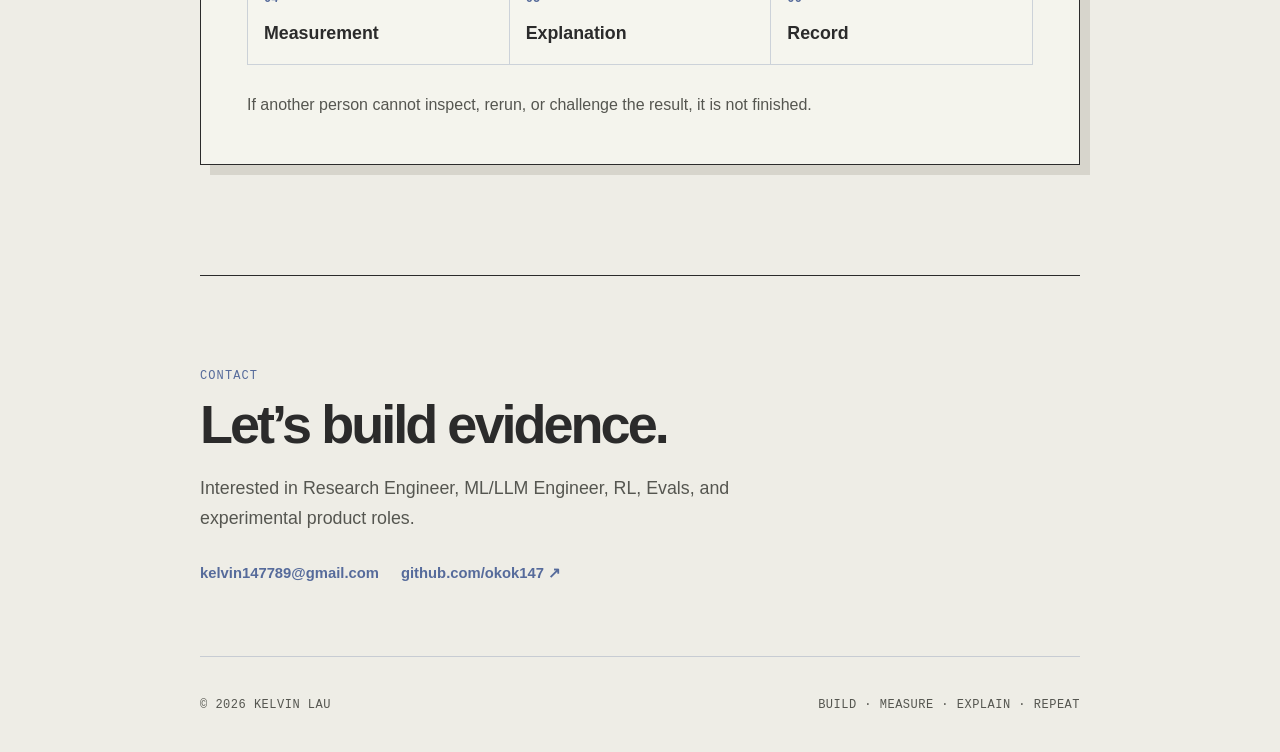
==== commit f67a6b0c: "Add responsive bilingual portfolio" ====
--- a/index.html
+++ b/index.html
@@ -9,18 +9,25 @@
     />
     <meta name="theme-color" content="#eeede6" />
     <title>Kelvin Lau — Research Engineer &amp; Builder</title>
-    <link rel="stylesheet" href="assets/styles.css?v=20260813-readability" />
-    <script src="assets/main.js" defer></script>
+    <link rel="stylesheet" href="assets/styles.css?v=20260813-fluid-i18n" />
+    <script src="assets/main.js?v=20260813-fluid-i18n" defer></script>
   </head>
   <body>
-    <a class="skip-link" href="#content">Skip to content</a>
+    <a class="skip-link" href="#content" data-i18n="skip">Skip to content</a>
 
     <header class="site-header">
       <a class="wordmark" href="#top" aria-label="Kelvin Lau — home">Kelvin Lau</a>
       <nav aria-label="Primary navigation">
-        <a href="#projects">Projects</a>
-        <a href="#research">Research</a>
-        <a href="#contact">Contact</a>
+        <a href="#projects" data-i18n="nav.projects">Projects</a>
+        <a href="#research" data-i18n="nav.research">Research</a>
+        <a href="#contact" data-i18n="nav.contact">Contact</a>
+        <button
+          class="language-toggle"
+          id="language-toggle"
+          type="button"
+          aria-label="切換至繁體中文"
+          title="切換至繁體中文"
+        >繁中</button>
         <button
           class="theme-toggle"
           id="theme-toggle"
@@ -33,155 +40,160 @@
 
     <main id="content">
       <section class="hero" id="top">
-        <div class="availability"><span aria-hidden="true"></span>Building in public · Hong Kong</div>
+        <div class="availability">
+          <span aria-hidden="true"></span>
+          <span data-i18n="availability">Building in public · Hong Kong</span>
+        </div>
         <h1>Kelvin Lau</h1>
-        <p class="hero-line">I build small, inspectable ML systems.</p>
-        <p class="hero-copy">
-          Obsessed with credit assignment, model behavior, and turning unclear
-          questions into reproducible experiments.
+        <p class="hero-line" data-i18n="hero.line">I build small, inspectable ML systems.</p>
+        <p class="hero-copy" data-i18n="hero.copy">
+          Obsessed with credit assignment, model behavior, and turning unclear questions into reproducible experiments.
         </p>
-        <p class="hero-current">
-          Currently running <a href="#projects">Project Crucible</a> with
-          Qwen3-0.6B—and building <a href="#asympta">Asympta</a> for iPad.
+        <p class="hero-current" data-i18n-html="hero.current">
+          Currently running <a href="#projects">Project Crucible</a> with Qwen3-0.6B—and building
+          <a href="#asympta">Asympta</a> for iPad.
         </p>
         <div class="social-links" aria-label="Profile links">
-          <a href="https://github.com/okok147">GitHub <span aria-hidden="true">↗</span></a>
-          <a href="mailto:kelvin147789@gmail.com">Email <span aria-hidden="true">↗</span></a>
-          <a href="https://okok147.github.io/-kelvin-codex-lab/">Systems portfolio <span aria-hidden="true">↗</span></a>
+          <a href="https://github.com/okok147" target="_blank" rel="noreferrer">GitHub <span aria-hidden="true">↗</span></a>
+          <a href="mailto:kelvin147789@gmail.com"><span data-i18n="links.email">Email</span> <span aria-hidden="true">↗</span></a>
+          <a href="https://okok147.github.io/-kelvin-codex-lab/" target="_blank" rel="noreferrer">
+            <span data-i18n="links.systems">Systems portfolio</span> <span aria-hidden="true">↗</span>
+          </a>
         </div>
         <dl class="signal-row" aria-label="Current research signals">
-          <div><dt>Primary model</dt><dd>596M</dd></div>
-          <div><dt>Induction signal</dt><dd>2.27×</dd></div>
-          <div><dt>Patch recovery</dt><dd>+0.523</dd></div>
+          <div><dt data-i18n="signals.model">Primary model</dt><dd>596M</dd></div>
+          <div><dt data-i18n="signals.induction">Induction signal</dt><dd>2.27×</dd></div>
+          <div><dt data-i18n="signals.patch">Patch recovery</dt><dd>+0.523</dd></div>
         </dl>
       </section>
 
       <section class="section" id="projects">
         <div class="section-heading">
-          <div><p class="kicker">Selected work / 05</p><h2>Projects</h2></div>
-          <p>Products and experiments selected for inspectable evidence—not decorative breadth.</p>
+          <div>
+            <p class="kicker"><span data-i18n="projects.selected">Selected work</span> / 03</p>
+            <h2 data-i18n="nav.projects">Projects</h2>
+          </div>
+          <p data-i18n="projects.intro">
+            Products and experiments selected for inspectable evidence—not decorative breadth.
+          </p>
         </div>
 
         <div class="project-list">
           <article class="project">
             <div class="project-head">
-              <div><h3>Project Crucible</h3><p>Independent ML research</p></div>
-              <div class="project-actions"><span>In progress</span></div>
+              <div><h3>Project Crucible</h3><p data-i18n="project.crucible.type">Independent ML research</p></div>
+              <div class="project-actions"><span data-i18n="actions.progress">In progress</span></div>
             </div>
-            <p class="project-description">
+            <p class="project-description" data-i18n="project.crucible.description">
               A daily research system for turning unclear LLM questions into controlled experiments,
               quantitative measurements, failure analysis, and reproducible records.
             </p>
             <div class="project-foot">
-              <div class="tags"><span>Qwen3-0.6B</span><span>596M parameters</span><span>Active</span></div>
-              <small>Research environment first; public repository next.</small>
+              <div class="tags"><span>Qwen3-0.6B</span><span data-i18n="project.crucible.parameters">596M parameters</span><span data-i18n="project.crucible.active">Active</span></div>
+              <small data-i18n="project.crucible.detail">Research environment first; public repository next.</small>
+            </div>
+          </article>
+
+          <article class="project" id="asympta">
+            <div class="project-head">
+              <div><h3>Asympta</h3><p data-i18n="project.asympta.type">iPad product</p></div>
+              <div class="project-actions"><span data-i18n="actions.progress">In progress</span></div>
+            </div>
+            <p class="project-description" data-i18n="project.asympta.description">
+              A living handwriting canvas built around spatial memory: infinite navigation,
+              Apple Pencil input, automatic persistence, and gesture-driven page creation.
+            </p>
+            <div class="project-foot">
+              <div class="tags"><span>SwiftUI</span><span>Apple Pencil</span><span data-i18n="project.asympta.prototype">On-device prototype</span></div>
+              <small data-i18n="project.asympta.detail">Private product build · public case study in preparation.</small>
             </div>
           </article>
 
           <article class="project">
             <div class="project-head">
-              <div><h3>DeepCore Interpretability</h3><p>Mechanistic interpretability</p></div>
-              <div class="project-actions"><span>In progress</span></div>
-            </div>
-            <p class="project-description">
-              Small-model experiments that locate useful attention behavior, then test causality
-              with clean/corrupt prompts and activation patching.
-            </p>
-            <div class="project-foot">
-              <div class="tags"><span>Induction 2.27×</span><span>Patch recovery +0.523</span><span>PyTorch</span></div>
-              <small>Measured on controlled synthetic tasks.</small>
-            </div>
-          </article>
-
-          <article class="project" id="asympta">
-            <div class="project-head">
-              <div><h3>Asympta</h3><p>iPad product</p></div>
-              <div class="project-actions"><span>In progress</span></div>
-            </div>
-            <p class="project-description">
-              A living handwriting canvas built around spatial memory: infinite navigation,
-              Apple Pencil input, automatic persistence, and gesture-driven page creation.
-            </p>
-            <div class="project-foot">
-              <div class="tags"><span>SwiftUI</span><span>Apple Pencil</span><span>On-device prototype</span></div>
-              <small>Private product build · public case study in preparation.</small>
-            </div>
-          </article>
-
-          <article class="project">
-            <div class="project-head">
-              <div><h3>Kelvin Codex Lab</h3><p>Systems &amp; UI portfolio</p></div>
+              <div><h3>Kelvin Codex Lab</h3><p data-i18n="project.codex.type">Systems &amp; UI portfolio</p></div>
               <div class="project-actions">
-                <a href="https://okok147.github.io/-kelvin-codex-lab/">Live ↗</a>
-                <a href="https://github.com/okok147/-kelvin-codex-lab">Source ↗</a>
+                <a href="https://okok147.github.io/-kelvin-codex-lab/" target="_blank" rel="noreferrer"><span data-i18n="actions.live">Live</span> ↗</a>
+                <a href="https://github.com/okok147/-kelvin-codex-lab" target="_blank" rel="noreferrer"><span data-i18n="actions.source">Source</span> ↗</a>
               </div>
             </div>
-            <p class="project-description">
+            <p class="project-description" data-i18n="project.codex.description">
               An interactive evidence portfolio showing how fragmented messages become traceable
               decisions, accountable actions, and recoverable workflows.
             </p>
             <div class="project-foot">
               <div class="tags"><span>React</span><span>TypeScript</span><span>GitHub Pages</span></div>
-              <small>Live public build</small>
-            </div>
-          </article>
-
-          <article class="project">
-            <div class="project-head">
-              <div><h3>ClearOpsHK</h3><p>Workflow systems</p></div>
-              <div class="project-actions">
-                <a href="https://okok147.github.io/ClearOpsHK/">Live ↗</a>
-                <a href="https://github.com/okok147/ClearOpsHK">Source ↗</a>
-              </div>
-            </div>
-            <p class="project-description">
-              A deployed operational workflow product focused on reducing ambiguity, structuring
-              handoffs, and turning service enquiries into explicit next actions.
-            </p>
-            <div class="project-foot">
-              <div class="tags"><span>React</span><span>Vite</span><span>Public deployment</span></div>
-              <small>Live public build</small>
+              <small data-i18n="project.codex.detail">Live public build</small>
             </div>
           </article>
         </div>
-        <a class="all-link" href="https://github.com/okok147">View all public work on GitHub <span aria-hidden="true">→</span></a>
+        <a class="all-link" href="https://github.com/okok147" target="_blank" rel="noreferrer">
+          <span data-i18n="projects.all">View all public work on GitHub</span> <span aria-hidden="true">→</span>
+        </a>
       </section>
 
       <section class="section" id="research">
         <div class="section-heading">
-          <div><p class="kicker">Working notes / 04</p><h2>Research</h2></div>
-          <p>Current questions, stated before the answer is known. Results are separated from interpretation.</p>
+          <div>
+            <p class="kicker"><span data-i18n="research.notes">Working notes</span> / 04</p>
+            <h2 data-i18n="nav.research">Research</h2>
+          </div>
+          <p data-i18n="research.intro">
+            Current questions, stated before the answer is known. Results are separated from interpretation.
+          </p>
         </div>
         <div class="note-list">
-          <article class="note"><span>01</span><div><h3>Delayed credit assignment</h3><p>How can a model identify the earlier action that caused a reward arriving many steps later?</p></div><small>Environment running · LLM integration next</small></article>
-          <article class="note"><span>02</span><div><h3>Eligibility traces as fading evidence</h3><p>A decaying record keeps recent causal candidates alive long enough for delayed surprise to update them.</p></div><small>Concept → controlled test</small></article>
-          <article class="note"><span>03</span><div><h3>Local-model causal tracing</h3><p>Clean/corrupt comparisons and activation patching separate correlated attention patterns from causally useful components.</p></div><small>Head-level results measured</small></article>
-          <article class="note"><span>04</span><div><h3>Efficient long-context inference</h3><p>KV-cache arithmetic reveals when local attention turns a seemingly large context into a practical local-memory workload.</p></div><small>Analysis notebook</small></article>
+          <article class="note">
+            <span>01</span>
+            <div><h3 data-i18n="note.1.title">Delayed credit assignment</h3><p data-i18n="note.1.summary">How can a model identify the earlier action that caused a reward arriving many steps later?</p></div>
+            <small data-i18n="note.1.status">Environment running · LLM integration next</small>
+          </article>
+          <article class="note">
+            <span>02</span>
+            <div><h3 data-i18n="note.2.title">Eligibility traces as fading evidence</h3><p data-i18n="note.2.summary">A decaying record keeps recent causal candidates alive long enough for delayed surprise to update them.</p></div>
+            <small data-i18n="note.2.status">Concept → controlled test</small>
+          </article>
+          <article class="note">
+            <span>03</span>
+            <div><h3 data-i18n="note.3.title">Local-model causal tracing</h3><p data-i18n="note.3.summary">Clean/corrupt comparisons and activation patching separate correlated attention patterns from causally useful components.</p></div>
+            <small data-i18n="note.3.status">Head-level results measured</small>
+          </article>
+          <article class="note">
+            <span>04</span>
+            <div><h3 data-i18n="note.4.title">Efficient long-context inference</h3><p data-i18n="note.4.summary">KV-cache arithmetic reveals when local attention turns a seemingly large context into a practical local-memory workload.</p></div>
+            <small data-i18n="note.4.status">Analysis notebook</small>
+          </article>
         </div>
       </section>
 
       <section class="method" aria-labelledby="method-title">
-        <p class="kicker">Operating system</p>
-        <h2 id="method-title">One loop. Every day.</h2>
+        <p class="kicker" data-i18n="method.kicker">Operating system</p>
+        <h2 id="method-title" data-i18n="method.title">One loop. Every day.</h2>
         <ol>
-          <li><span>01</span>Question</li><li><span>02</span>Hypothesis</li>
-          <li><span>03</span>Experiment</li><li><span>04</span>Measurement</li>
-          <li><span>05</span>Explanation</li><li><span>06</span>Record</li>
+          <li><span>01</span><div data-i18n="method.question">Question</div></li>
+          <li><span>02</span><div data-i18n="method.hypothesis">Hypothesis</div></li>
+          <li><span>03</span><div data-i18n="method.experiment">Experiment</div></li>
+          <li><span>04</span><div data-i18n="method.measurement">Measurement</div></li>
+          <li><span>05</span><div data-i18n="method.explanation">Explanation</div></li>
+          <li><span>06</span><div data-i18n="method.record">Record</div></li>
         </ol>
-        <p class="method-rule">If another person cannot inspect, rerun, or challenge the result, it is not finished.</p>
+        <p class="method-rule" data-i18n="method.rule">If another person cannot inspect, rerun, or challenge the result, it is not finished.</p>
       </section>
 
       <section class="contact section" id="contact">
-        <p class="kicker">Contact</p>
-        <h2>Let’s build evidence.</h2>
-        <p>Interested in Research Engineer, ML/LLM Engineer, RL, Evals, and experimental product roles.</p>
+        <p class="kicker" data-i18n="nav.contact">Contact</p>
+        <h2 data-i18n="contact.title">Let’s build evidence.</h2>
+        <p data-i18n="contact.copy">Interested in Research Engineer, ML/LLM Engineer, RL, Evals, and experimental product roles.</p>
         <div class="contact-links">
           <a href="mailto:kelvin147789@gmail.com">kelvin147789@gmail.com</a>
-          <a href="https://github.com/okok147">github.com/okok147 ↗</a>
+          <a href="https://github.com/okok147" target="_blank" rel="noreferrer">github.com/okok147 ↗</a>
         </div>
       </section>
     </main>
 
-    <footer><span>© 2026 Kelvin Lau</span><span>Build · Measure · Explain · Repeat</span></footer>
+    <footer>
+      <span>© 2026 Kelvin Lau</span>
+      <span data-i18n="footer">Build · Measure · Explain · Repeat</span>
+    </footer>
   </body>
 </html>
--- a/assets/styles.css
+++ b/assets/styles.css
@@ -12,6 +12,17 @@
   --accent: #566b9b;
   --accent-soft: #dde2ed;
   --good: #2e8b57;
+  --page-width: min(calc(100% - clamp(24px, 6vw, 64px)), 880px);
+  --text-micro: clamp(11px, calc(10px + 0.16vw), 13px);
+  --text-small: clamp(13px, calc(12px + 0.22vw), 15px);
+  --text-support: clamp(15px, calc(14px + 0.2vw), 16px);
+  --text-body: clamp(16px, calc(15px + 0.22vw), 18px);
+  --text-lead: clamp(17px, calc(16px + 0.28vw), 20px);
+  --text-card-title: clamp(19px, calc(18px + 0.35vw), 22px);
+  --text-subtitle: clamp(24px, calc(20px + 1vw), 31px);
+  --text-section: clamp(38px, calc(30px + 2.2vw), 54px);
+  --text-display: clamp(48px, calc(34px + 4vw), 76px);
+  --text-signal: clamp(24px, calc(21px + 0.55vw), 29px);
   color-scheme: light;
 }
 
@@ -55,7 +66,7 @@
   color: var(--ink);
   font-family: -apple-system, BlinkMacSystemFont, "Segoe UI", Inter, Helvetica,
     Arial, sans-serif;
-  font-size: 17px;
+  font-size: var(--text-body);
   line-height: 1.7;
   transition: background 180ms ease, color 180ms ease;
 }
@@ -107,7 +118,7 @@
 .site-header,
 main,
 footer {
-  width: min(100% - 40px, 780px);
+  width: var(--page-width);
   margin-inline: auto;
 }
 
@@ -134,30 +145,46 @@
   align-items: center;
   gap: 24px;
   color: var(--muted);
-  font-size: 15px;
+  font-size: var(--text-small);
 }
 
 .site-header nav a,
-.theme-toggle {
+.theme-toggle,
+.language-toggle {
   transition: color 160ms ease;
 }
 
 .site-header nav a:hover,
 .site-header nav a:focus-visible,
 .theme-toggle:hover,
-.theme-toggle:focus-visible {
+.theme-toggle:focus-visible,
+.language-toggle:hover,
+.language-toggle:focus-visible {
   color: var(--accent);
 }
 
-.theme-toggle {
-  width: 32px;
+.theme-toggle,
+.language-toggle {
   height: 32px;
   display: grid;
   place-items: center;
   border: 1px solid var(--line);
-  border-radius: 50%;
   background: transparent;
   cursor: pointer;
+}
+
+.theme-toggle {
+  width: 32px;
+  border-radius: 50%;
+}
+
+.language-toggle {
+  min-width: 48px;
+  padding-inline: 9px;
+  border-radius: 99px;
+  font-family: ui-monospace, "SFMono-Regular", Menlo, Consolas, monospace;
+  font-size: var(--text-micro);
+  font-weight: 650;
 }
 
 .hero {
@@ -171,7 +198,7 @@
   margin-bottom: 24px;
   color: var(--muted);
   font-family: ui-monospace, "SFMono-Regular", Menlo, Consolas, monospace;
-  font-size: 12px;
+  font-size: var(--text-micro);
   letter-spacing: 0.06em;
   text-transform: uppercase;
 }
@@ -186,7 +213,7 @@
 
 .hero h1 {
   margin: 0 0 12px;
-  font-size: clamp(52px, 9vw, 76px);
+  font-size: var(--text-display);
   line-height: 0.98;
   letter-spacing: -0.065em;
   font-weight: 740;
@@ -194,7 +221,7 @@
 
 .hero-line {
   margin: 0 0 18px;
-  font-size: clamp(24px, 4vw, 31px);
+  font-size: var(--text-subtitle);
   line-height: 1.25;
   letter-spacing: -0.035em;
   font-weight: 620;
@@ -205,7 +232,7 @@
   max-width: 650px;
   margin: 0;
   color: var(--pencil);
-  font-size: 18px;
+  font-size: var(--text-lead);
   line-height: 1.75;
 }
 
@@ -234,7 +261,7 @@
 .all-link,
 .contact-links a {
   color: var(--accent);
-  font-size: 15px;
+  font-size: var(--text-small);
   font-weight: 620;
 }
 
@@ -270,14 +297,14 @@
 .signal-row dt {
   color: var(--muted);
   font-family: ui-monospace, "SFMono-Regular", Menlo, Consolas, monospace;
-  font-size: 11px;
+  font-size: var(--text-micro);
   letter-spacing: 0.08em;
   text-transform: uppercase;
 }
 
 .signal-row dd {
   margin: 6px 0 0;
-  font-size: 28px;
+  font-size: var(--text-signal);
   line-height: 1;
   letter-spacing: -0.04em;
   font-weight: 680;
@@ -300,7 +327,7 @@
   margin: 0 0 10px;
   color: var(--accent);
   font-family: ui-monospace, "SFMono-Regular", Menlo, Consolas, monospace;
-  font-size: 12px;
+  font-size: var(--text-micro);
   letter-spacing: 0.09em;
   text-transform: uppercase;
 }
@@ -309,7 +336,7 @@
 .method h2,
 .contact h2 {
   margin: 0;
-  font-size: clamp(40px, 6vw, 54px);
+  font-size: var(--text-section);
   line-height: 1;
   letter-spacing: -0.055em;
 }
@@ -317,7 +344,7 @@
 .section-heading > p {
   margin: 0;
   color: var(--muted);
-  font-size: 16px;
+  font-size: var(--text-body);
   line-height: 1.7;
 }
 
@@ -347,7 +374,7 @@
 .project h3,
 .note h3 {
   margin: 0;
-  font-size: 20px;
+  font-size: var(--text-card-title);
   line-height: 1.35;
   letter-spacing: -0.02em;
 }
@@ -355,7 +382,7 @@
 .project-head p {
   margin: 4px 0 0;
   color: var(--muted);
-  font-size: 13px;
+  font-size: var(--text-small);
 }
 
 .project-actions {
@@ -363,7 +390,7 @@
   gap: 13px;
   color: var(--muted);
   font-family: ui-monospace, "SFMono-Regular", Menlo, Consolas, monospace;
-  font-size: 12px;
+  font-size: var(--text-micro);
   white-space: nowrap;
 }
 
@@ -372,11 +399,18 @@
 }
 
 .project-description {
-  max-width: 680px;
+  max-width: 65ch;
   margin: 15px 0 0;
   color: var(--muted);
-  font-size: 16px;
+  font-size: var(--text-body);
   line-height: 1.75;
+}
+
+.project-description,
+.note h3,
+.note p,
+.contact > p {
+  overflow-wrap: anywhere;
 }
 
 .project-foot {
@@ -399,12 +433,12 @@
   border-radius: 99px;
   color: var(--muted);
   font-family: ui-monospace, "SFMono-Regular", Menlo, Consolas, monospace;
-  font-size: 11px;
+  font-size: var(--text-micro);
 }
 
 .project-foot small {
   color: var(--muted);
-  font-size: 12px;
+  font-size: var(--text-micro);
   text-align: right;
 }
 
@@ -431,14 +465,14 @@
 .note small {
   color: var(--muted);
   font-family: ui-monospace, "SFMono-Regular", Menlo, Consolas, monospace;
-  font-size: 11px;
+  font-size: var(--text-micro);
 }
 
 .note p {
   max-width: 470px;
   margin: 7px 0 0;
   color: var(--muted);
-  font-size: 15px;
+  font-size: var(--text-body);
   line-height: 1.7;
 }
 
@@ -475,21 +509,21 @@
   border-right: 1px solid var(--line);
   border-bottom: 1px solid var(--line);
   background: color-mix(in srgb, var(--surface) 90%, transparent);
-  font-size: 16px;
+  font-size: var(--text-body);
   font-weight: 620;
 }
 
 .method li span {
   color: var(--accent);
   font-family: ui-monospace, "SFMono-Regular", Menlo, Consolas, monospace;
-  font-size: 11px;
+  font-size: var(--text-micro);
 }
 
 .method-rule {
   max-width: 570px;
   margin: 26px 0 0;
   color: var(--muted);
-  font-size: 15px;
+  font-size: var(--text-support);
 }
 
 .contact {
@@ -500,7 +534,7 @@
   max-width: 600px;
   margin: 22px 0 0;
   color: var(--muted);
-  font-size: 17px;
+  font-size: var(--text-body);
 }
 
 .contact-links {
@@ -519,18 +553,12 @@
   border-top: 1px solid var(--line);
   color: var(--muted);
   font-family: ui-monospace, "SFMono-Regular", Menlo, Consolas, monospace;
-  font-size: 11px;
+  font-size: var(--text-micro);
   letter-spacing: 0.04em;
   text-transform: uppercase;
 }
 
 @media (max-width: 680px) {
-  .site-header,
-  main,
-  footer {
-    width: min(100% - 32px, 780px);
-  }
-
   .site-header nav {
     gap: 15px;
   }
@@ -541,10 +569,6 @@
 
   .hero {
     padding: 76px 0 70px;
-  }
-
-  .signal-row dd {
-    font-size: 24px;
   }
 
   .signal-row div,
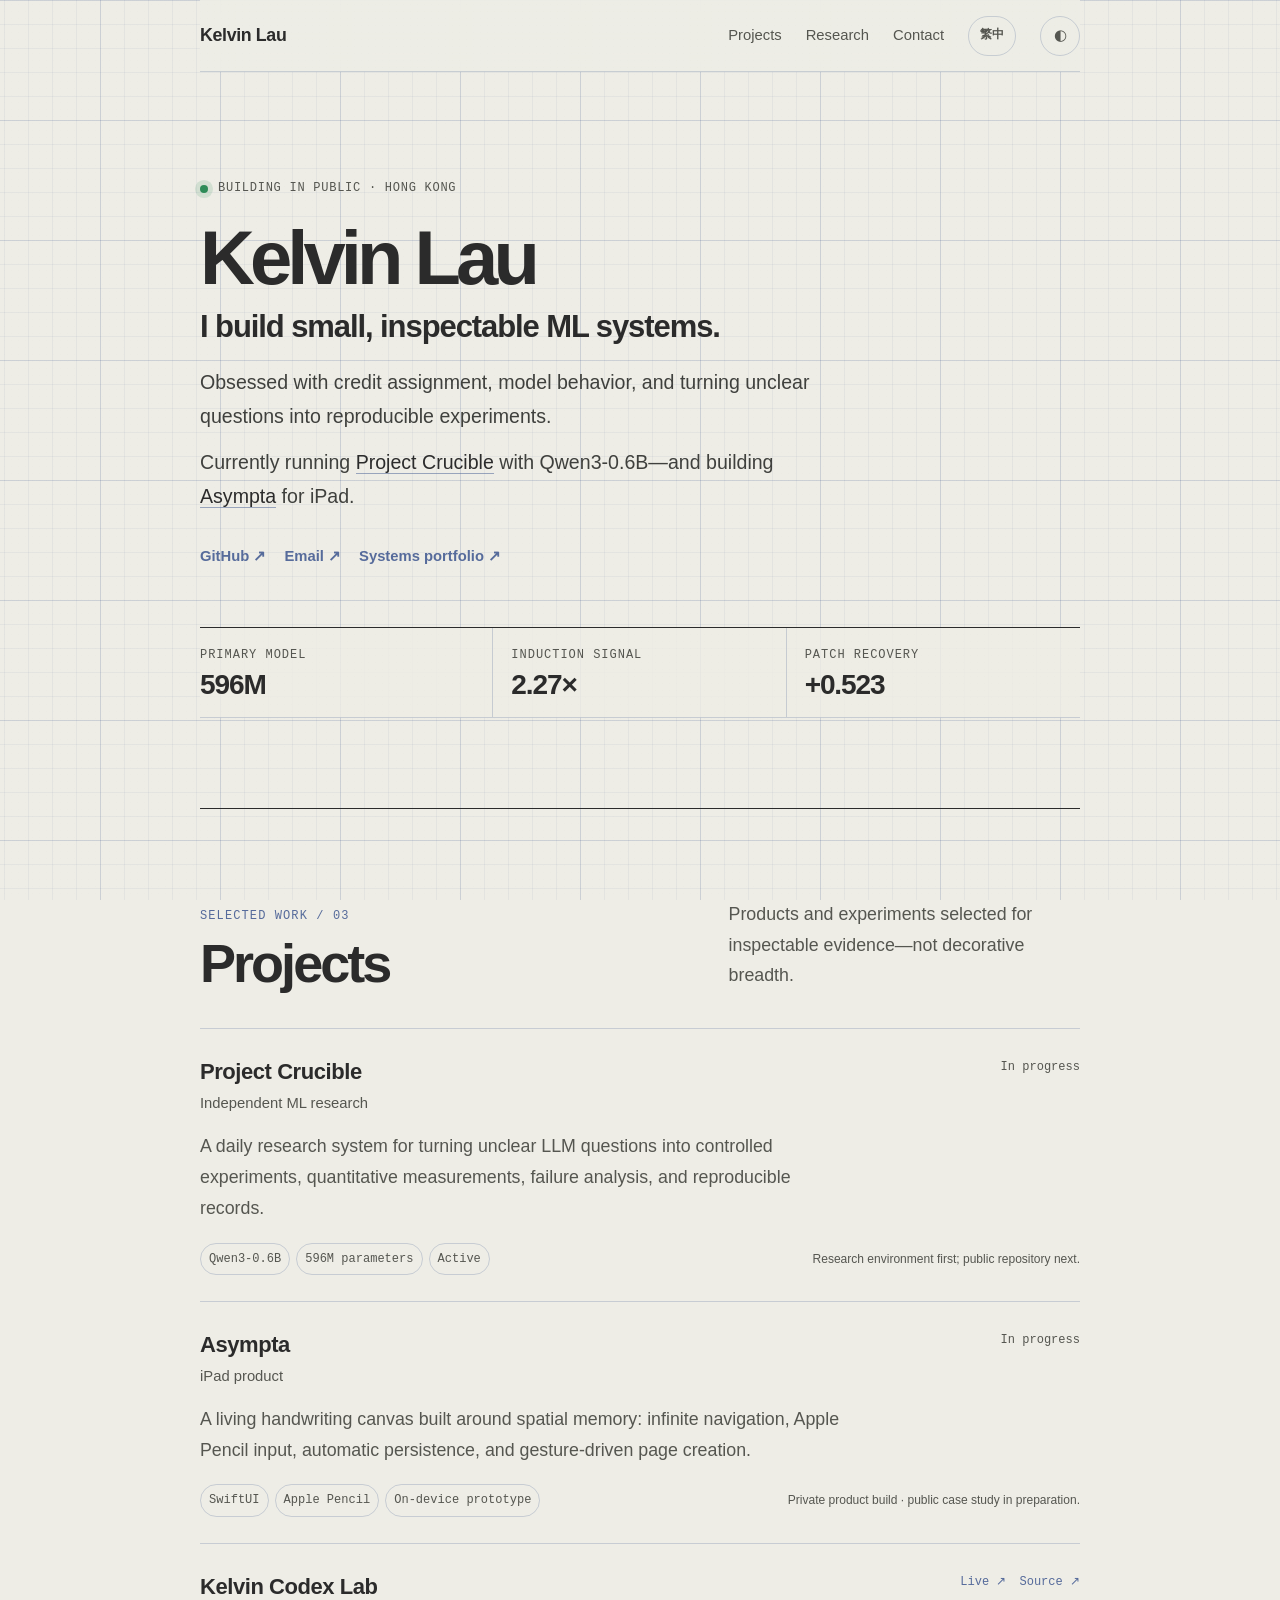
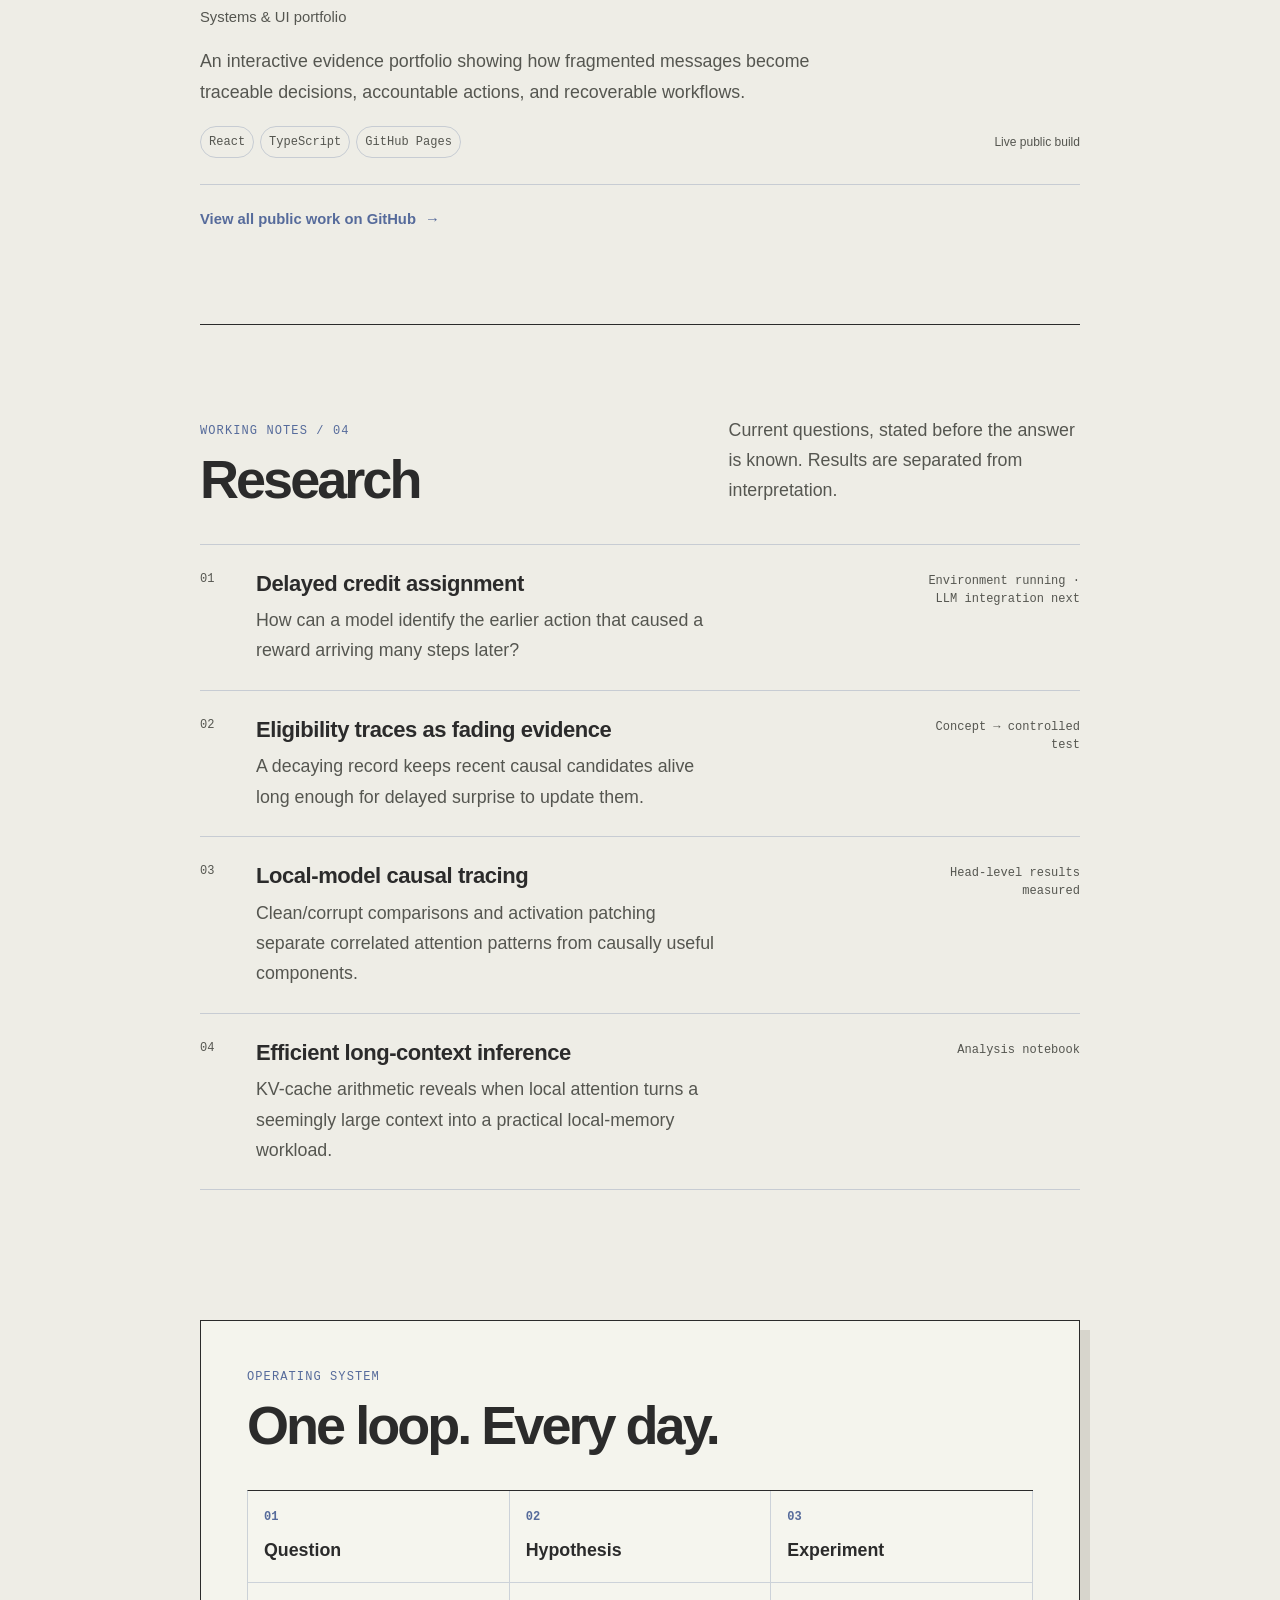
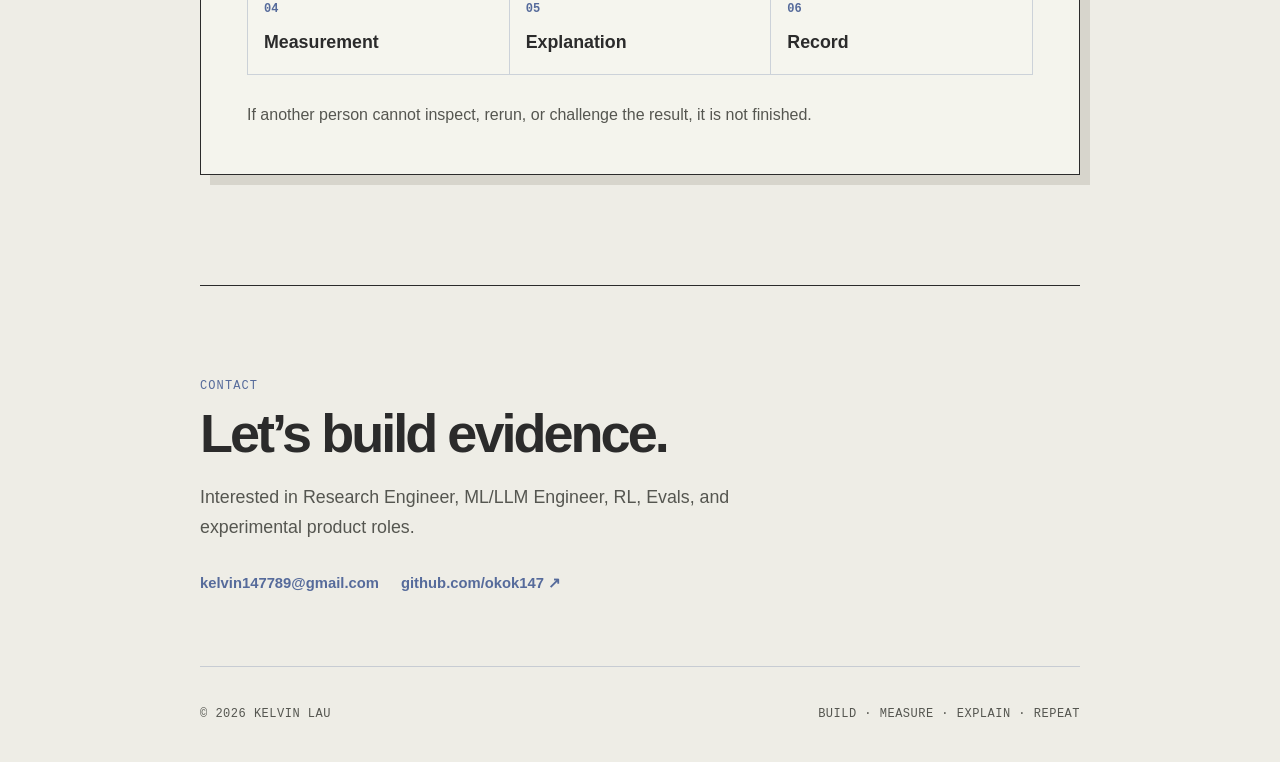
==== commit 5cd3f181: "Refresh stylesheet after UI fix" ====
--- a/index.html
+++ b/index.html
@@ -9,7 +9,7 @@
     />
     <meta name="theme-color" content="#eeede6" />
     <title>Kelvin Lau — Research Engineer &amp; Builder</title>
-    <link rel="stylesheet" href="assets/styles.css?v=20260813-fluid-i18n" />
+    <link rel="stylesheet" href="assets/styles.css?v=20260813-ui-fix" />
     <script src="assets/main.js?v=20260813-fluid-i18n" defer></script>
   </head>
   <body>
--- a/assets/styles.css
+++ b/assets/styles.css
@@ -95,6 +95,12 @@
   font: inherit;
 }
 
+:where(a, button):focus-visible {
+  outline: 2px solid var(--accent);
+  outline-offset: 4px;
+  border-radius: 4px;
+}
+
 ::selection {
   background: var(--accent);
   color: white;
@@ -138,9 +144,11 @@
 .wordmark {
   font-weight: 720;
   letter-spacing: -0.02em;
+  white-space: nowrap;
 }
 
 .site-header nav {
+  min-width: 0;
   display: flex;
   align-items: center;
   gap: 24px;
@@ -165,16 +173,17 @@
 
 .theme-toggle,
 .language-toggle {
-  height: 32px;
+  height: 40px;
   display: grid;
   place-items: center;
   border: 1px solid var(--line);
   background: transparent;
   cursor: pointer;
+  touch-action: manipulation;
 }
 
 .theme-toggle {
-  width: 32px;
+  width: 40px;
   border-radius: 50%;
 }
 
@@ -199,16 +208,23 @@
   color: var(--muted);
   font-family: ui-monospace, "SFMono-Regular", Menlo, Consolas, monospace;
   font-size: var(--text-micro);
+  line-height: 1.45;
   letter-spacing: 0.06em;
   text-transform: uppercase;
 }
 
-.availability span {
+.availability > span[aria-hidden="true"] {
+  flex: 0 0 8px;
   width: 8px;
   height: 8px;
   border-radius: 50%;
   background: var(--good);
   box-shadow: 0 0 0 5px color-mix(in srgb, var(--good) 15%, transparent);
+}
+
+.availability > span:not([aria-hidden="true"]) {
+  min-width: 0;
+  width: auto;
 }
 
 .hero h1 {
@@ -355,12 +371,11 @@
 .project {
   padding: 28px 0 26px;
   border-bottom: 1px solid var(--line);
-  transition: background 160ms ease, padding 160ms ease;
-}
-
-.project:hover {
-  margin-inline: -12px;
-  padding-inline: 12px;
+  transition: background 160ms ease;
+}
+
+.project:hover,
+.project:focus-within {
   background: color-mix(in srgb, var(--surface) 76%, transparent);
 }
 
@@ -544,6 +559,14 @@
   margin-top: 28px;
 }
 
+.contact-links a {
+  overflow-wrap: anywhere;
+}
+
+:is(section, article)[id] {
+  scroll-margin-top: 92px;
+}
+
 footer {
   min-height: 96px;
   display: flex;
@@ -559,6 +582,10 @@
 }
 
 @media (max-width: 680px) {
+  body {
+    background-attachment: scroll;
+  }
+
   .site-header nav {
     gap: 15px;
   }
@@ -624,8 +651,13 @@
 }
 
 @media (max-width: 430px) {
-  .site-header nav a {
-    display: none;
+  .site-header nav {
+    gap: 8px;
+  }
+
+  .language-toggle {
+    min-width: 44px;
+    padding-inline: 7px;
   }
 
   .signal-row {
